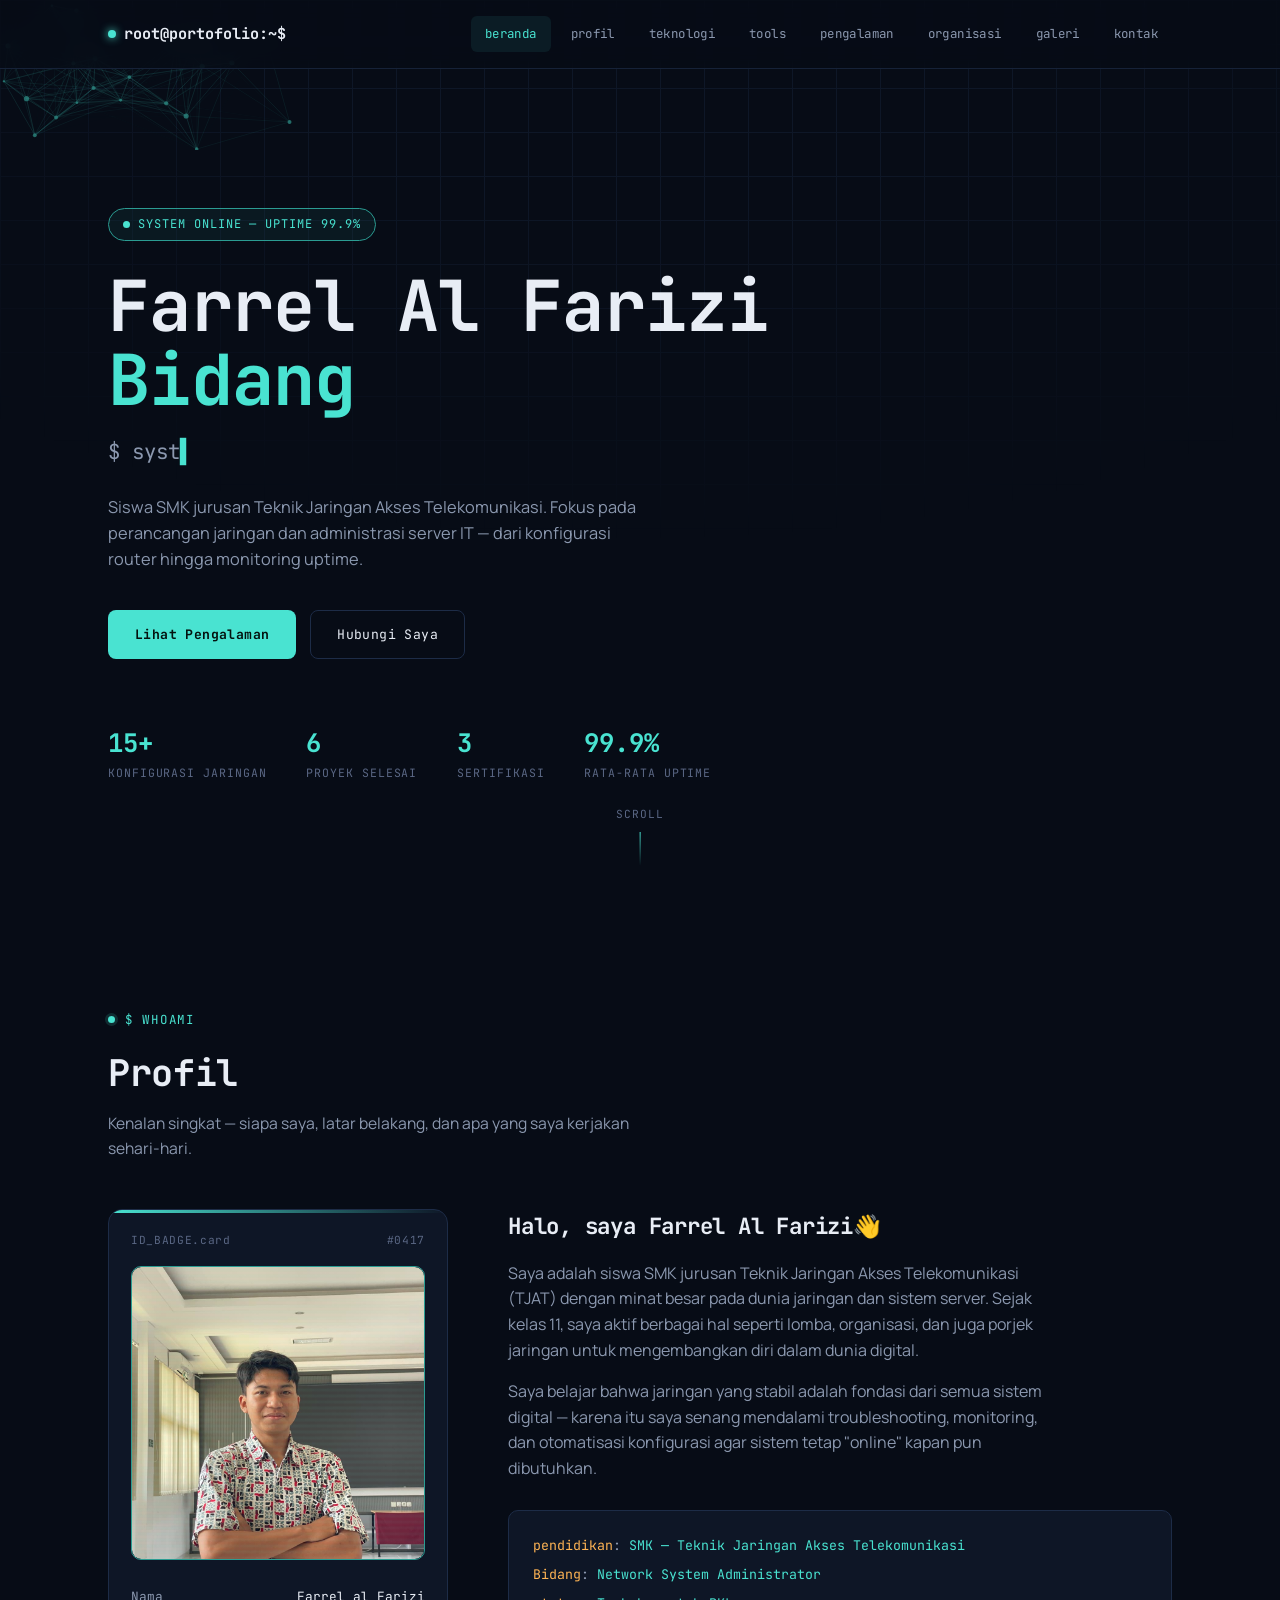
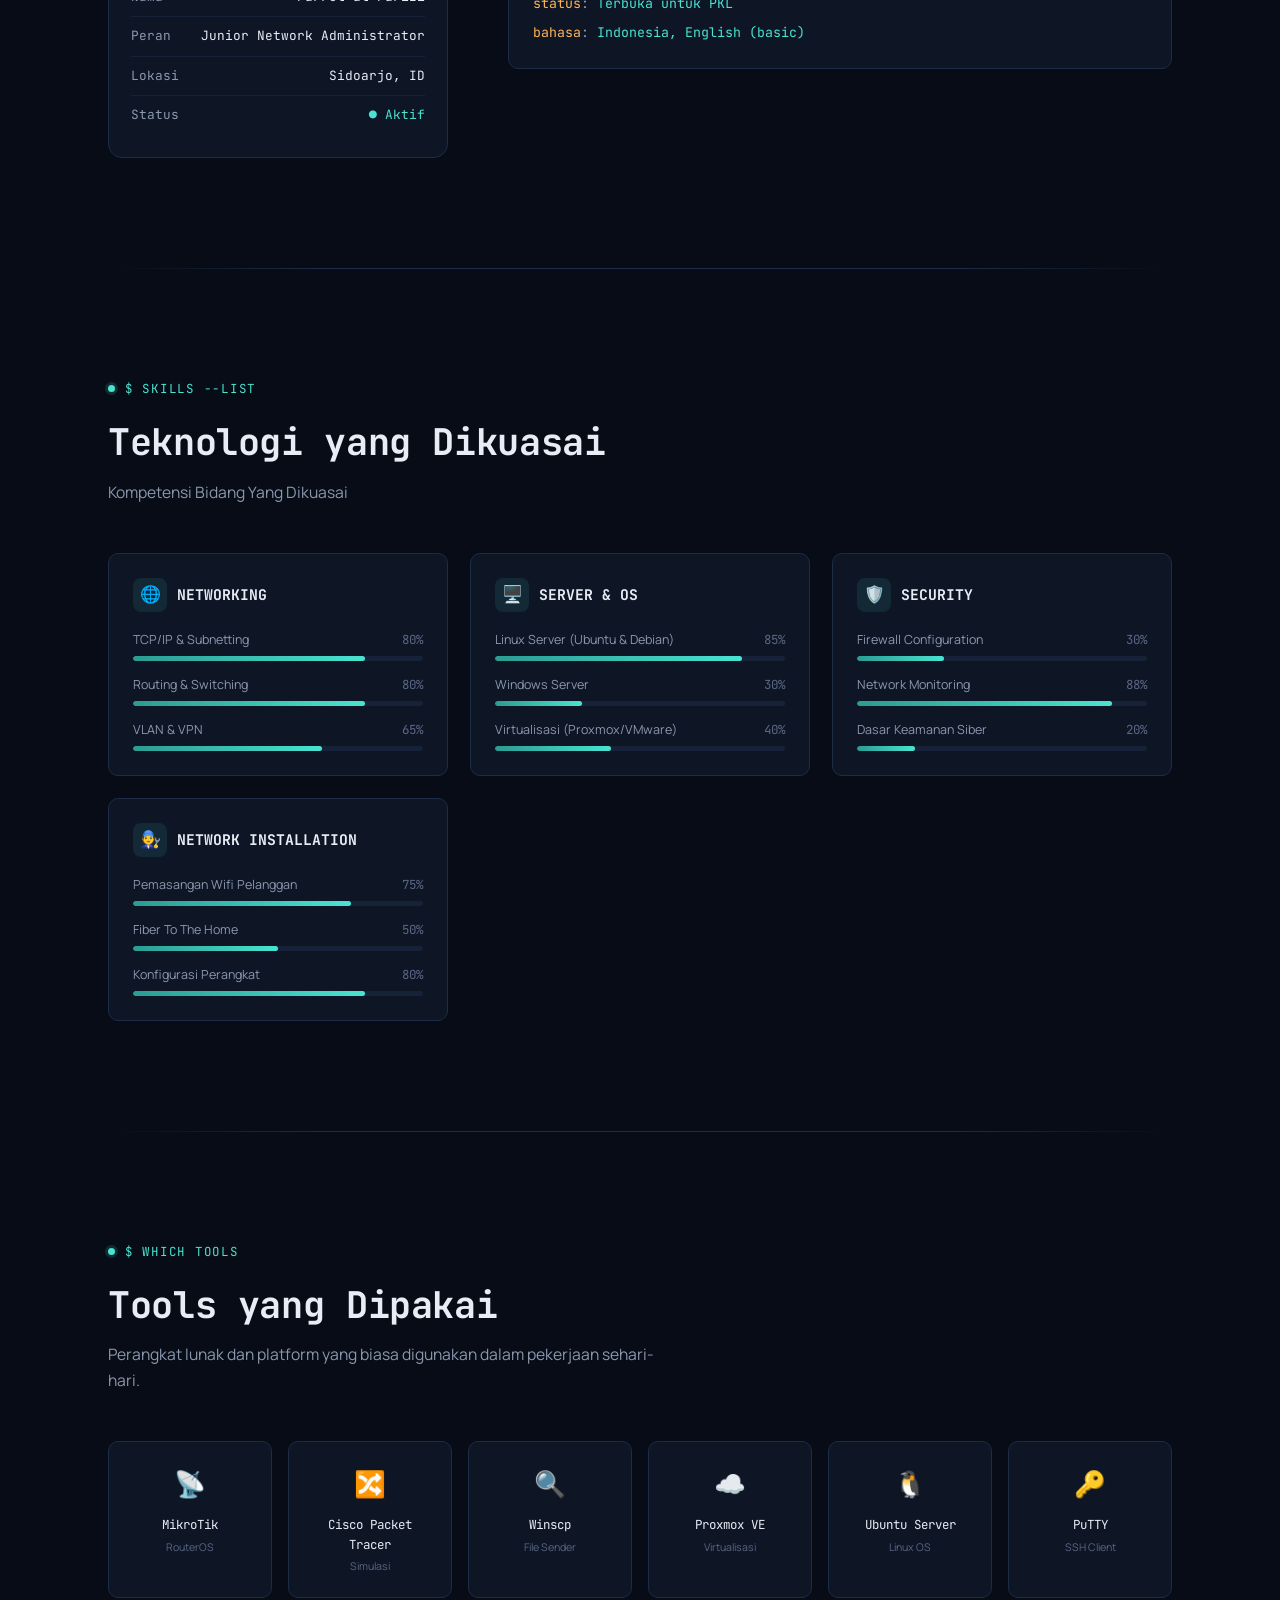
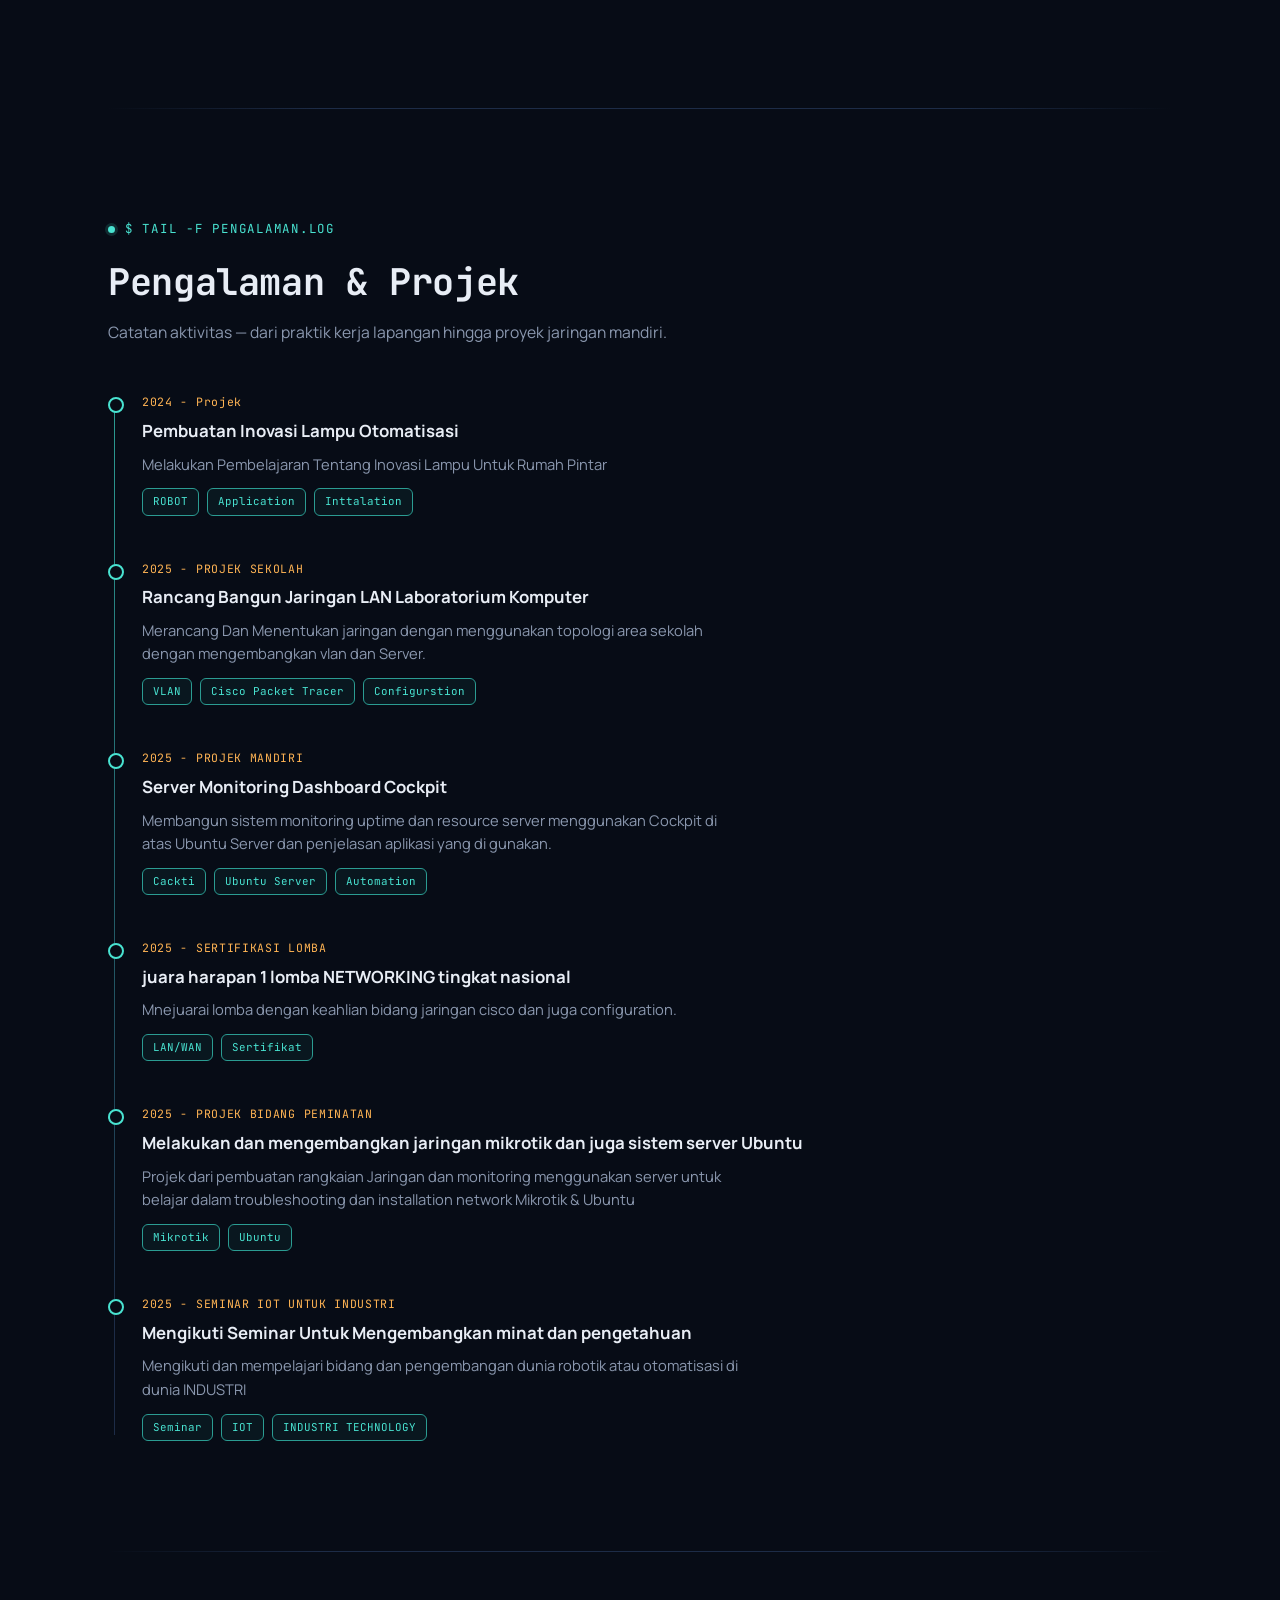
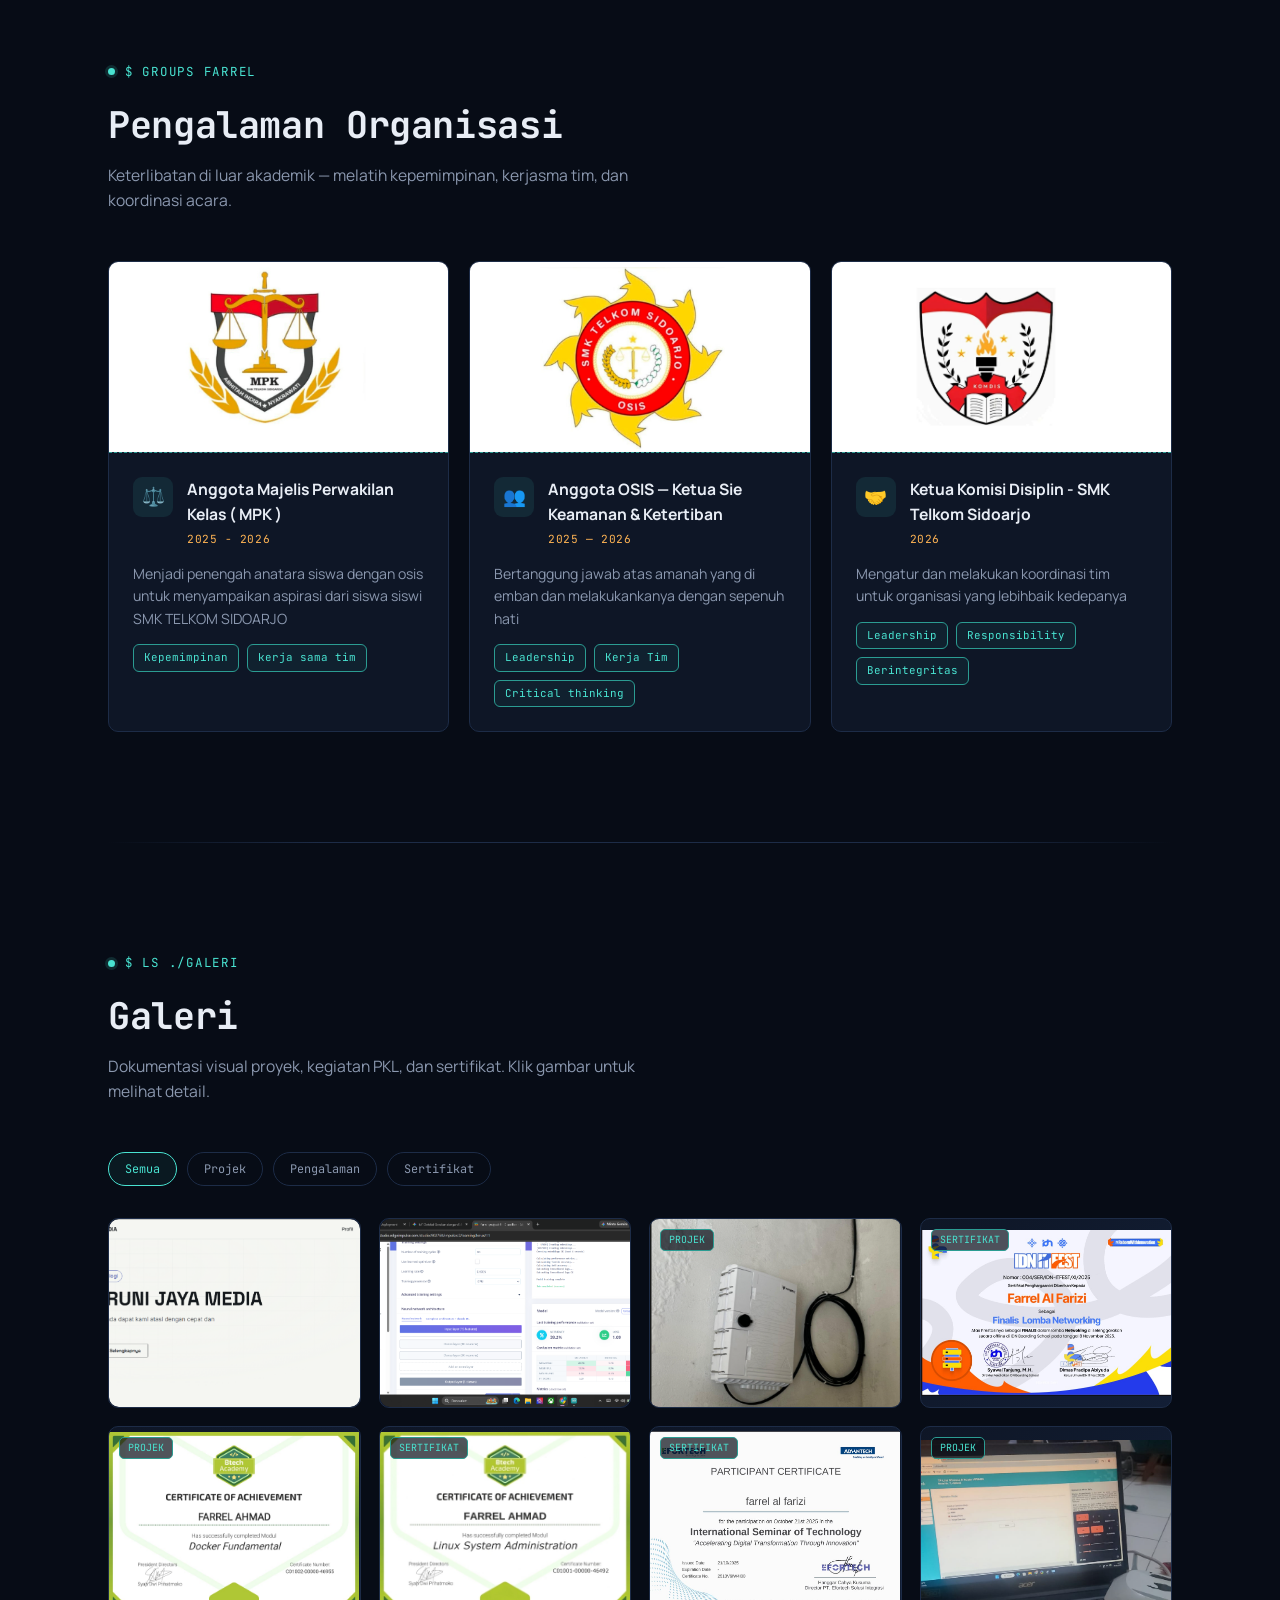
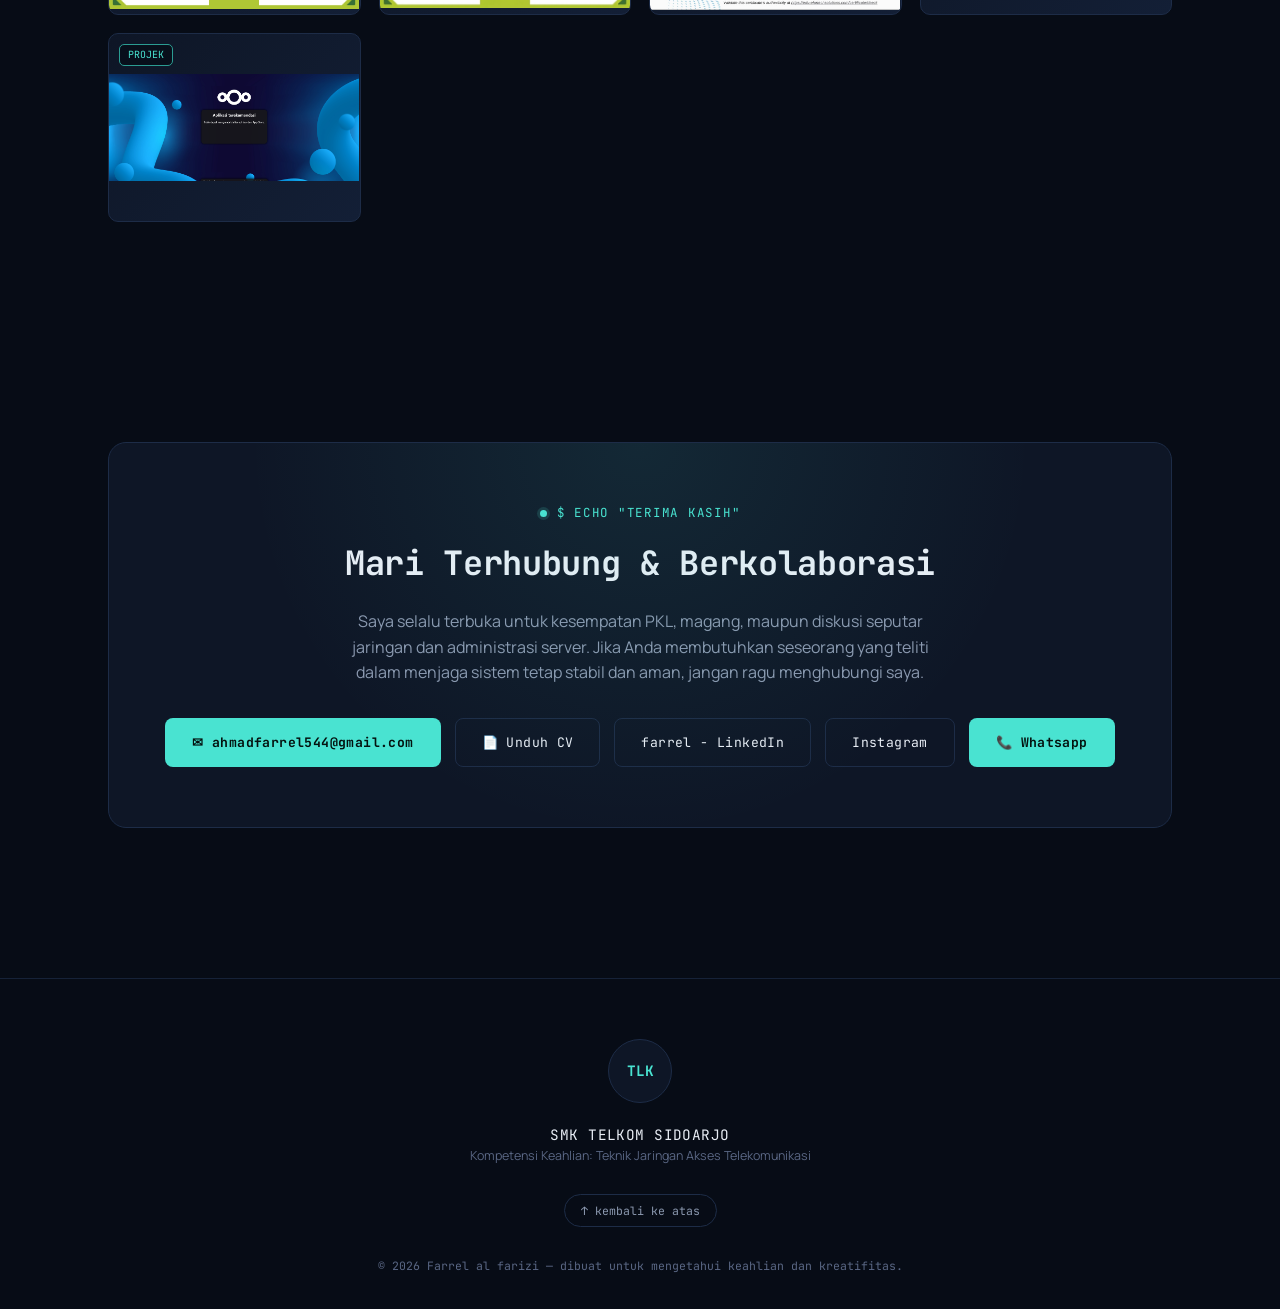
==== index.html @ bda6ec24 "rename to index.html" ====
<!DOCTYPE html>
<html lang="id">
<head>
<meta charset="UTF-8">
<meta name="viewport" content="width=device-width, initial-scale=1.0">
<title>Farrel Al Farizi — Network & System Administrator</title>
<link rel="preconnect" href="https://fonts.googleapis.com">
<link rel="preconnect" href="https://fonts.gstatic.com" crossorigin>
<link href="https://fonts.googleapis.com/css2?family=JetBrains+Mono:wght@400;500;600;700;800&family=Manrope:wght@400;500;600;700;800&display=swap" rel="stylesheet">
<style>
  :root{
    --bg:#070c16;
    --bg-panel:#0e1626;
    --bg-panel-2:#131f36;
    --border:#1d2c47;
    --border-soft:#162238;
    --text:#e8edf5;
    --text-dim:#8b98af;
    --text-faint:#5a6784;
    --cyan:#49e3d1;
    --cyan-dim:#2b9c92;
    --amber:#ffb454;
    --red:#ff6b6b;
    --mono:'JetBrains Mono', monospace;
    --sans:'Manrope', sans-serif;
    --radius:10px;
  }
  *{margin:0;padding:0;box-sizing:border-box;}
  html{scroll-behavior:smooth;}
  body{
    background:var(--bg);
    color:var(--text);
    font-family:var(--sans);
    line-height:1.6;
    overflow-x:hidden;
  }
  ::selection{background:var(--cyan);color:#04120f;}

  /* ---------- background grid texture ---------- */
  .grid-bg{
    position:fixed; inset:0; z-index:0; pointer-events:none;
    background-image:
      linear-gradient(var(--border-soft) 1px, transparent 1px),
      linear-gradient(90deg, var(--border-soft) 1px, transparent 1px);
    background-size:44px 44px;
    -webkit-mask-image: radial-gradient(ellipse 80% 60% at 50% 0%, #000 40%, transparent 100%);
    mask-image: radial-gradient(ellipse 80% 60% at 50% 0%, #000 40%, transparent 100%);
    opacity:.5;
  }

  a{color:inherit; text-decoration:none;}
  ul{list-style:none;}
  img{max-width:100%; display:block;}
  section{position:relative; z-index:1;}

  .container{max-width:1120px; margin:0 auto; padding:0 28px;}
  .eyebrow{
    font-family:var(--mono);
    font-size:.78rem;
    letter-spacing:.14em;
    color:var(--cyan);
    text-transform:uppercase;
    display:flex; align-items:center; gap:10px;
    margin-bottom:14px;
  }
  .eyebrow::before{
    content:'';
    width:7px;height:7px;border-radius:50%;
    background:var(--cyan);
    box-shadow:0 0 0 3px rgba(73,227,209,.15);
  }
  h1,h2,h3{font-family:var(--mono); font-weight:700; letter-spacing:-.01em;}
  .section-title{
    font-size:clamp(1.6rem, 3vw, 2.3rem);
    color:var(--text);
    margin-bottom:8px;
  }
  .section-sub{
    color:var(--text-dim);
    font-size:.98rem;
    max-width:560px;
    margin-bottom:48px;
  }
  .section-pad{padding:110px 0;}
  .divider{
    height:1px;
    background:linear-gradient(90deg, transparent, var(--border) 20%, var(--border) 80%, transparent);
  }

  /* ---------- reveal on scroll ---------- */
  .reveal{opacity:0; transform:translateY(24px); transition:opacity .7s ease, transform .7s ease;}
  .reveal.in{opacity:1; transform:translateY(0);}

  /* ---------- NAV ---------- */
  header.nav{
    position:fixed; top:0; left:0; right:0; z-index:100;
    background:rgba(7,12,22,.78);
    backdrop-filter:blur(10px);
    border-bottom:1px solid var(--border-soft);
  }
  .nav-inner{
    max-width:1120px; margin:0 auto; padding:16px 28px;
    display:flex; align-items:center; justify-content:space-between;
  }
  .nav-logo{
    font-family:var(--mono); font-weight:700; font-size:.95rem;
    display:flex; align-items:center; gap:8px; color:var(--text);
  }
  .nav-logo .dot{width:8px;height:8px;border-radius:50%;background:var(--cyan); box-shadow:0 0 8px var(--cyan);}
  .nav-links{display:flex; gap:6px;}
  .nav-links a{
    font-family:var(--mono); font-size:.78rem; letter-spacing:.03em;
    color:var(--text-dim); padding:8px 14px; border-radius:6px;
    transition:color .2s, background .2s;
  }
  .nav-links a:hover{color:var(--text); background:var(--bg-panel-2);}
  .nav-links a.active{color:var(--cyan); background:rgba(73,227,209,.08);}
  .nav-toggle{display:none; flex-direction:column; gap:5px; background:none; border:none; cursor:pointer; padding:6px;}
  .nav-toggle span{width:22px; height:2px; background:var(--text);}
  .nav-mobile{
    display:none; flex-direction:column; gap:2px; padding:10px 28px 18px;
    border-top:1px solid var(--border-soft);
  }
  .nav-mobile.open{display:flex;}
  .nav-mobile a{font-family:var(--mono); font-size:.85rem; color:var(--text-dim); padding:10px 0;}

  /* ---------- HERO ---------- */
  .hero{
    min-height:100vh; display:flex; align-items:center;
    padding-top:90px;
    position:relative;
  }
  #netCanvas{position:absolute; inset:0; z-index:0; opacity:.55;}
  .hero-inner{position:relative; z-index:2; width:100%;}
  .status-pill{
    display:inline-flex; align-items:center; gap:8px;
    font-family:var(--mono); font-size:.75rem; letter-spacing:.08em;
    color:var(--cyan); border:1px solid var(--cyan-dim);
    background:rgba(73,227,209,.06);
    padding:6px 14px; border-radius:999px; margin-bottom:28px;
  }
  .status-pill .blink{
    width:7px;height:7px;border-radius:50%; background:var(--cyan);
    animation:pulse 1.6s infinite;
  }
  @keyframes pulse{
    0%,100%{box-shadow:0 0 0 0 rgba(73,227,209,.5);}
    50%{box-shadow:0 0 0 6px rgba(73,227,209,0);}
  }
  .hero h1{
    font-size:clamp(2.3rem, 6vw, 4.4rem);
    line-height:1.05;
    color:var(--text);
    margin-bottom:18px;
  }
  .hero h1 .accent{color:var(--cyan);}
  .hero .role-line{
    font-family:var(--mono); font-size:clamp(1rem,2vw,1.3rem);
    color:var(--text-dim); margin-bottom:26px; min-height:1.6em;
  }
  .role-line .cursor{color:var(--cyan); animation:blink 1s step-end infinite;}
  @keyframes blink{50%{opacity:0;}}
  .hero p.desc{
    max-width:540px; color:var(--text-dim); font-size:1.02rem; margin-bottom:38px;
  }
  .btn-row{display:flex; gap:14px; flex-wrap:wrap;}
  .btn{
    font-family:var(--mono); font-size:.82rem; letter-spacing:.03em;
    padding:13px 26px; border-radius:8px; cursor:pointer; border:1px solid transparent;
    transition:transform .18s ease, background .2s, border-color .2s;
    display:inline-flex; align-items:center; gap:8px;
  }
  .btn:hover{transform:translateY(-2px);}
  .btn-primary{background:var(--cyan); color:#04120f; font-weight:700;}
  .btn-primary:hover{background:#5cf0dd;}
  .btn-ghost{border-color:var(--border); color:var(--text);}
  .btn-ghost:hover{border-color:var(--cyan-dim); color:var(--cyan);}

  .hero-stats{
    display:flex; gap:40px; margin-top:64px; flex-wrap:wrap;
  }
  .hero-stats div{font-family:var(--mono);}
  .hero-stats .num{font-size:1.6rem; color:var(--cyan); font-weight:700;}
  .hero-stats .lbl{font-size:.72rem; color:var(--text-faint); letter-spacing:.08em; text-transform:uppercase;}

  .scroll-hint{
    position:absolute; bottom:34px; left:50%; transform:translateX(-50%);
    font-family:var(--mono); font-size:.7rem; color:var(--text-faint);
    display:flex; flex-direction:column; align-items:center; gap:8px;
    letter-spacing:.1em;
  }
  .scroll-hint .line{width:1px; height:34px; background:linear-gradient(var(--cyan), transparent); animation:scrolldown 1.8s infinite;}
  @keyframes scrolldown{0%{opacity:0; transform:scaleY(0); transform-origin:top;} 40%{opacity:1; transform:scaleY(1); transform-origin:top;} 60%{opacity:1; transform:scaleY(1); transform-origin:bottom;} 100%{opacity:0; transform:scaleY(0); transform-origin:bottom;}}

  /* ---------- PROFIL ---------- */
  .profil-grid{
    display:grid; grid-template-columns:340px 1fr; gap:60px; align-items:start;
  }
  .id-card{
    background:var(--bg-panel); border:1px solid var(--border); border-radius:14px;
    padding:22px; position:relative; overflow:hidden;
  }
  .id-card::before{
    content:''; position:absolute; top:0; left:0; right:0; height:3px;
    background:linear-gradient(90deg, var(--cyan), transparent);
  }
  .id-card-head{
    display:flex; justify-content:space-between; align-items:center;
    font-family:var(--mono); font-size:.7rem; color:var(--text-faint);
    margin-bottom:16px; letter-spacing:.06em;
  }
  .photo-frame{
    width:100%; aspect-ratio:1/1; border-radius:10px;
    background:
      repeating-linear-gradient(135deg, var(--bg-panel-2) 0 2px, var(--border-soft) 2px 4px);
    border:1px dashed var(--border);
    display:flex; align-items:center; justify-content:center; flex-direction:column; gap:10px;
    color:var(--text-faint); font-family:var(--mono); font-size:.72rem; text-align:center; padding:20px;
    overflow:hidden; position:relative;
  }
  .photo-frame svg{width:38px; height:38px; opacity:.6;}
  .photo-frame img{
    width:100%; height:100%; object-fit:cover; border-radius:9px;
    display:block;
  }
  .photo-frame.has-photo{
    border-style:solid; border-color:var(--cyan-dim); padding:0; background:none;
  }
  .photo-placeholder-text{display:flex; flex-direction:column; align-items:center; gap:10px;}
  .photo-frame.has-photo .photo-placeholder-text{display:none;}
  .photo-scanline{
    position:absolute; inset:0; pointer-events:none;
    background:linear-gradient(180deg, transparent 0%, rgba(73,227,209,.06) 50%, transparent 100%);
    background-size:100% 6px;
  }
  .id-card-body{margin-top:18px; font-family:var(--mono); font-size:.8rem;}
  .id-row{display:flex; justify-content:space-between; padding:9px 0; border-bottom:1px solid var(--border-soft); color:var(--text-dim);}
  .id-row span:last-child{color:var(--text);}
  .id-row:last-child{border-bottom:none;}

  .profil-text h3{font-size:1.4rem; color:var(--text); margin-bottom:16px;}
  .profil-text p{color:var(--text-dim); margin-bottom:16px; max-width:560px;}
  .config-box{
    background:var(--bg-panel); border:1px solid var(--border); border-radius:var(--radius);
    padding:20px 24px; margin-top:28px; font-family:var(--mono); font-size:.83rem;
  }
  .config-box .line{color:var(--text-dim); padding:4px 0;}
  .config-box .key{color:var(--amber);}
  .config-box .val{color:var(--cyan);}

  /* ---------- SKILLS ---------- */
  .skill-cats{display:grid; grid-template-columns:repeat(auto-fit,minmax(250px,1fr)); gap:22px;}
  .skill-card{
    background:var(--bg-panel); border:1px solid var(--border); border-radius:var(--radius);
    padding:24px; transition:border-color .25s, transform .25s;
  }
  .skill-card:hover{border-color:var(--cyan-dim); transform:translateY(-4px);}
  .skill-card .cat-head{display:flex; align-items:center; gap:10px; margin-bottom:18px;}
  .skill-card .cat-head .icon{
    width:34px;height:34px;border-radius:8px; background:rgba(73,227,209,.09);
    display:flex; align-items:center; justify-content:center; color:var(--cyan); font-size:1.05rem;
  }
  .skill-card .cat-head h4{font-size:.92rem; color:var(--text); font-family:var(--mono);}
  .skill-item{margin-bottom:14px;}
  .skill-item:last-child{margin-bottom:0;}
  .skill-item .top-row{display:flex; justify-content:space-between; font-size:.78rem; margin-bottom:6px;}
  .skill-item .top-row span:first-child{color:var(--text-dim);}
  .skill-item .top-row span:last-child{color:var(--text-faint); font-family:var(--mono);}
  .bar-track{height:5px; background:var(--border-soft); border-radius:4px; overflow:hidden;}
  .bar-fill{height:100%; width:0%; border-radius:4px; background:linear-gradient(90deg, var(--cyan-dim), var(--cyan)); transition:width 1.1s cubic-bezier(.2,.8,.2,1);}

  /* ---------- TOOLS ---------- */
  .tools-grid{display:grid; grid-template-columns:repeat(auto-fill,minmax(150px,1fr)); gap:16px;}
  .tool-badge{
    background:var(--bg-panel); border:1px solid var(--border); border-radius:var(--radius);
    padding:22px 16px; text-align:center; transition:transform .2s, border-color .2s, background .2s;
    cursor:default;
  }
  .tool-badge:hover{transform:translateY(-5px); border-color:var(--cyan-dim); background:var(--bg-panel-2);}
  .tool-badge .glyph{font-size:1.6rem; margin-bottom:10px;}
  .tool-badge .name{font-family:var(--mono); font-size:.78rem; color:var(--text);}
  .tool-badge .tag{font-size:.66rem; color:var(--text-faint); margin-top:4px;}

  /* ---------- EXPERIENCE TIMELINE ---------- */
  .timeline{position:relative; padding-left:34px;}
  .timeline::before{
    content:''; position:absolute; left:6px; top:6px; bottom:6px; width:1px;
    background:linear-gradient(var(--cyan-dim), var(--border) 90%);
  }
  .tl-item{position:relative; padding-bottom:44px;}
  .tl-item:last-child{padding-bottom:0;}
  .tl-item::before{
    content:''; position:absolute; left:-34px; top:4px; width:12px; height:12px;
    border-radius:50%; background:var(--bg); border:2px solid var(--cyan);
  }
  .tl-meta{
    font-family:var(--mono); font-size:.72rem; color:var(--amber); letter-spacing:.06em;
    margin-bottom:6px; display:flex; gap:10px; align-items:center;
  }
  .tl-item h4{font-size:1.05rem; color:var(--text); margin-bottom:8px; font-family:var(--sans); font-weight:700;}
  .tl-item p{color:var(--text-dim); font-size:.92rem; margin-bottom:12px; max-width:600px;}
  .tl-tags{display:flex; gap:8px; flex-wrap:wrap;}
  .tl-tags span{
    font-family:var(--mono); font-size:.68rem; color:var(--cyan);
    border:1px solid var(--cyan-dim); background:rgba(73,227,209,.05);
    padding:4px 10px; border-radius:6px;
  }

  /* ---------- ORGANISASI ---------- */
  .org-grid{display:grid; grid-template-columns:repeat(auto-fit,minmax(310px,1fr)); gap:20px;}
  .org-card{
    background:var(--bg-panel); border:1px solid var(--border); border-radius:var(--radius);
    padding:0; overflow:hidden; transition:border-color .25s, transform .25s;
  }
  .org-card:hover{border-color:var(--cyan-dim); transform:translateY(-4px);}
  .org-image{
    width:100%; aspect-ratio:16/9; position:relative; overflow:hidden;
    background:repeating-linear-gradient(135deg, var(--bg-panel-2) 0 2px, var(--border-soft) 2px 4px);
    border-bottom:1px dashed var(--border);
    display:flex; align-items:center; justify-content:center;
  }
  .org-image img{width:100%; height:100%; object-fit:cover; display:block;}
  .org-image .org-img-placeholder{
    display:flex; flex-direction:column; align-items:center; gap:8px; text-align:center;
    color:var(--text-faint); font-family:var(--mono); font-size:.68rem; padding:14px;
  }
  .org-image .org-img-placeholder svg{width:26px; height:26px; opacity:.55;}
  .org-image.has-photo{border-bottom-color:var(--cyan-dim);}
  .org-image.has-photo .org-img-placeholder{display:none;}
  .org-body{padding:24px;}
  .org-head{display:flex; gap:14px; align-items:flex-start; margin-bottom:14px;}
  .org-icon{
    width:40px; height:40px; border-radius:9px; background:rgba(73,227,209,.09);
    display:flex; align-items:center; justify-content:center; font-size:1.15rem; flex-shrink:0;
  }
  .org-head h4{font-family:var(--sans); font-weight:700; font-size:.98rem; color:var(--text); margin-bottom:4px;}
  .org-period{font-family:var(--mono); font-size:.7rem; color:var(--amber); letter-spacing:.05em;}
  .org-card p{color:var(--text-dim); font-size:.88rem; margin-bottom:14px;}

  /* ---------- GALLERY ---------- */
  .gallery-grid{display:grid; grid-template-columns:repeat(auto-fill,minmax(230px,1fr)); gap:18px;}
  .gal-item{
    aspect-ratio:4/3; border-radius:var(--radius); border:1px solid var(--border);
    background:linear-gradient(135deg, var(--bg-panel), var(--bg-panel-2));
    display:flex; flex-direction:column; align-items:center; justify-content:center; gap:10px;
    cursor:pointer; position:relative; overflow:hidden; transition:transform .25s, border-color .25s;
  }
  .gal-photo{
    position: absolute; inset: 0; width: 100%; height: 100%;
    object-fit: cover; display: block; border-radius: var(--radius);
  }
  .gal-item.has-photo svg,
  .gal-item.has-photo .gal-label{display: none;}
  .gal-item:hover{transform:translateY(-4px); border-color:var(--cyan-dim);}
  .gal-item svg{width:30px;height:30px; color:var(--text-faint);}
  .gal-item .gal-label{font-family:var(--mono); font-size:.72rem; color:var(--text-dim); text-align:center; padding:0 16px;}
  .gal-item .gal-type{
    position:absolute; top:10px; left:10px; font-family:var(--mono); font-size:.62rem;
    color:var(--cyan); border:1px solid var(--cyan-dim); padding:2px 8px; border-radius:5px;
    background:rgba(7,12,22,.7);
  }
  .filter-row{display:flex; gap:10px; margin-bottom:32px; flex-wrap:wrap;}
  .filter-btn{
    font-family:var(--mono); font-size:.74rem; padding:8px 16px; border-radius:999px;
    border:1px solid var(--border); color:var(--text-dim); cursor:pointer; background:transparent;
    transition:all .2s;
  }
  .filter-btn.active, .filter-btn:hover{border-color:var(--cyan); color:var(--cyan); background:rgba(73,227,209,.06);}

  /* lightbox */
  .lightbox{
    position:fixed; inset:0; background:rgba(4,7,13,.9); backdrop-filter:blur(6px);
    display:none; align-items:center; justify-content:center; z-index:1000; padding:30px;
  }
  .lightbox.open{display:flex;}
  .lightbox-box{
    background:var(--bg-panel); border:1px solid var(--border); border-radius:14px;
    max-width:520px; width:100%; padding:34px; text-align:center; position:relative;
  }
  .lightbox-box svg{width:44px;height:44px; color:var(--cyan); margin-bottom:16px;}
  .lightbox-box h4{font-family:var(--mono); color:var(--text); margin-bottom:10px;}
  .lightbox-box p{color:var(--text-dim); font-size:.85rem;}
  .lightbox-close{
    position:absolute; top:16px; right:16px; background:none; border:none; color:var(--text-faint);
    font-size:1.3rem; cursor:pointer;
  }

  /* ---------- CLOSING ---------- */
  .closing{
    background:var(--bg-panel); border:1px solid var(--border); border-radius:18px;
    padding:60px 44px; text-align:center; position:relative; overflow:hidden;
  }
  .closing::after{
    content:''; position:absolute; inset:0;
    background:radial-gradient(circle at 50% 0%, rgba(73,227,209,.09), transparent 60%);
    pointer-events:none;
  }
  .closing h2{font-size:clamp(1.5rem,3vw,2.1rem); margin-bottom:18px; position:relative;}
  .closing p{color:var(--text-dim); max-width:600px; margin:0 auto 32px; position:relative; font-size:1rem;}
  .contact-row{display:flex; gap:14px; justify-content:center; flex-wrap:wrap; position:relative;}

  /* ---------- FOOTER ---------- */
  footer{padding:60px 0 34px; border-top:1px solid var(--border-soft); margin-top:40px;}
  .footer-inner{display:flex; flex-direction:column; align-items:center; gap:20px; text-align:center;}
  .school-badge{
    width:64px; height:64px; border-radius:50%; border:1px solid var(--border);
    background:var(--bg-panel); display:flex; align-items:center; justify-content:center;
    font-family:var(--mono); font-weight:700; color:var(--cyan); font-size:.9rem;
  }
  footer .school-name{font-family:var(--mono); color:var(--text); font-size:.9rem; letter-spacing:.03em;}
  footer .school-sub{color:var(--text-faint); font-size:.78rem;}
  footer .copyright{color:var(--text-faint); font-size:.72rem; font-family:var(--mono); margin-top:10px;}
  .back-top{
    margin-top:8px; font-family:var(--mono); font-size:.72rem; color:var(--text-dim);
    border:1px solid var(--border); padding:8px 16px; border-radius:999px; cursor:pointer; background:none;
  }
  .back-top:hover{color:var(--cyan); border-color:var(--cyan-dim);}

  @media (max-width:820px){
    .profil-grid{grid-template-columns:1fr;}
    .nav-links{display:none;}
    .nav-toggle{display:flex;}
    .hero-stats{gap:26px;}
  }
</style>
</head>
<body>

<div class="grid-bg"></div>

<!-- ================= NAV ================= -->
<header class="nav">
  <div class="nav-inner">
    <div class="nav-logo"><span class="dot"></span>root@portofolio:~$</div>
    <nav class="nav-links" id="navLinks">
      <a href="#beranda">beranda</a>
      <a href="#profil">profil</a>
      <a href="#teknologi">teknologi</a>
      <a href="#tools">tools</a>
      <a href="#pengalaman">pengalaman</a>
      <a href="#organisasi">organisasi</a>
      <a href="#galeri">galeri</a>
      <a href="#kontak">kontak</a>
    </nav>
    <button class="nav-toggle" id="navToggle" aria-label="Buka menu"><span></span><span></span><span></span></button>
  </div>
  <div class="nav-mobile" id="navMobile">
    <a href="#beranda">beranda</a>
    <a href="#profil">profil</a>
    <a href="#teknologi">teknologi</a>
    <a href="#tools">tools</a>
    <a href="#pengalaman">pengalaman</a>
    <a href="#organisasi">organisasi</a>
    <a href="#galeri">galeri</a>
    <a href="#kontak">kontak</a>
  </div>
</header>

<!-- ================= 1. HERO / PENGENALAN ================= -->
<section class="hero" id="beranda">
  <canvas id="netCanvas"></canvas>
  <div class="container hero-inner">
    <div class="status-pill"><span class="blink"></span>SYSTEM ONLINE — UPTIME 99.9%</div>
    <h1>Farrel Al Farizi<br><span class="accent">Bidang</span></h1>
    <div class="role-line">$ <span id="typeTarget"></span><span class="cursor">▌</span></div>
    <p class="desc">Siswa SMK jurusan Teknik Jaringan Akses Telekomunikasi. Fokus pada perancangan jaringan dan administrasi server IT — dari konfigurasi router hingga monitoring uptime.</p>
    <div class="btn-row">
      <a href="#pengalaman" class="btn btn-primary">Lihat Pengalaman</a>
      <a href="#kontak" class="btn btn-ghost">Hubungi Saya</a>
    </div>
    <div class="hero-stats">
      <div><div class="num">15+</div><div class="lbl">Konfigurasi Jaringan</div></div>
      <div><div class="num">6</div><div class="lbl">Proyek Selesai</div></div>
      <div><div class="num">3</div><div class="lbl">Sertifikasi</div></div>
      <div><div class="num">99.9%</div><div class="lbl">Rata-rata Uptime</div></div>
    </div>
  </div>
  <div class="scroll-hint"><span>SCROLL</span><span class="line"></span></div>
</section>

<!-- ================= 2. PROFIL WAJAH ================= -->
<section class="section-pad" id="profil">
  <div class="container">
    <div class="eyebrow">$ whoami</div>
    <h2 class="section-title reveal">Profil</h2>
    <p class="section-sub reveal">Kenalan singkat — siapa saya, latar belakang, dan apa yang saya kerjakan sehari-hari.</p>

    <div class="profil-grid">
      <div class="id-card reveal">
        <div class="id-card-head"><span>ID_BADGE.card</span><span>#0417</span></div>
        <div class="photo-frame" id="photoFrame">
          <img id="profilePhoto" src="data diri.jpeg" alt="Foto profil Farrel al Farizi"
           onload="document.getElementById('photoFrame').classList.add('has-photo')"
           onerror="this.style.display='none'">
        <div class="photo-scanline"></div>
        <div class="photo-placeholder-text">
         <svg viewBox="0 0 24 24" fill="none" stroke="currentColor" stroke-width="1.5"><circle cx="12" cy="8" r="4"/><path d="M4 21c0-4.4 3.6-7 8-7s8 2.6 8 7"/></svg>
           Belum ada foto.<br>Simpan foto sebagai <b style="color:var(--text-dim)">foto-profil.jpg</b><br>di folder yang sama dengan file ini<br>(disarankan rasio 1:1, min. 500x500px)
        </div>
      </div>
        <div class="id-card-body">
          <div class="id-row"><span>Nama</span><span>Farrel al Farizi</span></div>
          <div class="id-row"><span>Peran</span><span>Junior Network Administrator</span></div>
          <div class="id-row"><span>Lokasi</span><span>Sidoarjo, ID</span></div>
          <div class="id-row"><span>Status</span><span style="color:var(--cyan)">● Aktif</span></div>
        </div>
      </div>

      <div class="profil-text reveal">
        <h3>Halo, saya Farrel Al Farizi👋</h3>
        <p>Saya adalah siswa SMK jurusan Teknik Jaringan Akses Telekomunikasi (TJAT) dengan minat besar pada dunia jaringan dan sistem server. Sejak kelas 11, saya aktif berbagai hal seperti lomba, organisasi, dan juga porjek jaringan untuk mengembangkan diri dalam dunia digital.</p>
        <p>Saya belajar bahwa jaringan yang stabil adalah fondasi dari semua sistem digital — karena itu saya senang mendalami troubleshooting, monitoring, dan otomatisasi konfigurasi agar sistem tetap "online" kapan pun dibutuhkan.</p>
        <div class="config-box">
          <div class="line"><span class="key">pendidikan</span>: <span class="val">SMK — Teknik Jaringan Akses Telekomunikasi</span></div>
          <div class="line"><span class="key">Bidang</span>: <span class="val">Network System Administrator</span></div>
          <div class="line"><span class="key">status</span>: <span class="val">Terbuka untuk PKL </span></div>
          <div class="line"><span class="key">bahasa</span>: <span class="val">Indonesia, English (basic)</span></div>
        </div>
      </div>
    </div>
  </div>
</section>

<div class="container"><div class="divider"></div></div>

<!-- ================= 3. TEKNOLOGI YANG DIKUASAI ================= -->
<section class="section-pad" id="teknologi">
  <div class="container">
    <div class="eyebrow">$ skills --list</div>
    <h2 class="section-title reveal">Teknologi yang Dikuasai</h2>
    <p class="section-sub reveal">Kompetensi Bidang Yang Dikuasai </p>

    <div class="skill-cats">
      <div class="skill-card reveal">
        <div class="cat-head"><div class="icon">🌐</div><h4>NETWORKING</h4></div>
        <div class="skill-item"><div class="top-row"><span>TCP/IP & Subnetting</span><span>80%</span></div><div class="bar-track"><div class="bar-fill" data-w="80"></div></div></div>
        <div class="skill-item"><div class="top-row"><span>Routing & Switching</span><span>80%</span></div><div class="bar-track"><div class="bar-fill" data-w="80"></div></div></div>
        <div class="skill-item"><div class="top-row"><span>VLAN & VPN</span><span>65%</span></div><div class="bar-track"><div class="bar-fill" data-w="65"></div></div></div>
      </div>

      <div class="skill-card reveal">
        <div class="cat-head"><div class="icon">🖥️</div><h4>SERVER & OS</h4></div>
        <div class="skill-item"><div class="top-row"><span>Linux Server (Ubuntu & Debian)</span><span>85%</span></div><div class="bar-track"><div class="bar-fill" data-w="85"></div></div></div>
        <div class="skill-item"><div class="top-row"><span>Windows Server</span><span>30%</span></div><div class="bar-track"><div class="bar-fill" data-w="30"></div></div></div>
        <div class="skill-item"><div class="top-row"><span>Virtualisasi (Proxmox/VMware)</span><span>40%</span></div><div class="bar-track"><div class="bar-fill" data-w="40"></div></div></div>
      </div>

      <div class="skill-card reveal">
        <div class="cat-head"><div class="icon">🛡️</div><h4>SECURITY</h4></div>
        <div class="skill-item"><div class="top-row"><span>Firewall Configuration</span><span>30%</span></div><div class="bar-track"><div class="bar-fill" data-w="30"></div></div></div>
        <div class="skill-item"><div class="top-row"><span>Network Monitoring</span><span>88%</span></div><div class="bar-track"><div class="bar-fill" data-w="88"></div></div></div>
        <div class="skill-item"><div class="top-row"><span>Dasar Keamanan Siber</span><span>20%</span></div><div class="bar-track"><div class="bar-fill" data-w="20"></div></div></div>
      </div>

      <div class="skill-card reveal">
        <div class="cat-head"><div class="icon">🧑‍🔧</div><h4>NETWORK INSTALLATION</h4></div>
        <div class="skill-item"><div class="top-row"><span>Pemasangan Wifi Pelanggan</span><span>75%</span></div><div class="bar-track"><div class="bar-fill" data-w="75"></div></div></div>
        <div class="skill-item"><div class="top-row"><span>Fiber To The Home</span><span>50%</span></div><div class="bar-track"><div class="bar-fill" data-w="50"></div></div></div>
        <div class="skill-item"><div class="top-row"><span>Konfigurasi Perangkat</span><span>80%</span></div><div class="bar-track"><div class="bar-fill" data-w="80"></div></div></div>
      </div>
    </div>
  </div>
</section>

<div class="container"><div class="divider"></div></div>

<!-- ================= 4. TOOLS YANG DIPAKAI ================= -->
<section class="section-pad" id="tools">
  <div class="container">
    <div class="eyebrow">$ which tools</div>
    <h2 class="section-title reveal">Tools yang Dipakai</h2>
    <p class="section-sub reveal">Perangkat lunak dan platform yang biasa digunakan dalam pekerjaan sehari-hari.</p>

    <div class="tools-grid">
      <div class="tool-badge reveal"><div class="glyph">📡</div><div class="name">MikroTik</div><div class="tag">RouterOS</div></div>
      <div class="tool-badge reveal"><div class="glyph">🔀</div><div class="name">Cisco Packet Tracer</div><div class="tag">Simulasi</div></div>
      <div class="tool-badge reveal"><div class="glyph">🔍</div><div class="name">Winscp</div><div class="tag">File Sender</div></div>
      <div class="tool-badge reveal"><div class="glyph">☁️</div><div class="name">Proxmox VE</div><div class="tag">Virtualisasi</div></div>
      <div class="tool-badge reveal"><div class="glyph">🐧</div><div class="name">Ubuntu Server</div><div class="tag">Linux OS</div></div>
      <div class="tool-badge reveal"><div class="glyph">🔑</div><div class="name">PuTTY</div><div class="tag">SSH Client</div></div>
    </div>
  </div>
</section>

<div class="container"><div class="divider"></div></div>

<!-- ================= 5. PENGALAMAN & PROJEK ================= -->
<section class="section-pad" id="pengalaman">
  <div class="container">
    <div class="eyebrow">$ tail -f pengalaman.log</div>
    <h2 class="section-title reveal">Pengalaman & Projek</h2>
    <p class="section-sub reveal">Catatan aktivitas — dari praktik kerja lapangan hingga proyek jaringan mandiri.</p>

    <div class="timeline">
      <div class="tl-item reveal">
        <div class="tl-meta">2024 - Projek</div>
        <h4>Pembuatan Inovasi Lampu Otomatisasi</h4>
        <p>Melakukan Pembelajaran Tentang Inovasi Lampu Untuk Rumah Pintar</p>
        <div class="tl-tags"><span>ROBOT</span><span>Application</span><span>Inttalation</span></div>
      </div>
      <div class="tl-item reveal">
        <div class="tl-meta">2025 - PROJEK SEKOLAH</div>
        <h4>Rancang Bangun Jaringan LAN Laboratorium Komputer</h4>
        <p>Merancang Dan Menentukan jaringan dengan menggunakan topologi area sekolah dengan mengembangkan vlan dan Server.</p>
        <div class="tl-tags"><span>VLAN</span><span>Cisco Packet Tracer</span><span>Configurstion</span></div>
      </div>
      <div class="tl-item reveal">
        <div class="tl-meta">2025 - PROJEK MANDIRI</div>
        <h4>Server Monitoring Dashboard Cockpit</h4>
        <p>Membangun sistem monitoring uptime dan resource server menggunakan Cockpit di atas Ubuntu Server dan penjelasan aplikasi yang di gunakan.</p>
        <div class="tl-tags"><span>Cackti</span><span>Ubuntu Server</span><span>Automation</span></div>
      </div>
      <div class="tl-item reveal">
        <div class="tl-meta">2025 - SERTIFIKASI LOMBA</div>
        <h4>juara harapan 1 lomba NETWORKING tingkat nasional </h4>
        <p>Mnejuarai lomba dengan keahlian bidang jaringan cisco dan juga configuration.</p>
        <div class="tl-tags"><span>LAN/WAN</span><span>Sertifikat</span></div>
      </div>
      <div class="tl-item reveal">
       <div class="tl-meta">2025 - PROJEK BIDANG PEMINATAN</div>
       <h4>Melakukan dan mengembangkan jaringan mikrotik dan juga sistem server Ubuntu</h4>
       <p>Projek dari pembuatan rangkaian Jaringan dan monitoring menggunakan server untuk belajar dalam troubleshooting dan installation network Mikrotik & Ubuntu</p>
       <div class="tl-tags"><span>Mikrotik</span><span>Ubuntu</span></div>
      </div>
      <div class="tl-item reveal">
       <div class="tl-meta">2025 - SEMINAR IOT UNTUK INDUSTRI</div>
       <h4>Mengikuti Seminar Untuk Mengembangkan minat dan pengetahuan</h4>
       <p>Mengikuti dan mempelajari bidang dan pengembangan dunia robotik atau otomatisasi di dunia INDUSTRI</p>
       <div class="tl-tags"><span>Seminar</span><span>IOT</span><span>INDUSTRI TECHNOLOGY</span></div>
      </div>
    </div>
  </div>
</section>

<div class="container"><div class="divider"></div></div>

<!-- ================= 5b. PENGALAMAN ORGANISASI ================= -->
<section class="section-pad" id="organisasi">
  <div class="container">
    <div class="eyebrow">$ groups farrel</div>
    <h2 class="section-title reveal">Pengalaman Organisasi</h2>
    <p class="section-sub reveal">Keterlibatan di luar akademik — melatih kepemimpinan, kerjasma tim, dan koordinasi acara.</p>

    <div class="org-grid">
      <div class="org-card reveal">
        <div class="org-image" id="orgImg1">
          <img src="logo mpk.png" alt="Dokumentasi Ekstrakurikuler Jaringan & IT Club"
               onload="document.getElementById('orgImg1').classList.add('has-photo')"
               onerror="this.style.display='none'">
          <div class="org-img-placeholder">
            <svg viewBox="0 0 24 24" fill="none" stroke="currentColor" stroke-width="1.5"><rect x="3" y="5" width="18" height="14" rx="2"/><circle cx="8.5" cy="10.5" r="1.5"/><path d="M21 15l-5-5-9 9"/></svg>
            <br><b style="color:var(--text-dim)">mpk</b> 
          </div>
        </div>
        <div class="org-body">
        <div class="org-head">
          <div class="org-icon">⚖️</div>
          <div>
            <h4>Anggota Majelis Perwakilan Kelas ( MPK )</h4>
            <div class="org-period">2025 - 2026</div>
          </div>
        </div>
        <p>Menjadi penengah anatara siswa dengan osis untuk menyampaikan aspirasi dari siswa siswi SMK TELKOM SIDOARJO</p>
        <div class="tl-tags"><span>Kepemimpinan</span><span>kerja sama tim</span></div>
        </div>
      </div>

      <div class="org-card reveal">
        <div class="org-image" id="orgImg2">
          <img src="logo osis.png" alt="Dokumentasi OSIS Sie. Teknologi Informasi"
               onload="document.getElementById('orgImg2').classList.add('has-photo')"
               onerror="this.style.display='none'">
          <div class="org-img-placeholder">
            <svg viewBox="0 0 24 24" fill="none" stroke="currentColor" stroke-width="1.5"><rect x="3" y="5" width="18" height="14" rx="2"/><circle cx="8.5" cy="10.5" r="1.5"/><path d="M21 15l-5-5-9 9"/></svg>
            Ganti dengan gambar<br><b style="color:var(--text-dim)">organisasi-2.jpg</b> (rasio 16:9)
          </div>
        </div>
        <div class="org-body">
        <div class="org-head">
          <div class="org-icon">👥</div>
          <div>
            <h4>Anggota OSIS — Ketua Sie Keamanan & Ketertiban</h4>
            <div class="org-period">2025 — 2026</div>
          </div>
        </div>
        <p>Bertanggung jawab atas amanah yang di emban dan melakukankanya dengan sepenuh hati</p>
        <div class="tl-tags"><span>Leadership</span><span>Kerja Tim</span><span>Critical thinking</span></div>
        </div>
      </div>

      <div class="org-card reveal">
        <div class="org-image" id="orgImg3">
          <img src="logo komdis.png" alt="Dokumentasi Panitia Gelar Karya Sekolah"
               onload="document.getElementById('orgImg3').classList.add('has-photo')"
               onerror="this.style.display='none'">
          <div class="org-img-placeholder">
            <svg viewBox="0 0 24 24" fill="none" stroke="currentColor" stroke-width="1.5"><rect x="3" y="5" width="18" height="14" rx="2"/><circle cx="8.5" cy="10.5" r="1.5"/><path d="M21 15l-5-5-9 9"/></svg>
            Ganti dengan gambar<br><b style="color:var(--text-dim)">organisasi-3.jpg</b> (rasio 16:9)
          </div>
        </div>
        <div class="org-body">
        <div class="org-head">
          <div class="org-icon">🤝</div>
          <div>
            <h4>Ketua Komisi Disiplin - SMK Telkom Sidoarjo</h4>
            <div class="org-period">2026</div>
          </div>
        </div>
        <p>Mengatur dan melakukan koordinasi tim untuk organisasi yang lebihbaik kedepanya</p>
        <div class="tl-tags"><span>Leadership</span><span>Responsibility</span><span>Berintegritas</span></div>
        </div>
      </div>
      </div>
    </div>
  </div>
</section>

<div class="container"><div class="divider"></div></div>

<!-- ================= 6. GALERI (PROJEK, PENGALAMAN, SERTIFIKAT) ================= -->
<section class="section-pad" id="galeri">
  <div class="container">
    <div class="eyebrow">$ ls ./galeri</div>
    <h2 class="section-title reveal">Galeri</h2>
    <p class="section-sub reveal">Dokumentasi visual proyek, kegiatan PKL, dan sertifikat. Klik gambar untuk melihat detail.</p>

    <div class="filter-row reveal">
      <button class="filter-btn active" data-filter="all">Semua</button>
      <button class="filter-btn" data-filter="projek">Projek</button>
      <button class="filter-btn" data-filter="pengalaman">Pengalaman</button>
      <button class="filter-btn" data-filter="sertifikat">Sertifikat</button>
    </div>

    <div class="gallery-grid" id="galleryGrid">
      <div class="gal-item reveal" data-cat="projek" data-title="Web perusahaan" data-desc="web perushaan Jaringan." data-img="pembuatan web server perushaan.png">
       <span class="gal-type">PROJEK</span>
       <img class="gal-photo" src="web perusahaan.png" alt="Web Perusahaan jaringan"
         onload="this.closest('.gal-item').classList.add('has-photo')"
         onerror="this.style.display='none'">
       <svg viewBox="0 0 24 24" fill="none" stroke="currentColor" stroke-width="1.5">...</svg>
       <div class="gal-label">Web Perushaan jaringan</div>
      </div>
      <div class="gal-item reveal" data-cat="projek" data-title="Dashboard Monitoring IOT & AI" data-desc="Tampilan dashboard klasifikasi data.">
        <span class="gal-type">PROJEK</span>
        <img class="gal-photo" src="projek iot.png" alt="projek iot & AI"
         onload="this.closest('.gal-item').classList.add('has-photo')"
         onerror="this.style.display='none'">
        <svg viewBox="0 0 24 24" fill="none" stroke="currentColor" stroke-width="1.5"><path d="M3 12h4l3 8 4-16 3 8h4"/></svg>
        <div class="gal-label">Dashboard Monitoring IOT & AI</div>
      </div>
      <div class="gal-item reveal" data-cat="projek" data-title="Kegiatan PKL di CV seruni jaya media" data-desc="Dokumentasi hasil kerja pemasangan kabel">
        <span class="gal-type">PROJEK</span>
        <img cllass="gal-photo" src="projek pemasangan.png" alt="projek pemasangan"
         onload="this.closest('.gal-item').classList.add('has-photo')"
         onerror="this.style.display='none'">
        <svg viewBox="0 0 24 24" fill="none" stroke="currentColor" stroke-width="1.5"><circle cx="12" cy="8" r="4"/><path d="M4 21c0-4.4 3.6-7 8-7s8 2.6 8 7"/></svg>
        <div class="gal-label">Dokumentasi Pemasangan Kabel FTTH</div>
      </div>
      <div class="gal-item reveal" data-cat="sertifikat" data-title="Sertifikat lomba NETWORKING" data-desc="Sertifikat kejuaraan bidang jaringan.">
        <span class="gal-type">SERTIFIKAT</span>
        <img cllass="gal-photo" src="sertifikat lomba jaringan IDN.jpeg" alt="sertifikat lomba"
          onload="this.closest('.gal-item').classList.add('has-photo')"
          onerror="this.style.display='none'">
        <svg viewBox="0 0 24 24" fill="none" stroke="currentColor" stroke-width="1.5"><circle cx="12" cy="9" r="6"/><path d="M8.5 14.5 7 22l5-3 5 3-1.5-7.5"/></svg>
        <div class="gal-label">Sertifikat Lomba Jaringan</div>
      </div>
      <div class="gal-item reveal" data-cat="sertifikat" data-title="sertifikat pelatihan" data-desc="sertifikat pelatihan">
        <span class="gal-type">PROJEK</span>
        <img cllass="gal-photo" src="sertifikat docker.jpeg" alt="sertifikat pelatihan"
          onload="this.closest('.gal-item').classList.add('has-photo')"
          onerror="this.style.display='none'">
        <svg viewBox="0 0 24 24" fill="none" stroke="currentColor" stroke-width="1.5"><path d="M4 6h16M4 12h16M4 18h16"/></svg>
        <div class="gal-label">sertifikat Pelatihan</div>
      </div>
      <div class="gal-item reveal" data-cat="sertifikat" data-title="Sertifikat Pelatihan linux" data-desc="Sertifikat pelatihan linux adinusa">
        <span class="gal-type">SERTIFIKAT</span>
        <img cllas="gal-photo" src="sertifikat linux.jpeg" alt="sertifikat linux"
         onload="this.closest('.gal-item').classList.add('has-photo')"
         onerror="this.style.display='none'">
        <svg viewBox="0 0 24 24" fill="none" stroke="currentColor" stroke-width="1.5"><circle cx="12" cy="9" r="6"/><path d="M8.5 14.5 7 22l5-3 5 3-1.5-7.5"/></svg>
        <div class="gal-label">Sertifikat Pelatihan</div>
      </div>
      <div class="gal-item reveal" data-cat="sertifikat" data-title="sertifikat seminar" data-desc="sertifikat pelatihan iot untuk industri digital">
        <span class="gal-type">SERTIFIKAT</span>
        <img cllass="gal-photo" src="seminar iot.jpeg" alt="sertifikat seminat" 
         onload="this.closest('.gal-item').classList.add('has-photo')"
         onerror="this.style.display='none'">
        <svg viewbox="0 0 24 24" fill="none" stroke="currentColor" stroke-widht="1.5"><circle cx="12" cy="9" r="6"/><path d="M8.5 14.5 7 2215-3 5 3-1.5-7.5"/></svg>
        <div class="gal-label">sertifikat Seminar</div>
      </div>
      <div class="gal-item reveal" data-cat="projek" data-title="projek digital talent program" data-desc="projek instalasi jaringan">
        <span class="gal-type">PROJEK</span>
        <img cllas="gal-photo" src="projek instalasi.png" alt="projek instalasi Jaringan"
          onload="this.closest('.gal-item').classList.add('has-photo')"
          onerror="this.style.display='none'">
        <svg viewbox="0 0 24 24" fill="none" stroke="currentColor" stroke-widht="1.5"><circle cx="12" cy="9" r="6"/><path d="M8.5 14.5 7 2251-3 5 3-1.5-7.5"/></svg>
        <div class="gal-label">projek instalasi</div>
      </div>
      <div class="gal-item reveal" data-cat="projek" data-title="projek pembuatan nextcloud" data-desc="projek nexcloud dengan ubuntu">
        <span class="gal-type">PROJEK</span>
        <img cllas="gal-photo" src="pembuatan nextcloud.png" alt="projek nextcloud dengan ubuntu"
          onload="this.closest('.gal-item').classList.add('has-photo')"
          onerror="this.style.display='none'">
        <svg viewbox="0 0 24 24" fill="none" stroke="currentColor" stroke-widht="1.5"><circle cx="12" cy="9" r="6"/><path d="M8.5 14.5 7 2251-3 5 3-1.5-7.5"/></svg>
        <div class="gal-label">projek nexcloud</div>
      </div>
    </div>
  </div>
</section>

<!-- ================= 7. AKHIR PENJELASAN (CLOSING) ================= -->
<section class="section-pad" id="kontak">
  <div class="container">
    <div class="closing reveal">
      <div class="eyebrow" style="justify-content:center;">$ echo "terima kasih"</div>
      <h2>Mari Terhubung & Berkolaborasi</h2>
      <p>Saya selalu terbuka untuk kesempatan PKL, magang, maupun diskusi seputar jaringan dan administrasi server. Jika Anda membutuhkan seseorang yang teliti dalam menjaga sistem tetap stabil dan aman, jangan ragu menghubungi saya.</p>
      <div class="contact-row">
        <a href="mailto:ahmadfarrel544@gmail.com" class="btn btn-primary">✉ ahmadfarrel544@gmail.com</a>
        <a href="https://canva.link/yfz1afcbm7g6ur5" target="_blank" class="btn btn-ghost">📄 Unduh CV</a>
        <a href="https://www.linkedin.com/in/farrel-al-farizi-3a0b05365" target="_blank" class="btn btn-ghost">farrel - LinkedIn</a>
        <a href="https://www.instagram.com/frrlal1?igsh=MTd1ZzZhemx5d2dseA==" target="_blank" class="btn btn-ghost"> Instagram </a>
        <a href="https://wa.me/6281911008788" target="_blank" class="btn btn-primary">📞 Whatsapp</a>
      </div>
    </div>
  </div>
</section>

<!-- ================= 8. PENUTUP DENGAN LOGO SEKOLAH ================= -->
<footer>
  <div class="container footer-inner">
    <div class="school-badge">TLK</div>
    <div>
      <div class="school-name">SMK TELKOM SIDOARJO</div>
      <div class="school-sub">Kompetensi Keahlian: Teknik Jaringan Akses Telekomunikasi</div>
    </div>
    <button class="back-top" id="backTop">↑ kembali ke atas</button>
    <div class="copyright">© 2026 Farrel al farizi — dibuat untuk mengetahui keahlian dan kreatifitas.</div>
  </div>
</footer>

<!-- ================= LIGHTBOX ================= -->
<div class="lightbox" id="lightbox">
  <div class="lightbox-box">
    <button class="lightbox-close" id="lightboxClose">✕</button>
    <img id="lbImage" src="" alt="" style="width: 100%; border-radius:8px; margin-bottom:16; display:none;">
    <h4 id="lbTitle">Judul</h4>
    <p id="lbDesc">Deskripsi</p>
  </div>
</div>

<script>
/* ---------- mobile nav ---------- */
const navToggle = document.getElementById('navToggle');
const navMobile = document.getElementById('navMobile');
navToggle.addEventListener('click', () => navMobile.classList.toggle('open'));
navMobile.querySelectorAll('a').forEach(a => a.addEventListener('click', () => navMobile.classList.remove('open')));

/* ---------- scrollspy ---------- */
const sections = document.querySelectorAll('section[id]');
const navAnchors = document.querySelectorAll('.nav-links a');
const spyObserver = new IntersectionObserver((entries) => {
  entries.forEach(entry => {
    if (entry.isIntersecting) {
      navAnchors.forEach(a => a.classList.remove('active'));
      const match = document.querySelector(`.nav-links a[href="#${entry.target.id}"]`);
      if (match) match.classList.add('active');
    }
  });
}, { rootMargin: '-45% 0px -45% 0px' });
sections.forEach(s => spyObserver.observe(s));

/* ---------- reveal on scroll ---------- */
const revealObserver = new IntersectionObserver((entries) => {
  entries.forEach(entry => {
    if (entry.isIntersecting) {
      entry.target.classList.add('in');
      revealObserver.unobserve(entry.target);
    }
  });
}, { threshold: 0.15 });
document.querySelectorAll('.reveal').forEach(el => revealObserver.observe(el));

/* ---------- skill bars fill on scroll ---------- */
const barObserver = new IntersectionObserver((entries) => {
  entries.forEach(entry => {
    if (entry.isIntersecting) {
      entry.target.style.width = entry.target.dataset.w + '%';
      barObserver.unobserve(entry.target);
    }
  });
}, { threshold: 0.4 });
document.querySelectorAll('.bar-fill').forEach(el => barObserver.observe(el));

/* ---------- typing effect hero ---------- */
const typeTarget = document.getElementById('typeTarget');
const phrases = ['ping google.com', 'systemctl status network', 'menjaga uptime tetap 99.9%', 'mengamankan jaringan sekolah'];
let pIndex = 0, cIndex = 0, deleting = false;
function typeLoop(){
  const current = phrases[pIndex];
  if(!deleting){
    cIndex++;
    typeTarget.textContent = current.slice(0, cIndex);
    if(cIndex === current.length){ deleting = true; setTimeout(typeLoop, 1400); return; }
  } else {
    cIndex--;
    typeTarget.textContent = current.slice(0, cIndex);
    if(cIndex === 0){ deleting = false; pIndex = (pIndex+1) % phrases.length; }
  }
  setTimeout(typeLoop, deleting ? 35 : 65);
}
typeLoop();

/* ---------- gallery filter ---------- */
const filterBtns = document.querySelectorAll('.filter-btn');
const galItems = document.querySelectorAll('.gal-item');
filterBtns.forEach(btn => {
  btn.addEventListener('click', () => {
    filterBtns.forEach(b => b.classList.remove('active'));
    btn.classList.add('active');
    const f = btn.dataset.filter;
    galItems.forEach(item => {
      item.style.display = (f === 'all' || item.dataset.cat === f) ? 'flex' : 'none';
    });
  });
});

/* ---------- lightbox ---------- */
const lightbox = document.getElementById('lightbox');
const lbTitle = document.getElementById('lbTitle');
const lbDesc = document.getElementById('lbDesc');
const lbImage = document.getElementById('lbImage');
galItems.forEach(item => {
  item.addEventListener('click', () => {
    lbTitle.textContent = item.dataset.title;
    lbDesc.textContent = item.dataset.desc;
    const imgSrc = item.dataset.img;
    if (imgSrc) {
      lbImage.src = imgSrc;
      lbImage.style.display = 'block';
    } else {
      lbImage.style.display = 'none';
    }
    lightbox.classList.add('open');
  });
});
document.getElementById('lightboxClose').addEventListener('click', () => lightbox.classList.remove('open'));
lightbox.addEventListener('click', (e) => { if(e.target === lightbox) lightbox.classList.remove('open'); });

/* ---------- back to top ---------- */
document.getElementById('backTop').addEventListener('click', () => window.scrollTo({top:0, behavior:'smooth'}));

/* ---------- network canvas animation (signature element) ---------- */
const canvas = document.getElementById('netCanvas');
const ctx = canvas.getContext('2d');
let w, h, nodes = [];
function resizeCanvas(){
  w = canvas.width = canvas.offsetWidth;
  h = canvas.height = canvas.offsetHeight;
}
function initNodes(){
  const count = Math.max(22, Math.floor(w/70));
  nodes = Array.from({length: count}, () => ({
    x: Math.random()*w, y: Math.random()*h,
    vx: (Math.random()-0.5)*0.35, vy: (Math.random()-0.5)*0.35,
    r: Math.random()*1.6+1
  }));
}
function animateNet(){
  ctx.clearRect(0,0,w,h);
  nodes.forEach(n => {
    n.x += n.vx; n.y += n.vy;
    if(n.x < 0 || n.x > w) n.vx *= -1;
    if(n.y < 0 || n.y > h) n.vy *= -1;
  });
  for(let i=0;i<nodes.length;i++){
    for(let j=i+1;j<nodes.length;j++){
      const dx = nodes[i].x - nodes[j].x, dy = nodes[i].y - nodes[j].y;
      const dist = Math.sqrt(dx*dx + dy*dy);
      if(dist < 140){
        ctx.strokeStyle = `rgba(73,227,209,${(1 - dist/140)*0.35})`;
        ctx.lineWidth = 1;
        ctx.beginPath();
        ctx.moveTo(nodes[i].x, nodes[i].y);
        ctx.lineTo(nodes[j].x, nodes[j].y);
        ctx.stroke();
      }
    }
  }
  nodes.forEach(n => {
    ctx.beginPath();
    ctx.arc(n.x, n.y, n.r, 0, Math.PI*2);
    ctx.fillStyle = 'rgba(73,227,209,0.8)';
    ctx.fill();
  });
  requestAnimationFrame(animateNet);
}
function setupCanvas(){
  resizeCanvas(); initNodes();
}
window.addEventListener('resize', setupCanvas);
setupCanvas();
animateNet();
</script>
</body>
</html>
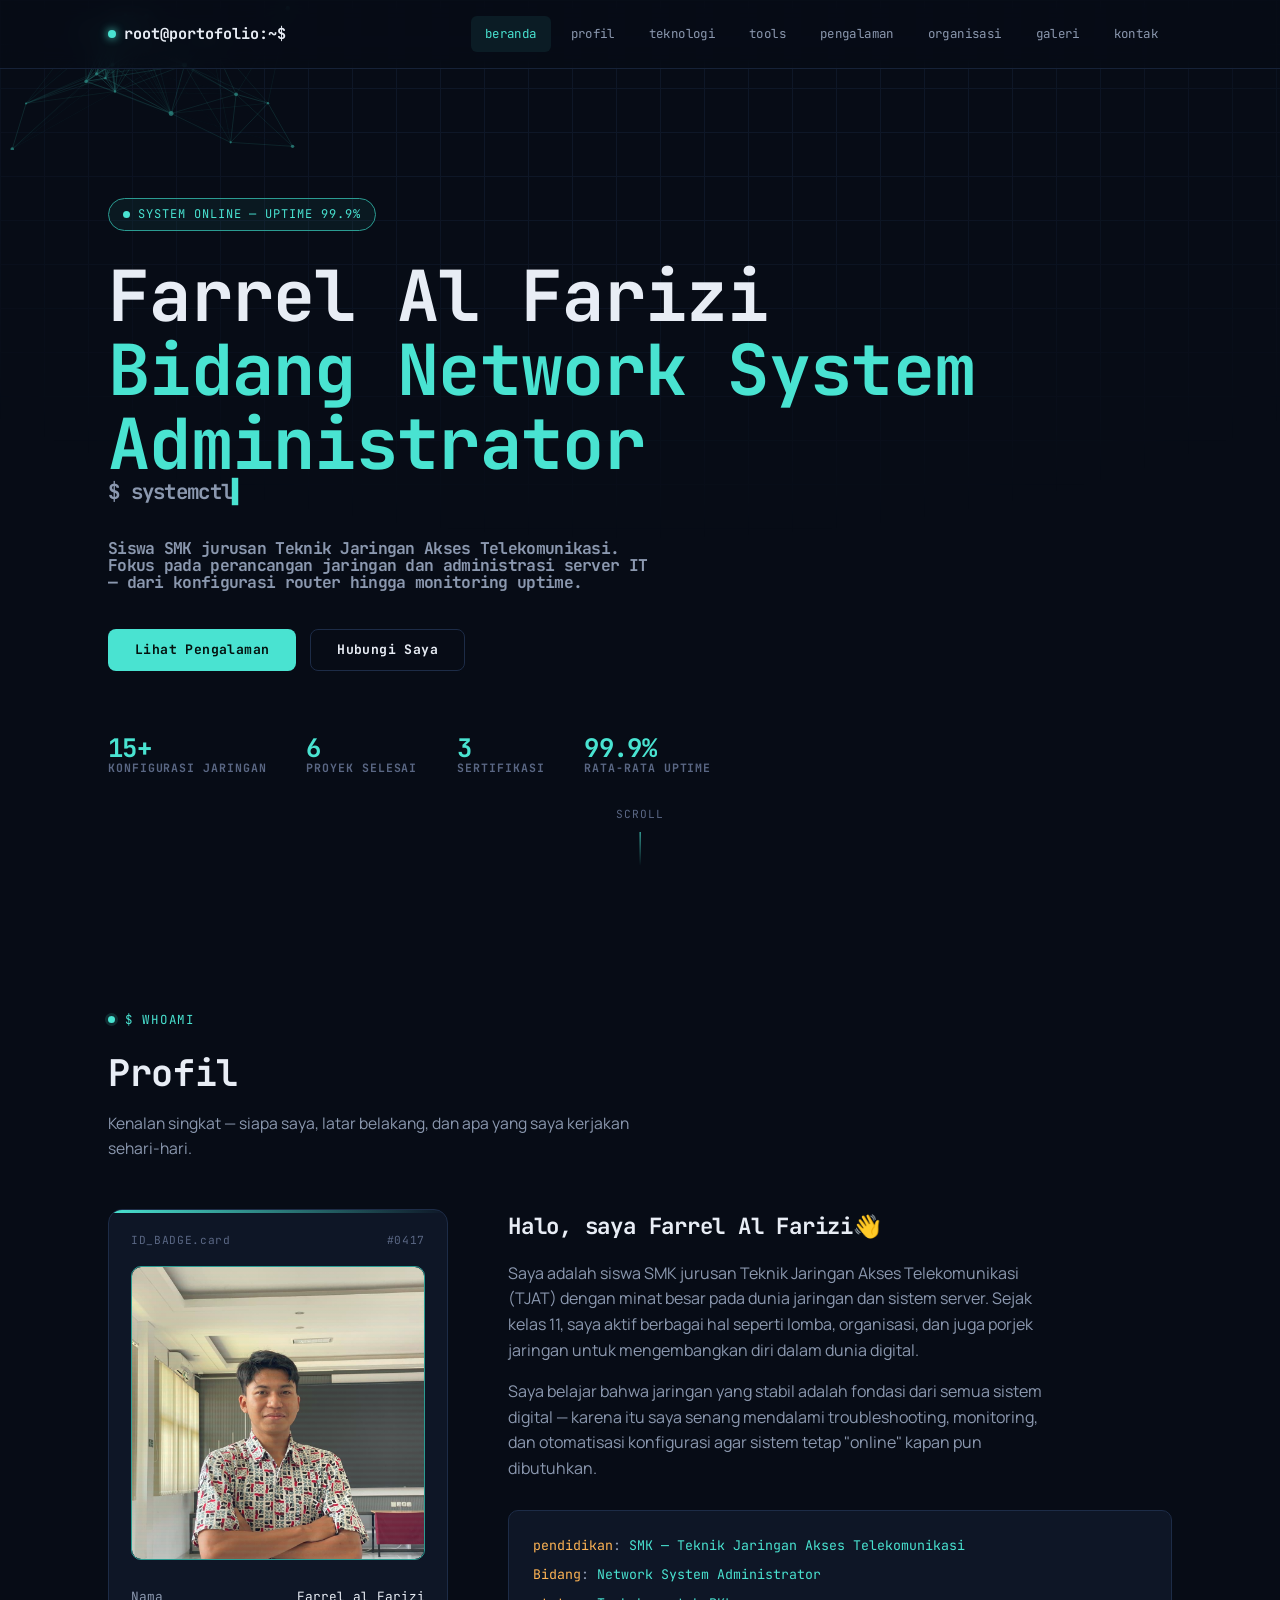
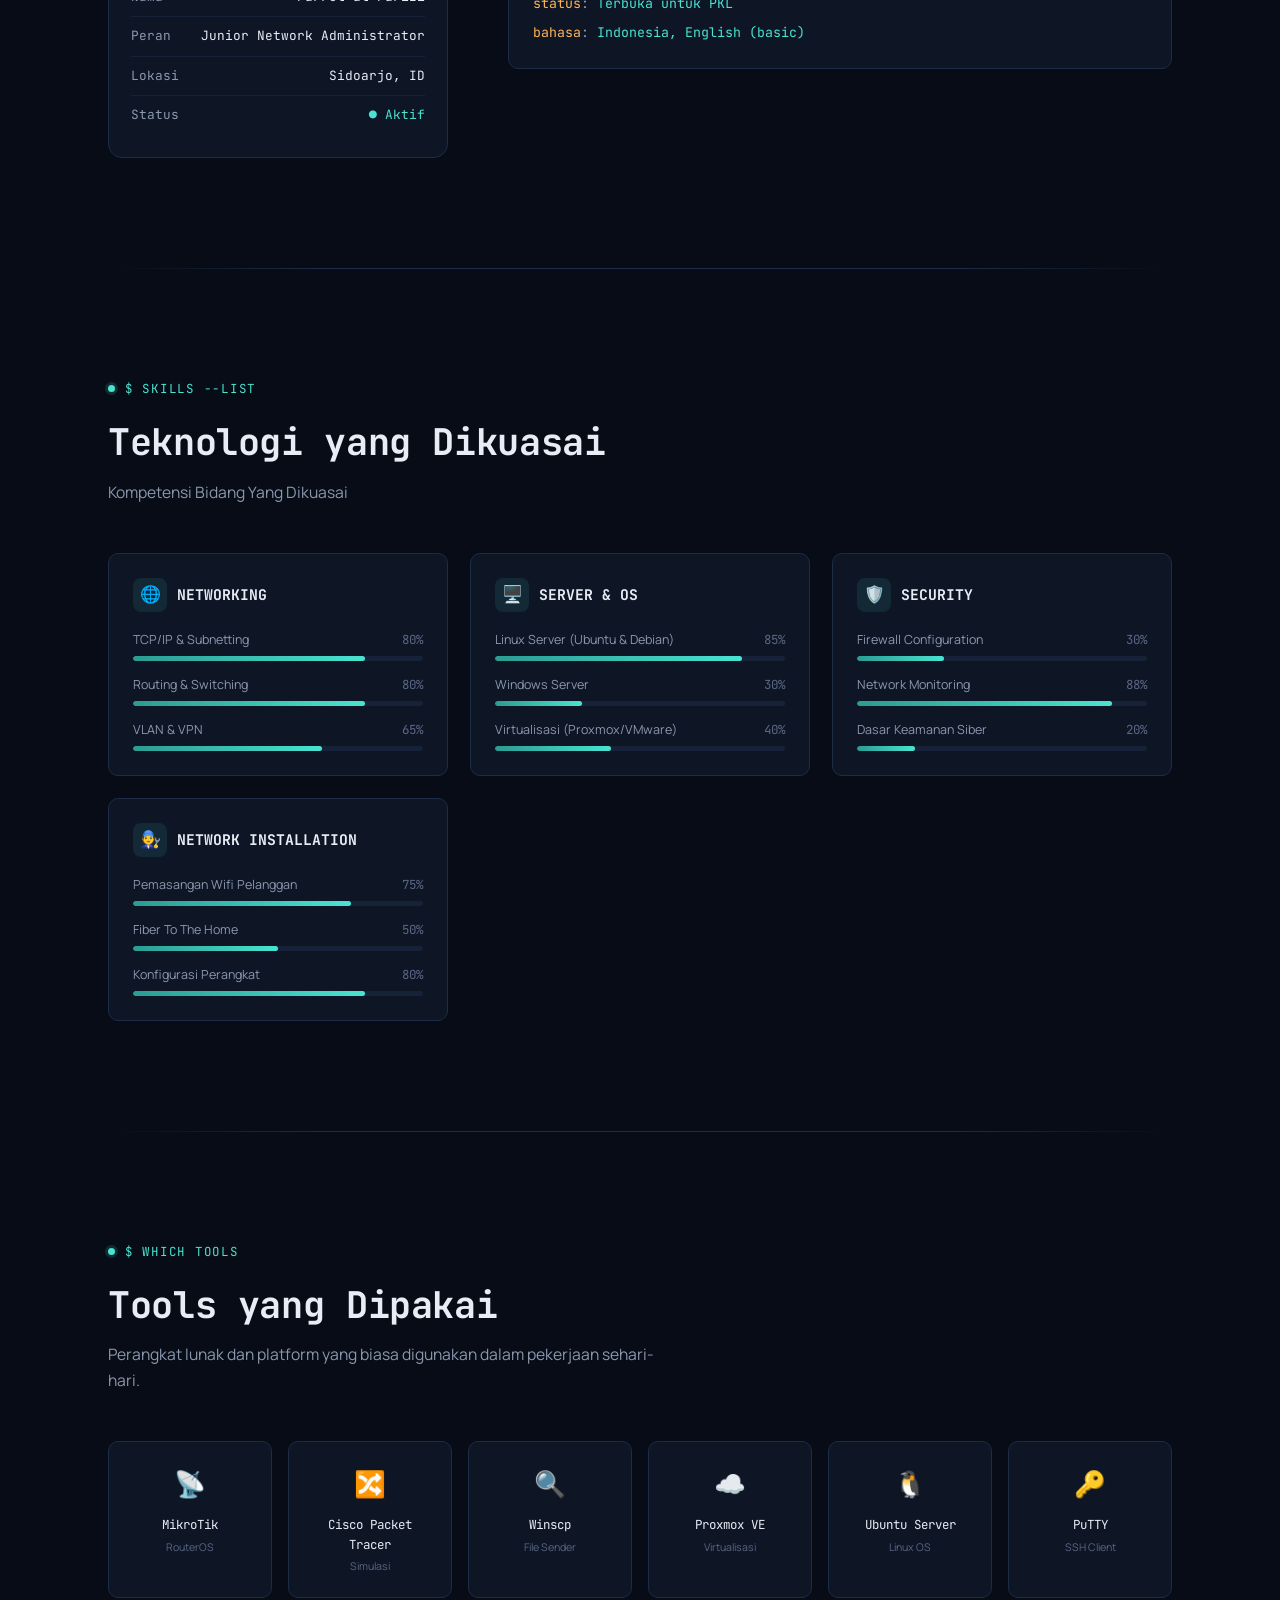
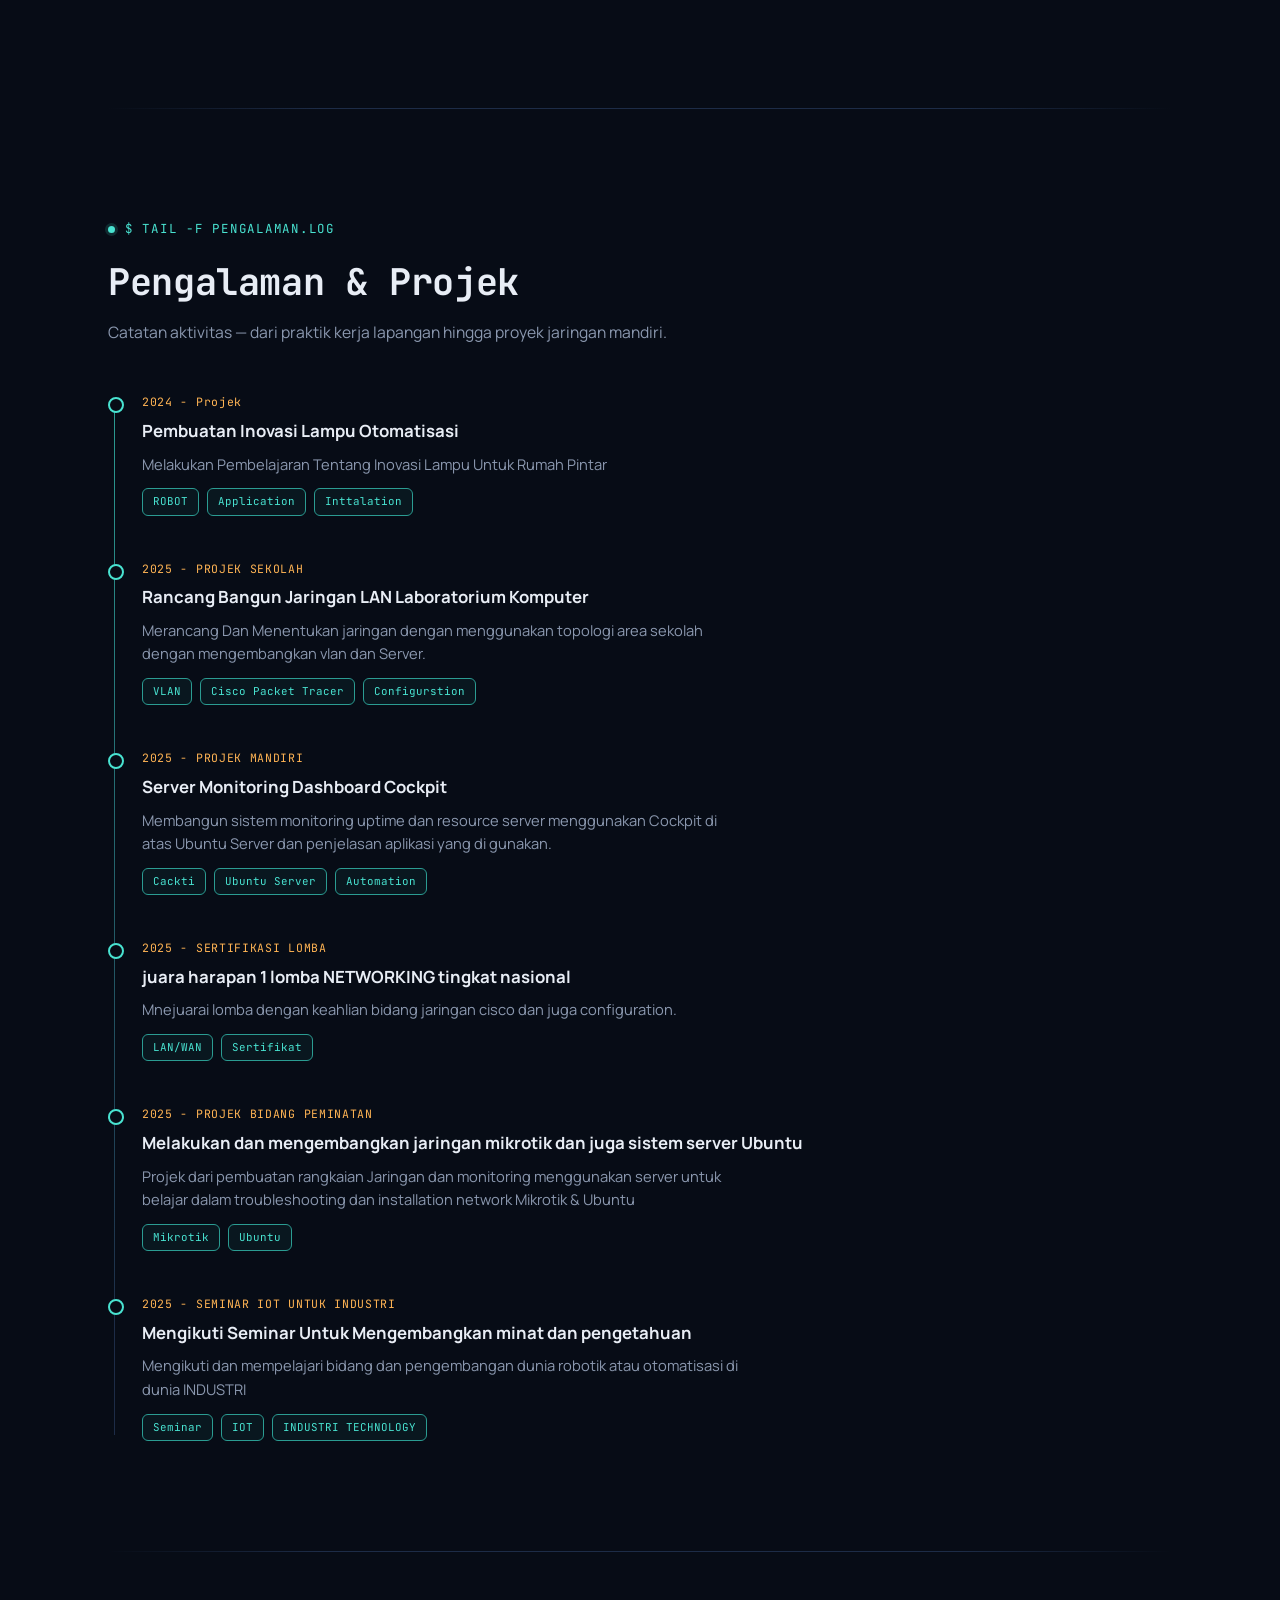
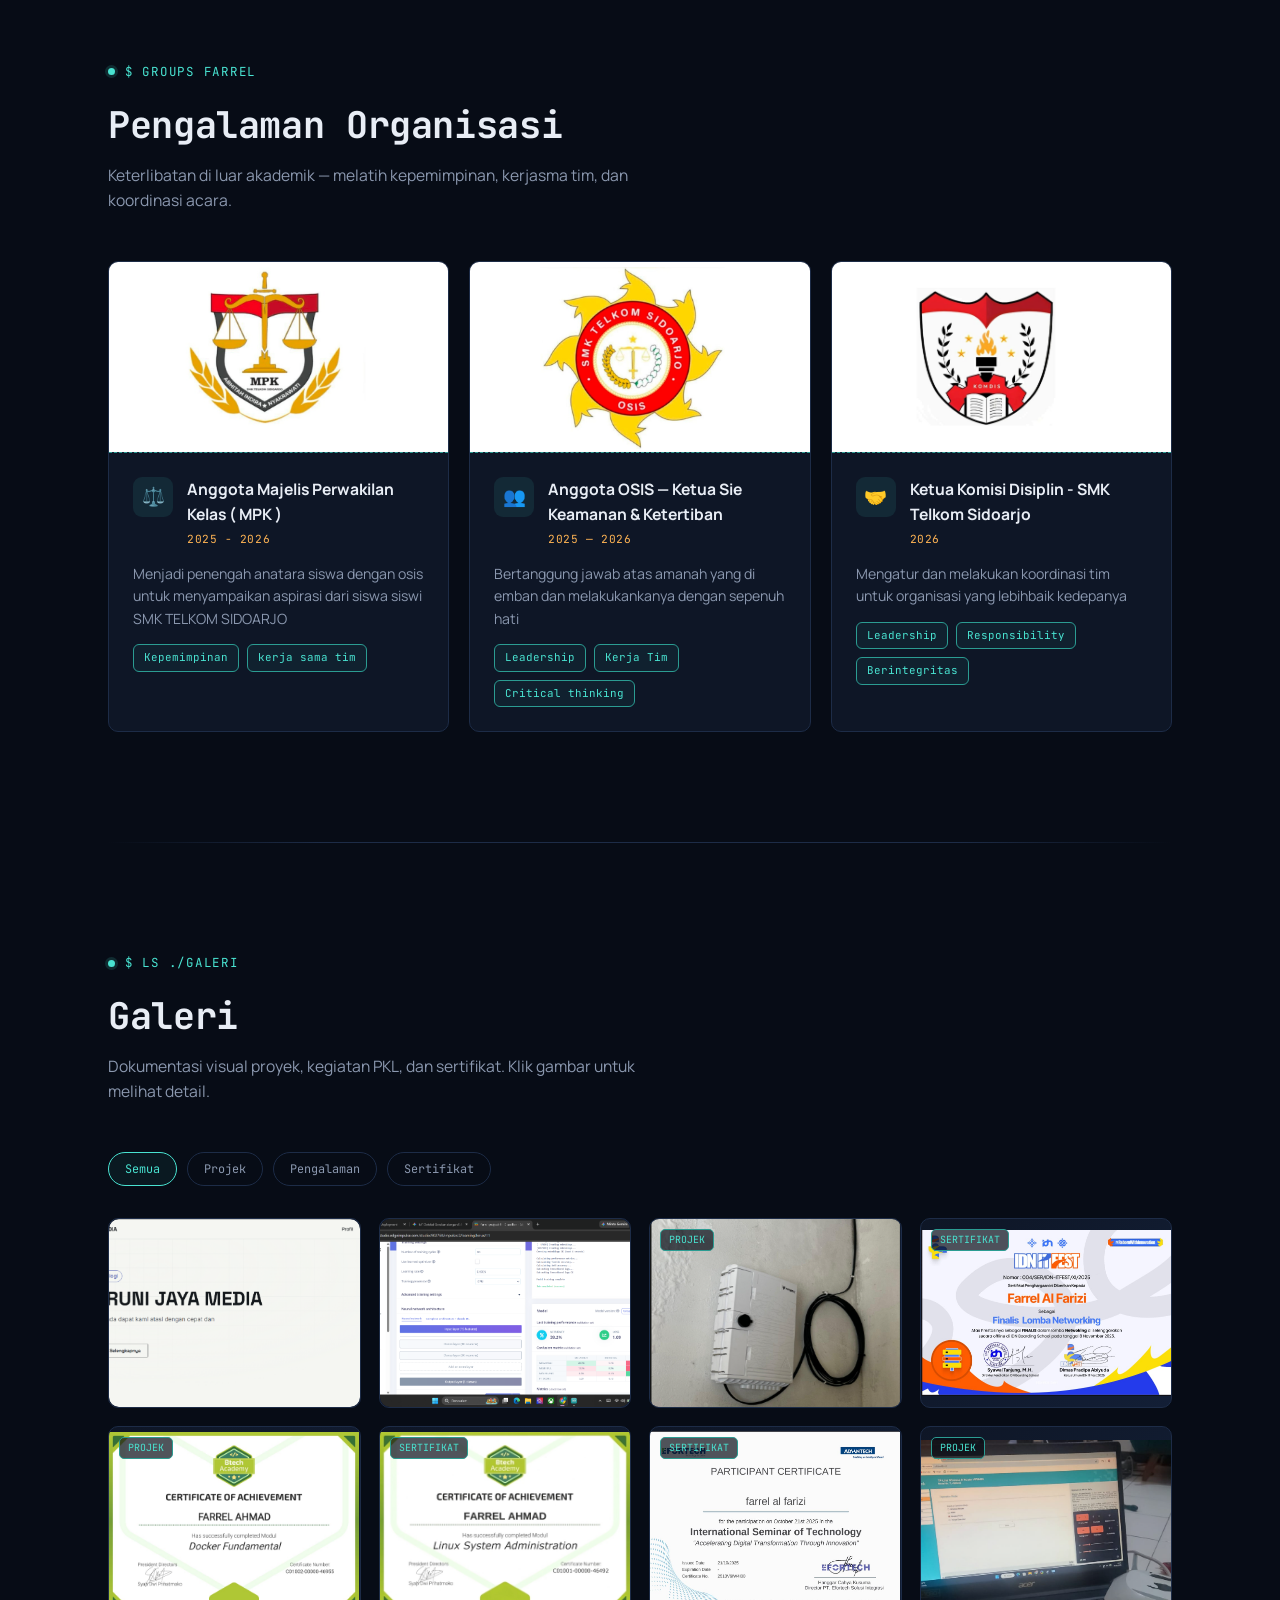
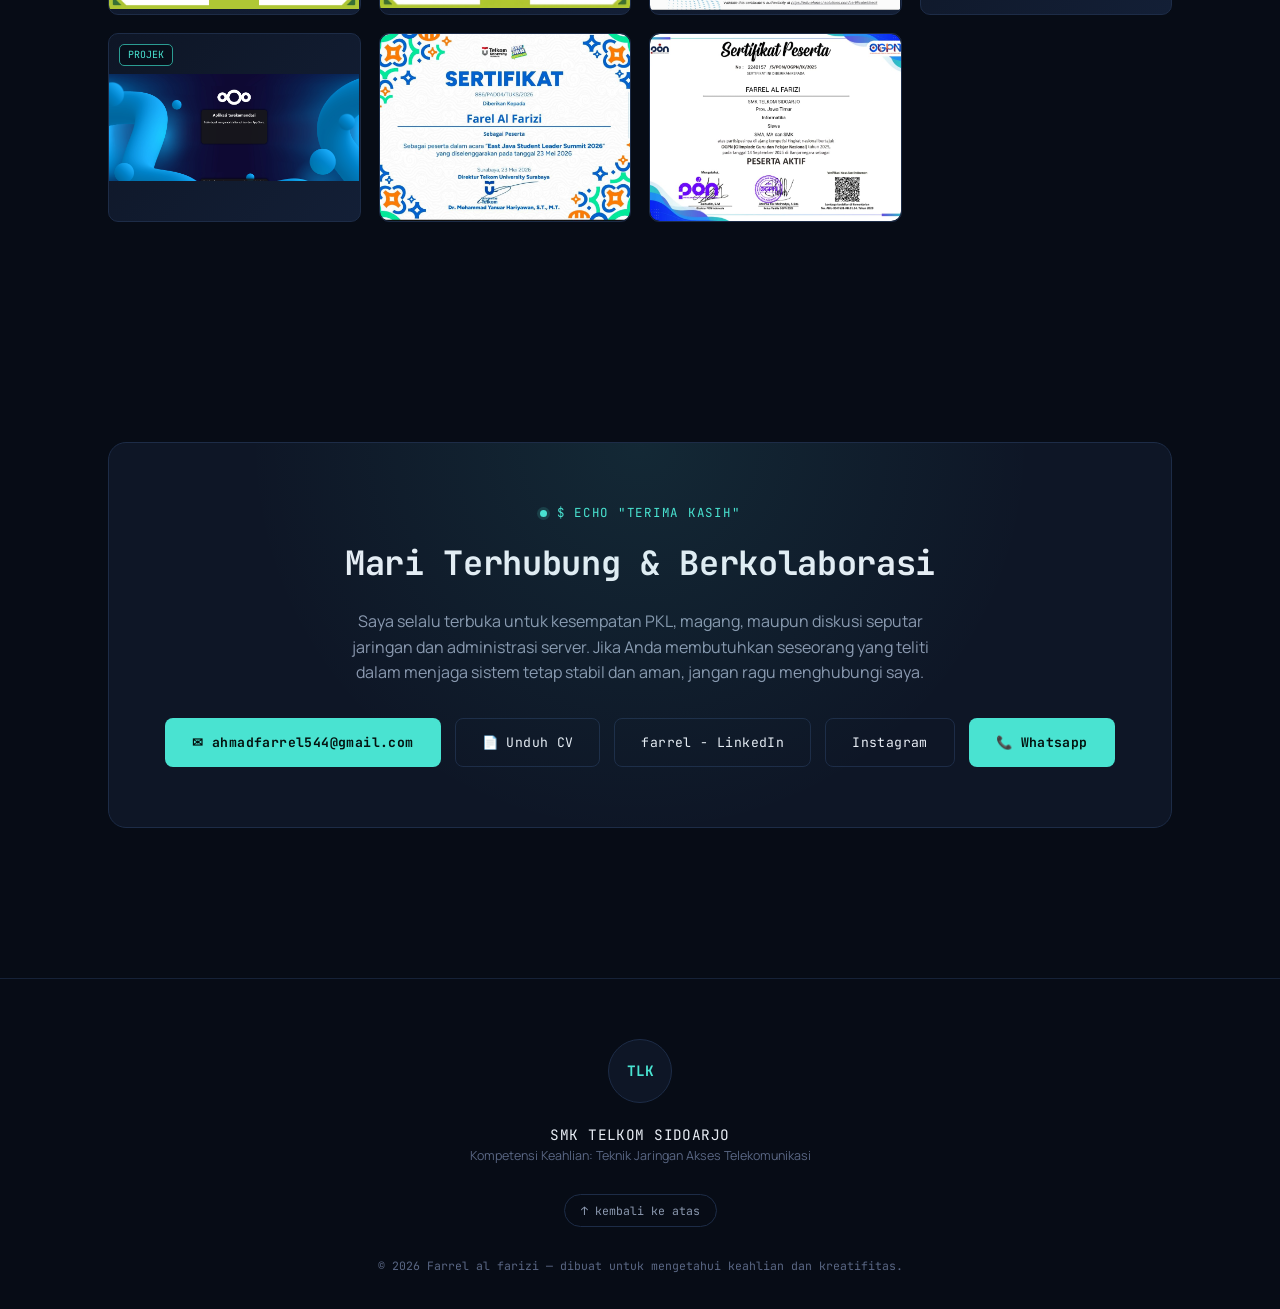
==== commit eee0df56: "rename to index.html" ====
--- a/index.html
+++ b/index.html
@@ -461,7 +461,8 @@
   <canvas id="netCanvas"></canvas>
   <div class="container hero-inner">
     <div class="status-pill"><span class="blink"></span>SYSTEM ONLINE — UPTIME 99.9%</div>
-    <h1>Farrel Al Farizi<br><span class="accent">Bidang</span></h1>
+    <h1>Farrel Al Farizi<br><span class="accent">Bidang</span>
+     <span class="accent">Network System Administrator</span></h>
     <div class="role-line">$ <span id="typeTarget"></span><span class="cursor">▌</span></div>
     <p class="desc">Siswa SMK jurusan Teknik Jaringan Akses Telekomunikasi. Fokus pada perancangan jaringan dan administrasi server IT — dari konfigurasi router hingga monitoring uptime.</p>
     <div class="btn-row">
@@ -803,6 +804,22 @@
           onerror="this.style.display='none'">
         <svg viewbox="0 0 24 24" fill="none" stroke="currentColor" stroke-widht="1.5"><circle cx="12" cy="9" r="6"/><path d="M8.5 14.5 7 2251-3 5 3-1.5-7.5"/></svg>
         <div class="gal-label">projek nexcloud</div>
+      </div>
+      <div class="gal-item reveal" data-cat="sertifikat" data-title="sertifikat seminar" data-desc="sertifikat EJLS 2026">
+        <span class="gal-type">SERTIFIKAT</span>
+        <img class="gal-photo" src="sertifikat ejls.jpeg" alt="sertifikat ejls 2026"
+         onload="this.closest('.gal-item').classList.add('has-photo')"
+         onerror="this.style.display='none'">
+        <svg viewbox="0 0 24 24" fill="none" stroke="currentColor" stroke-widht="1.5"><circle cx="12" cy="9" r="6"/><path d="M8.5 14.5 7 2251-3 5 3-1.5-7.5"/></svg>
+        <div class="gal-label">sertifikat ejls</div> 
+      </div>
+      <div class="gal-item reveal" data-cat="sertifikat" data-title="sertifikat olimpiade" data-desc="sertifikat olimpiade">
+        <span class="gal-type">SERTIFIKAT</span>
+        <img class="gal-photo" src="sertifikat olimpiade.jpeg" alt="sertifikat olimpiade" 
+         onload="this.closest('gal-item').classList.add('has-photo')"
+         onerror="this.style.display='none'">
+        <svg viewbox="0 0 24 24" fill="none" stroke="currentColor" stroke-widht="1.5"><circle cx="12" cy="9" r="6"/><path d="M8.5 14.5 7 2251-3 5 3-1.5-7.5"/></svg> 
+        <div class="gal-label">sertifikat olimpiade</div>
       </div>
     </div>
   </div>
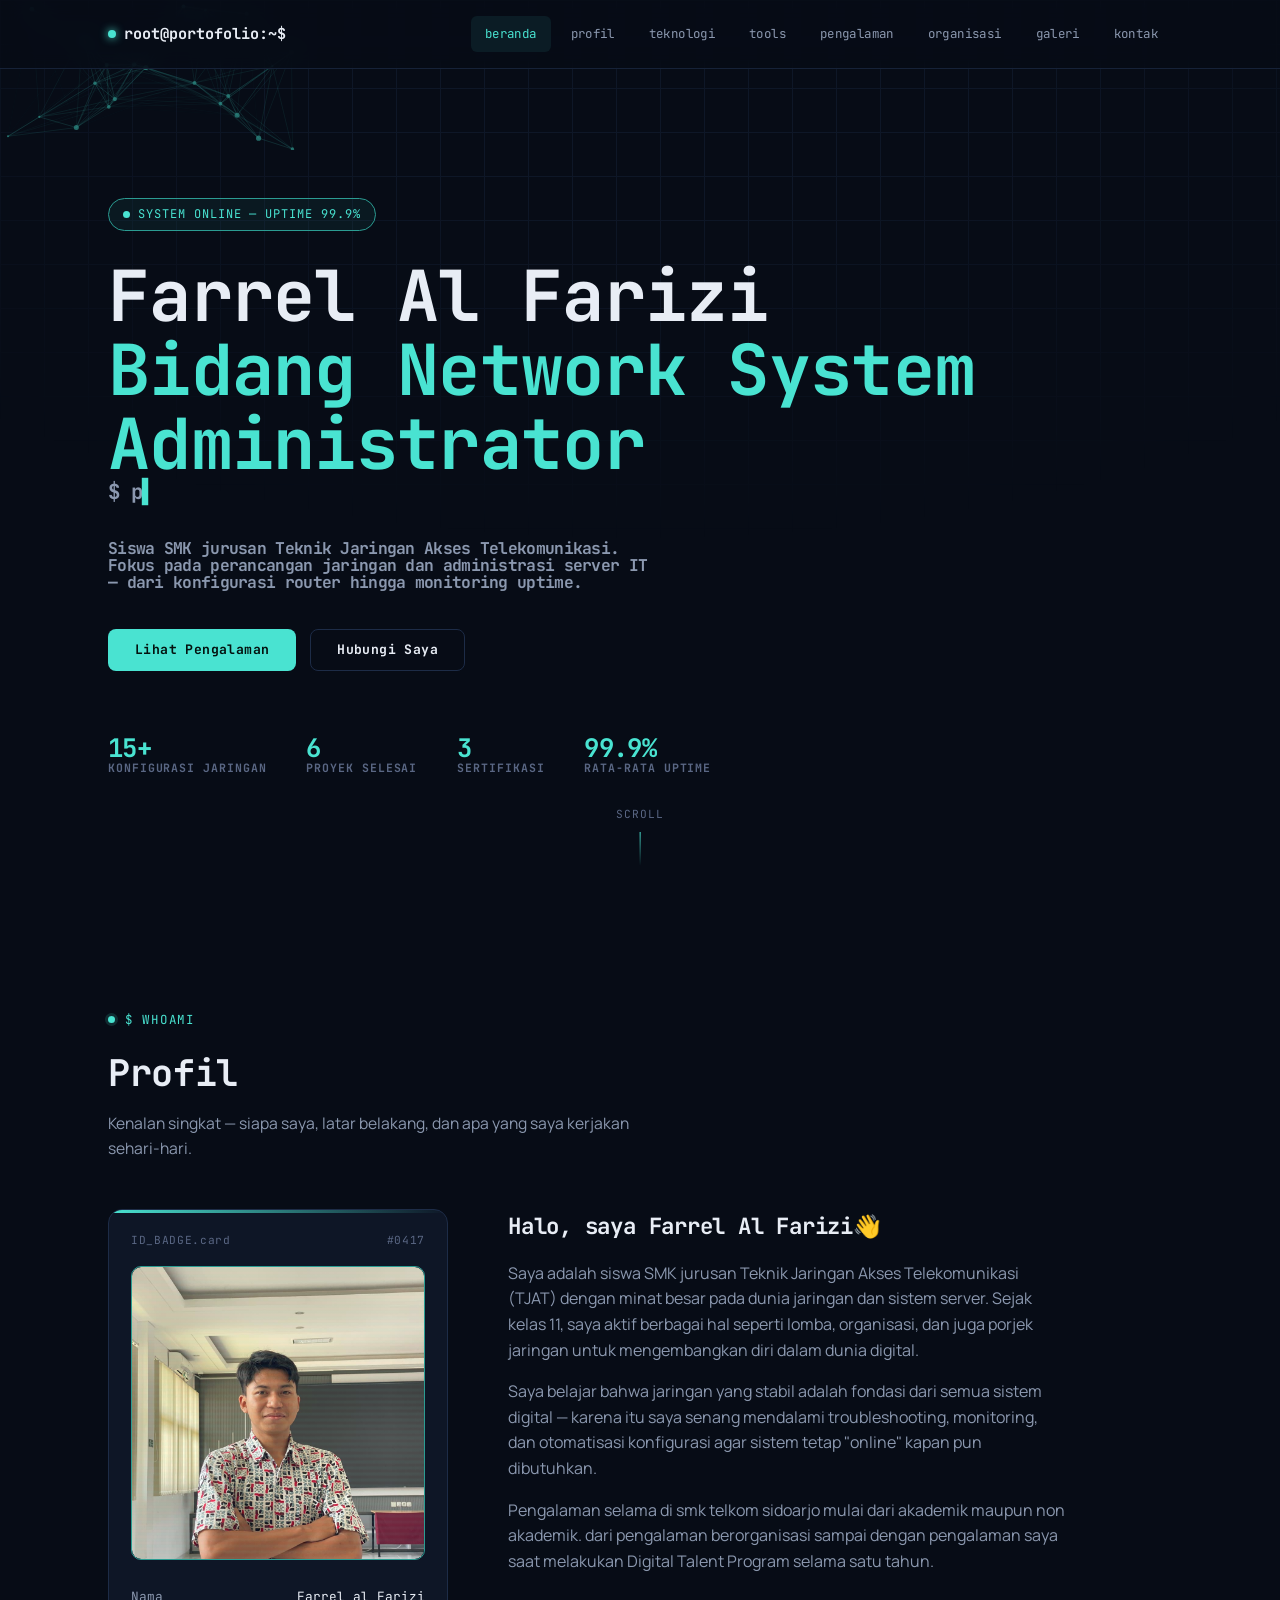
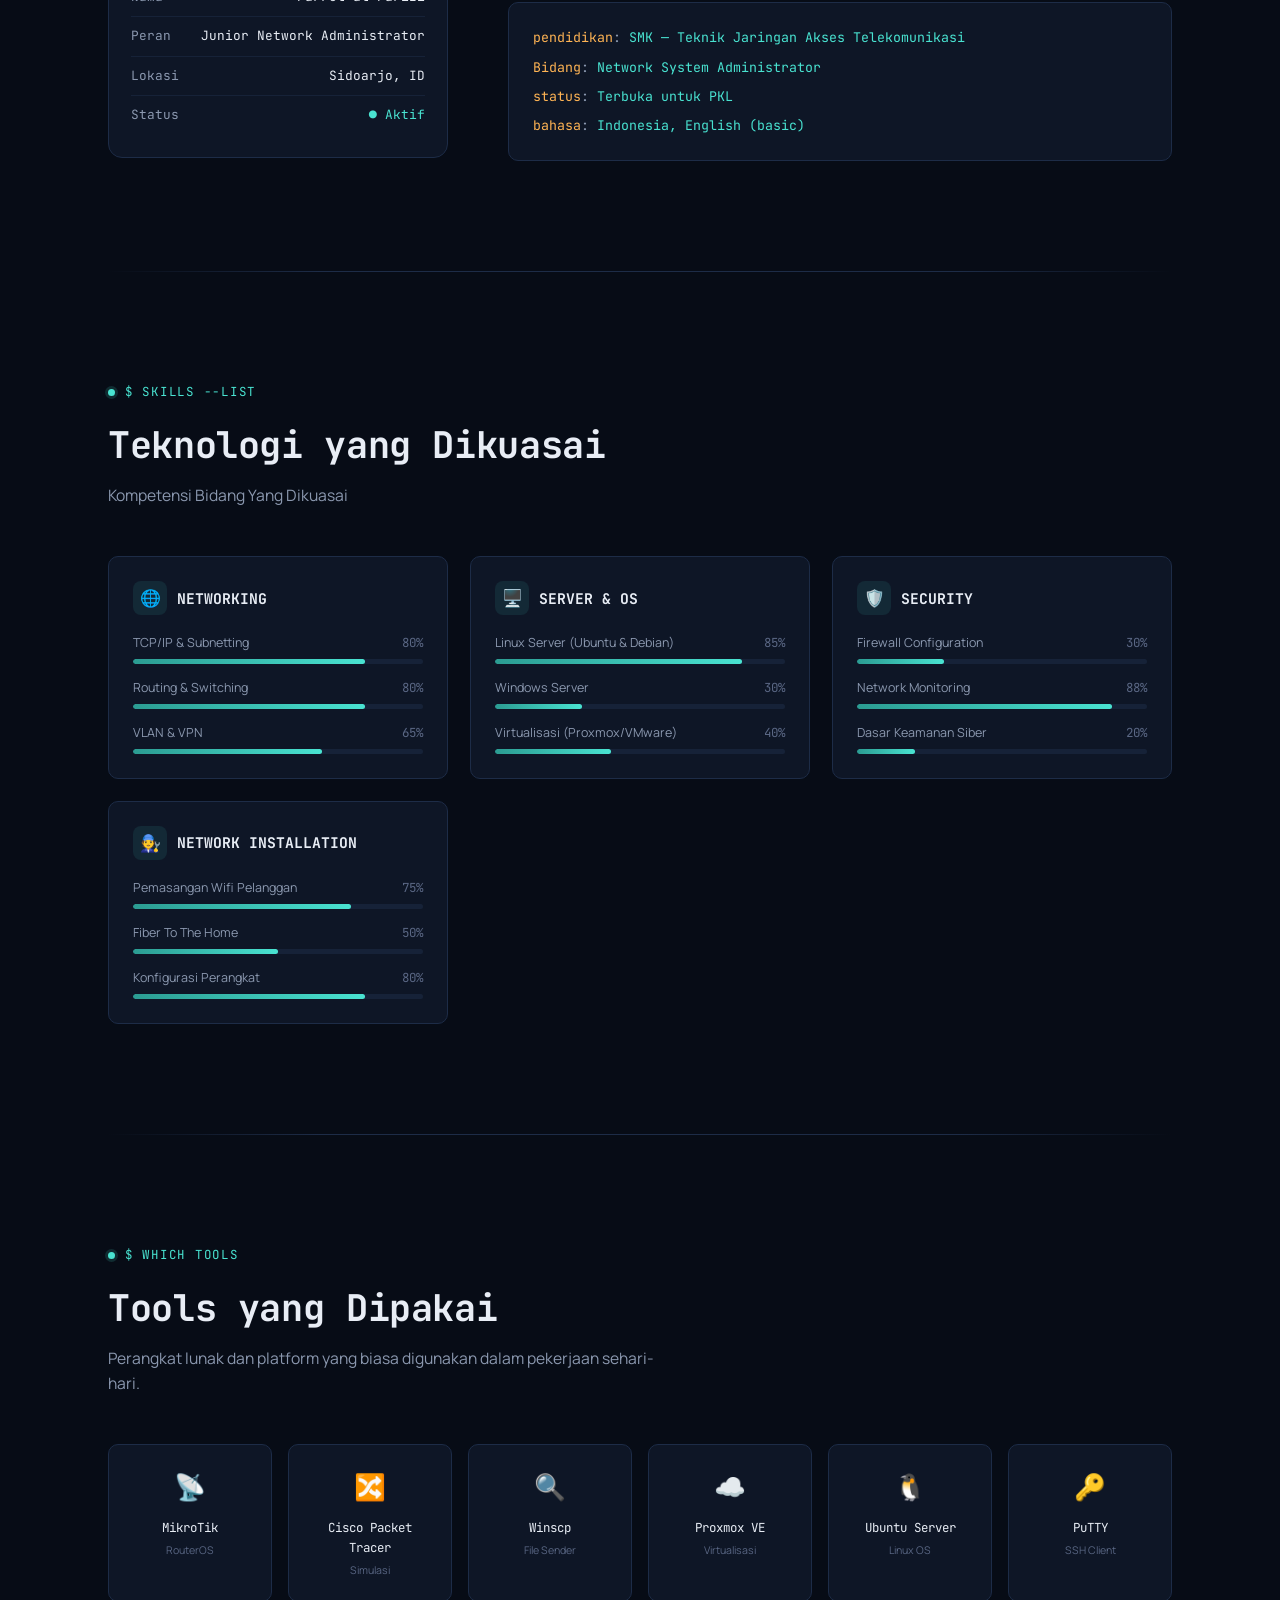
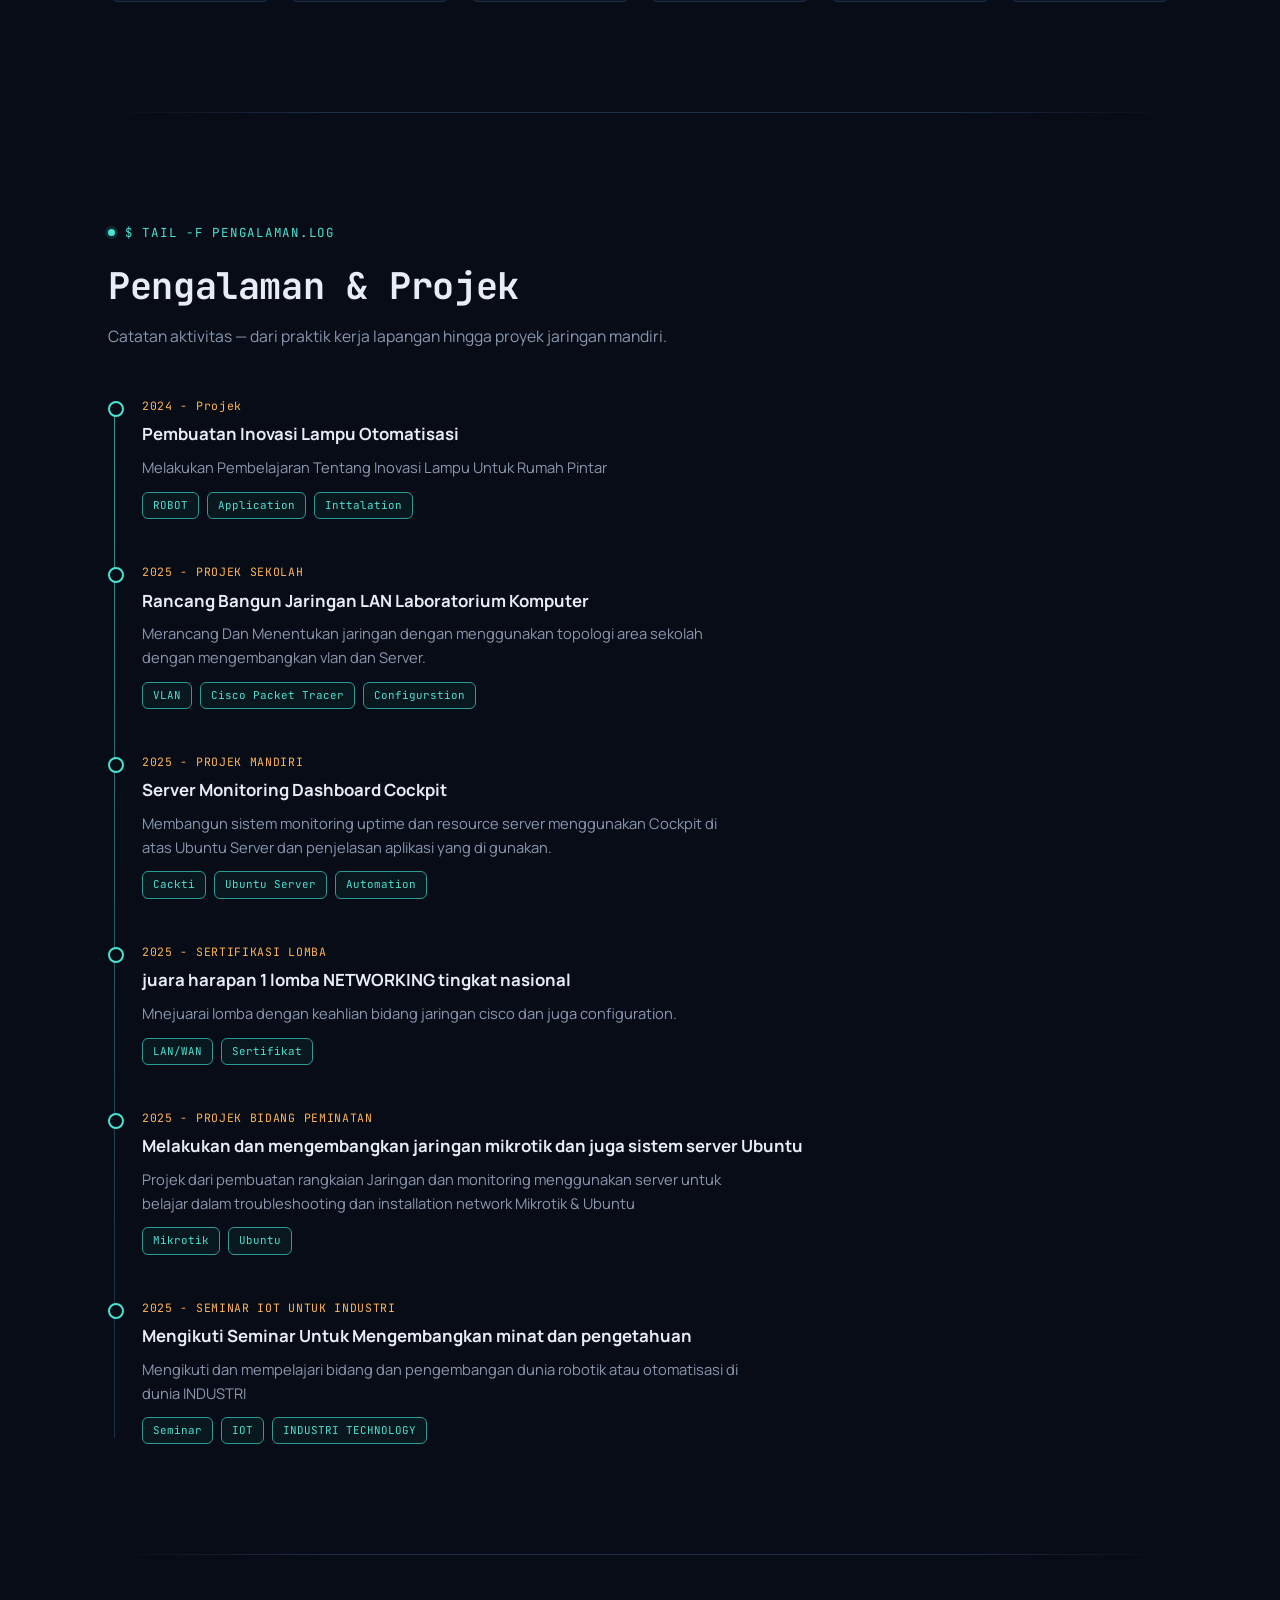
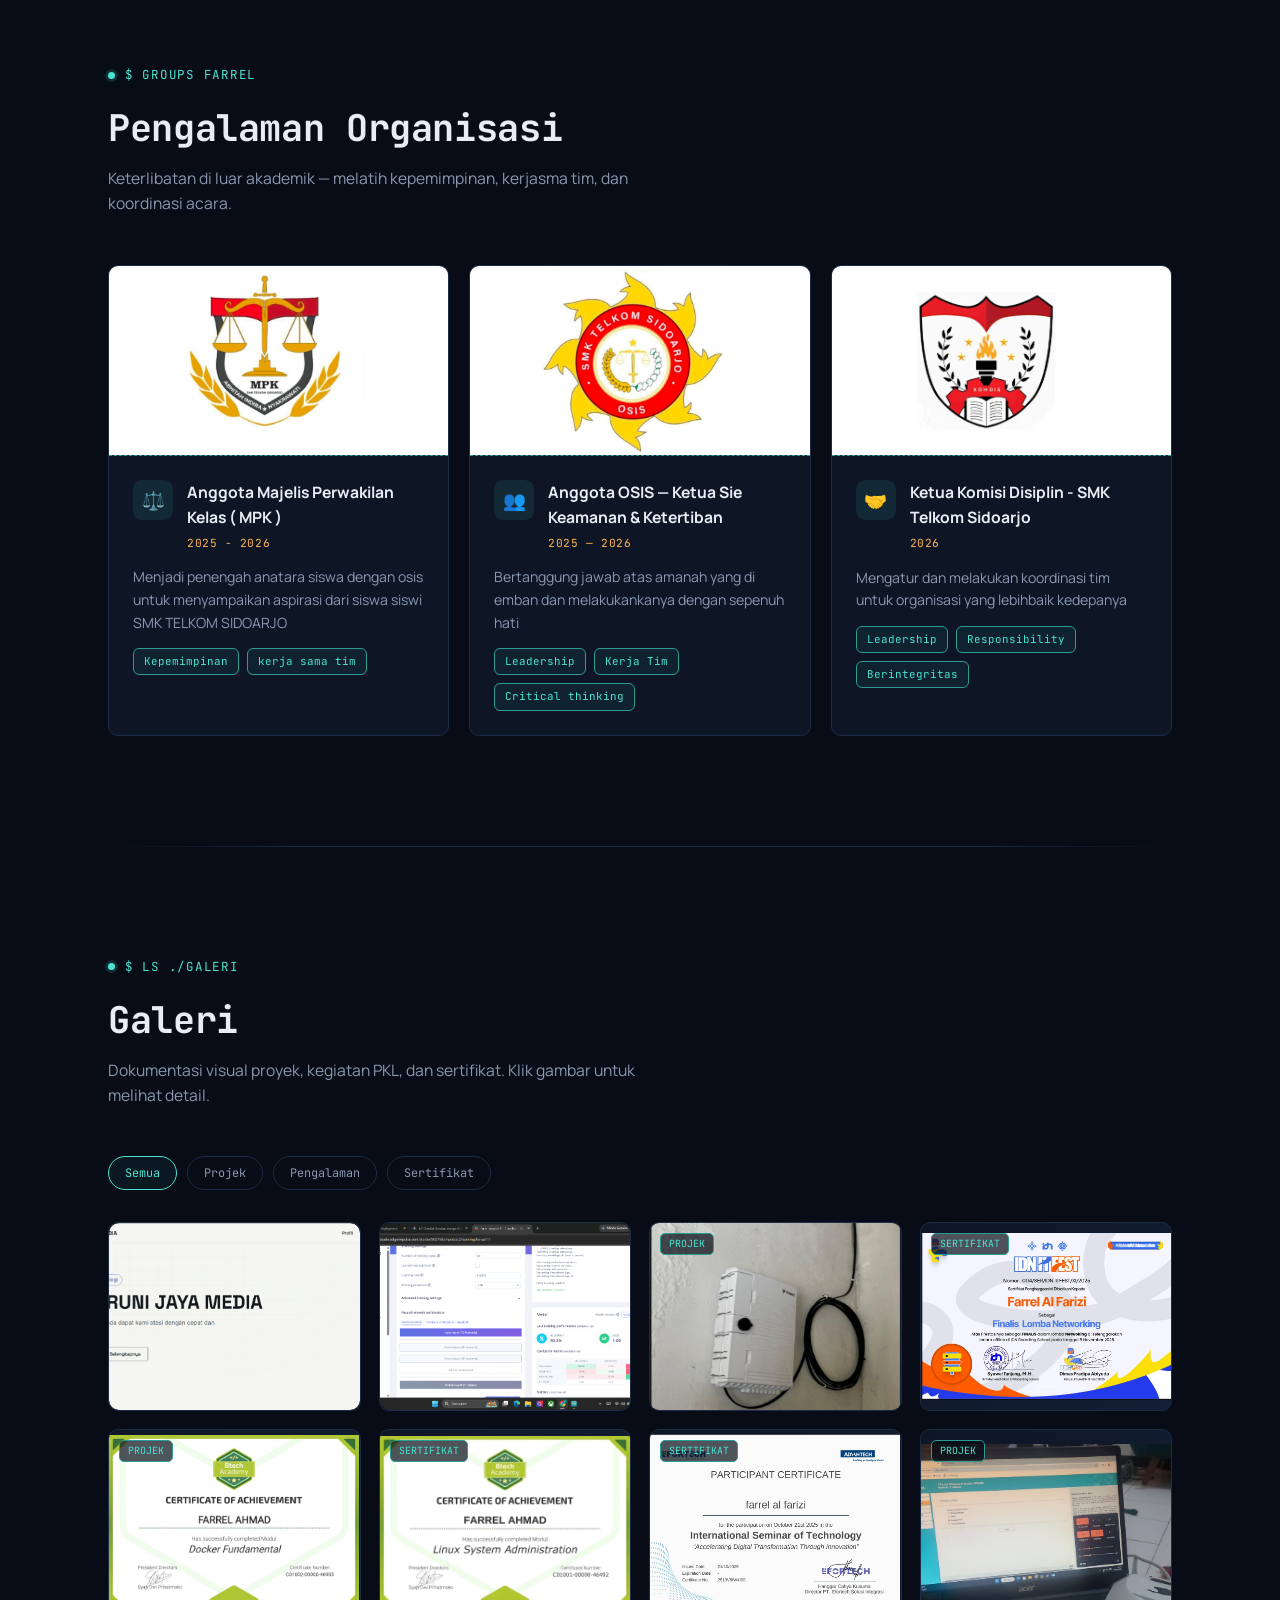
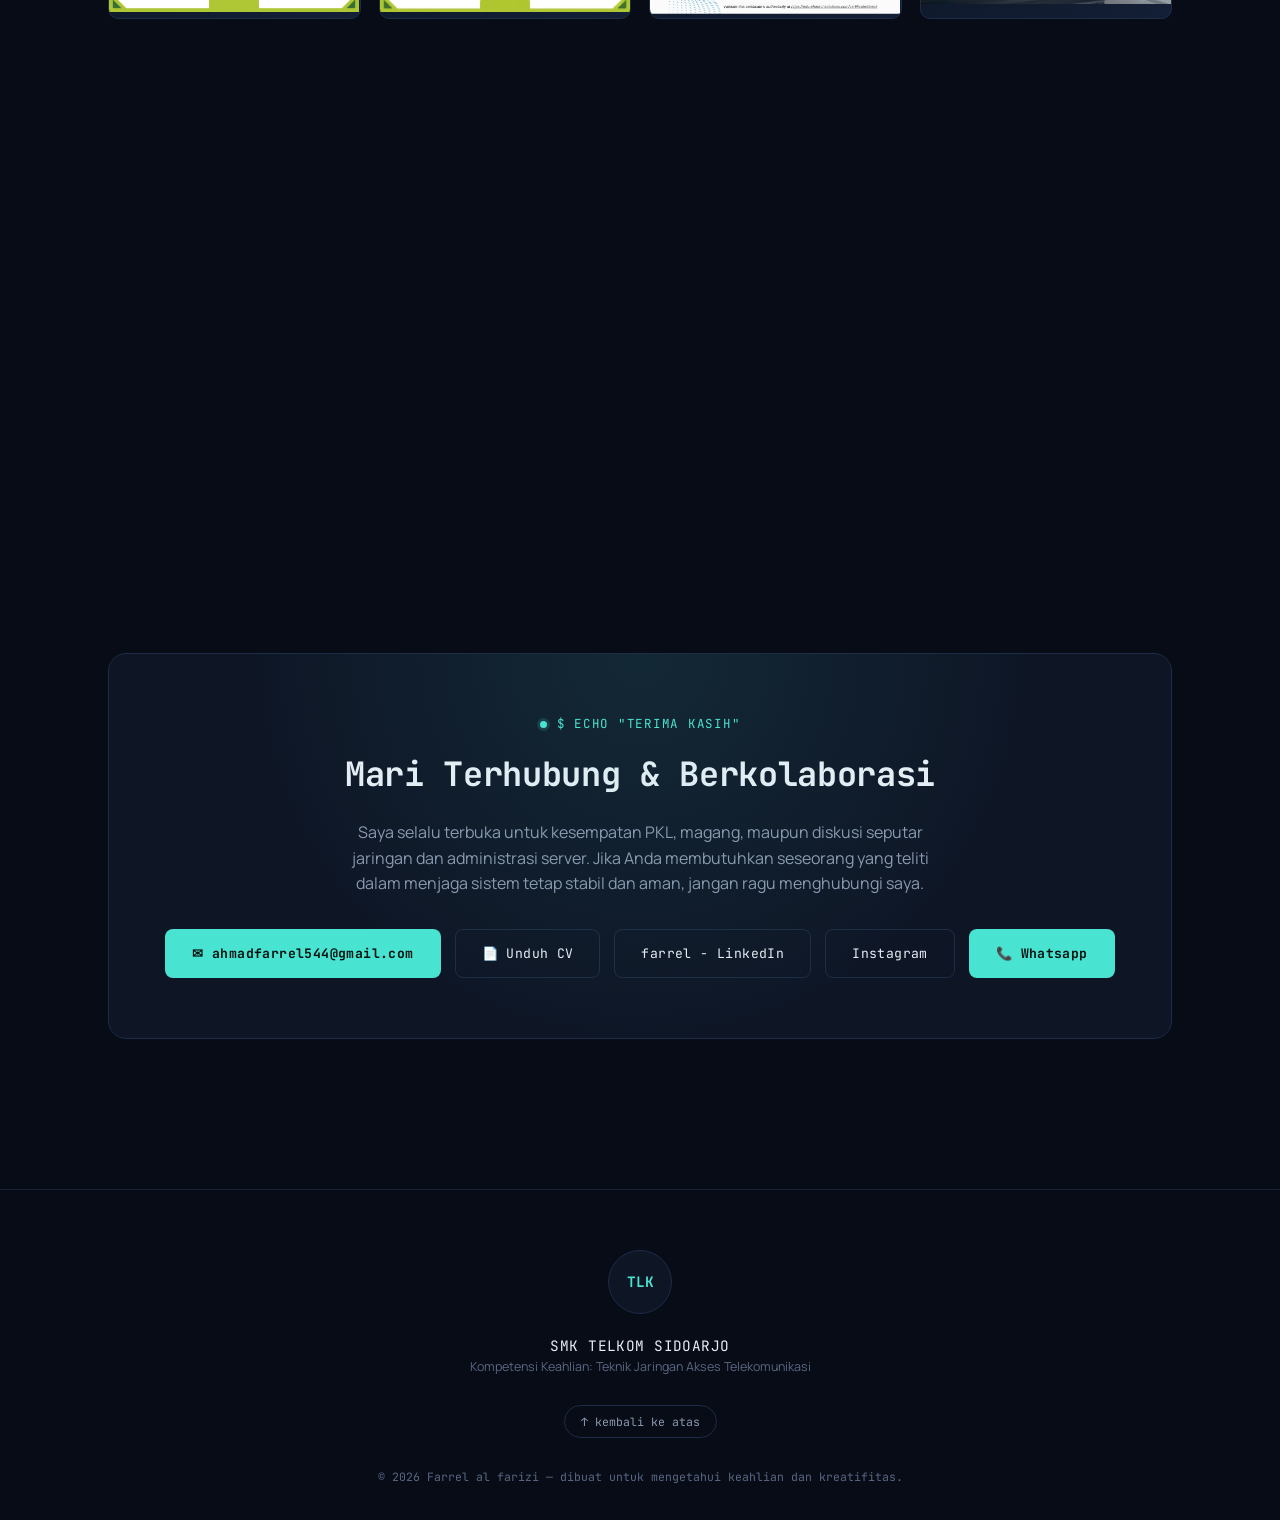
==== commit 23b66a4b: "rename to index.html" ====
--- a/index.html
+++ b/index.html
@@ -511,6 +511,7 @@
         <h3>Halo, saya Farrel Al Farizi👋</h3>
         <p>Saya adalah siswa SMK jurusan Teknik Jaringan Akses Telekomunikasi (TJAT) dengan minat besar pada dunia jaringan dan sistem server. Sejak kelas 11, saya aktif berbagai hal seperti lomba, organisasi, dan juga porjek jaringan untuk mengembangkan diri dalam dunia digital.</p>
         <p>Saya belajar bahwa jaringan yang stabil adalah fondasi dari semua sistem digital — karena itu saya senang mendalami troubleshooting, monitoring, dan otomatisasi konfigurasi agar sistem tetap "online" kapan pun dibutuhkan.</p>
+        <p>Pengalaman selama di smk telkom sidoarjo mulai dari akademik maupun non akademik. dari pengalaman berorganisasi sampai dengan pengalaman saya saat melakukan Digital Talent Program selama satu tahun. </p>
         <div class="config-box">
           <div class="line"><span class="key">pendidikan</span>: <span class="val">SMK — Teknik Jaringan Akses Telekomunikasi</span></div>
           <div class="line"><span class="key">Bidang</span>: <span class="val">Network System Administrator</span></div>
@@ -733,7 +734,7 @@
     </div>
 
     <div class="gallery-grid" id="galleryGrid">
-      <div class="gal-item reveal" data-cat="projek" data-title="Web perusahaan" data-desc="web perushaan Jaringan." data-img="pembuatan web server perushaan.png">
+      <div class="gal-item reveal" data-cat="projek" data-title="Web perusahaan" data-desc="web perushaan Jaringan." data-img="web perusahaan.png">
        <span class="gal-type">PROJEK</span>
        <img class="gal-photo" src="web perusahaan.png" alt="Web Perusahaan jaringan"
          onload="this.closest('.gal-item').classList.add('has-photo')"
@@ -741,7 +742,7 @@
        <svg viewBox="0 0 24 24" fill="none" stroke="currentColor" stroke-width="1.5">...</svg>
        <div class="gal-label">Web Perushaan jaringan</div>
       </div>
-      <div class="gal-item reveal" data-cat="projek" data-title="Dashboard Monitoring IOT & AI" data-desc="Tampilan dashboard klasifikasi data.">
+      <div class="gal-item reveal" data-cat="projek" data-title="Dashboard Monitoring IOT & AI" data-desc="Tampilan dashboard klasifikasi data." data-img="projek iot.png">
         <span class="gal-type">PROJEK</span>
         <img class="gal-photo" src="projek iot.png" alt="projek iot & AI"
          onload="this.closest('.gal-item').classList.add('has-photo')"
@@ -749,7 +750,7 @@
         <svg viewBox="0 0 24 24" fill="none" stroke="currentColor" stroke-width="1.5"><path d="M3 12h4l3 8 4-16 3 8h4"/></svg>
         <div class="gal-label">Dashboard Monitoring IOT & AI</div>
       </div>
-      <div class="gal-item reveal" data-cat="projek" data-title="Kegiatan PKL di CV seruni jaya media" data-desc="Dokumentasi hasil kerja pemasangan kabel">
+      <div class="gal-item reveal" data-cat="projek" data-title="Kegiatan PKL di CV seruni jaya media" data-desc="Dokumentasi hasil kerja pemasangan kabel" data-img="projek pemasangan.png">
         <span class="gal-type">PROJEK</span>
         <img cllass="gal-photo" src="projek pemasangan.png" alt="projek pemasangan"
          onload="this.closest('.gal-item').classList.add('has-photo')"
@@ -757,7 +758,7 @@
         <svg viewBox="0 0 24 24" fill="none" stroke="currentColor" stroke-width="1.5"><circle cx="12" cy="8" r="4"/><path d="M4 21c0-4.4 3.6-7 8-7s8 2.6 8 7"/></svg>
         <div class="gal-label">Dokumentasi Pemasangan Kabel FTTH</div>
       </div>
-      <div class="gal-item reveal" data-cat="sertifikat" data-title="Sertifikat lomba NETWORKING" data-desc="Sertifikat kejuaraan bidang jaringan.">
+      <div class="gal-item reveal" data-cat="sertifikat" data-title="Sertifikat lomba NETWORKING" data-desc="Sertifikat kejuaraan bidang jaringan." data-img="sertifikat lomba jaringan IDN.jpeg">
         <span class="gal-type">SERTIFIKAT</span>
         <img cllass="gal-photo" src="sertifikat lomba jaringan IDN.jpeg" alt="sertifikat lomba"
           onload="this.closest('.gal-item').classList.add('has-photo')"
@@ -765,7 +766,7 @@
         <svg viewBox="0 0 24 24" fill="none" stroke="currentColor" stroke-width="1.5"><circle cx="12" cy="9" r="6"/><path d="M8.5 14.5 7 22l5-3 5 3-1.5-7.5"/></svg>
         <div class="gal-label">Sertifikat Lomba Jaringan</div>
       </div>
-      <div class="gal-item reveal" data-cat="sertifikat" data-title="sertifikat pelatihan" data-desc="sertifikat pelatihan">
+      <div class="gal-item reveal" data-cat="sertifikat" data-title="sertifikat pelatihan" data-desc="sertifikat pelatihan" data-img="sertifikat docker.jpeg">
         <span class="gal-type">PROJEK</span>
         <img cllass="gal-photo" src="sertifikat docker.jpeg" alt="sertifikat pelatihan"
           onload="this.closest('.gal-item').classList.add('has-photo')"
@@ -773,7 +774,7 @@
         <svg viewBox="0 0 24 24" fill="none" stroke="currentColor" stroke-width="1.5"><path d="M4 6h16M4 12h16M4 18h16"/></svg>
         <div class="gal-label">sertifikat Pelatihan</div>
       </div>
-      <div class="gal-item reveal" data-cat="sertifikat" data-title="Sertifikat Pelatihan linux" data-desc="Sertifikat pelatihan linux adinusa">
+      <div class="gal-item reveal" data-cat="sertifikat" data-title="Sertifikat Pelatihan linux" data-desc="Sertifikat pelatihan linux adinusa" data-img="sertifikat linux.jpeg">
         <span class="gal-type">SERTIFIKAT</span>
         <img cllas="gal-photo" src="sertifikat linux.jpeg" alt="sertifikat linux"
          onload="this.closest('.gal-item').classList.add('has-photo')"
@@ -781,45 +782,61 @@
         <svg viewBox="0 0 24 24" fill="none" stroke="currentColor" stroke-width="1.5"><circle cx="12" cy="9" r="6"/><path d="M8.5 14.5 7 22l5-3 5 3-1.5-7.5"/></svg>
         <div class="gal-label">Sertifikat Pelatihan</div>
       </div>
-      <div class="gal-item reveal" data-cat="sertifikat" data-title="sertifikat seminar" data-desc="sertifikat pelatihan iot untuk industri digital">
+      <div class="gal-item reveal" data-cat="sertifikat" data-title="sertifikat seminar" data-desc="sertifikat pelatihan iot untuk industri digital" data-img="seminar iot.jpeg">
         <span class="gal-type">SERTIFIKAT</span>
         <img cllass="gal-photo" src="seminar iot.jpeg" alt="sertifikat seminat" 
          onload="this.closest('.gal-item').classList.add('has-photo')"
          onerror="this.style.display='none'">
-        <svg viewbox="0 0 24 24" fill="none" stroke="currentColor" stroke-widht="1.5"><circle cx="12" cy="9" r="6"/><path d="M8.5 14.5 7 2215-3 5 3-1.5-7.5"/></svg>
+        <svg viewbox="0 0 24 24" fill="none" stroke="currentColor" stroke-width="1.5"><circle cx="12" cy="9" r="6"/><path d="M8.5 14.5 7 2215-3 5 3-1.5-7.5"/></svg>
         <div class="gal-label">sertifikat Seminar</div>
       </div>
-      <div class="gal-item reveal" data-cat="projek" data-title="projek digital talent program" data-desc="projek instalasi jaringan">
+      <div class="gal-item reveal" data-cat="projek" data-title="projek digital talent program" data-desc="projek instalasi jaringan" data-img="projek instalasi.png">
         <span class="gal-type">PROJEK</span>
         <img cllas="gal-photo" src="projek instalasi.png" alt="projek instalasi Jaringan"
           onload="this.closest('.gal-item').classList.add('has-photo')"
           onerror="this.style.display='none'">
-        <svg viewbox="0 0 24 24" fill="none" stroke="currentColor" stroke-widht="1.5"><circle cx="12" cy="9" r="6"/><path d="M8.5 14.5 7 2251-3 5 3-1.5-7.5"/></svg>
+        <svg viewbox="0 0 24 24" fill="none" stroke="currentColor" stroke-width="1.5"><circle cx="12" cy="9" r="6"/><path d="M8.5 14.5 7 2251-3 5 3-1.5-7.5"/></svg>
         <div class="gal-label">projek instalasi</div>
       </div>
-      <div class="gal-item reveal" data-cat="projek" data-title="projek pembuatan nextcloud" data-desc="projek nexcloud dengan ubuntu">
+      <div class="gal-item reveal" data-cat="projek" data-title="projek pembuatan nextcloud" data-desc="projek nexcloud dengan ubuntu" data-img="pembuatan nextcloud.png">
         <span class="gal-type">PROJEK</span>
         <img cllas="gal-photo" src="pembuatan nextcloud.png" alt="projek nextcloud dengan ubuntu"
           onload="this.closest('.gal-item').classList.add('has-photo')"
           onerror="this.style.display='none'">
-        <svg viewbox="0 0 24 24" fill="none" stroke="currentColor" stroke-widht="1.5"><circle cx="12" cy="9" r="6"/><path d="M8.5 14.5 7 2251-3 5 3-1.5-7.5"/></svg>
+        <svg viewbox="0 0 24 24" fill="none" stroke="currentColor" stroke-width="1.5"><circle cx="12" cy="9" r="6"/><path d="M8.5 14.5 7 2251-3 5 3-1.5-7.5"/></svg>
         <div class="gal-label">projek nexcloud</div>
       </div>
-      <div class="gal-item reveal" data-cat="sertifikat" data-title="sertifikat seminar" data-desc="sertifikat EJLS 2026">
+      <div class="gal-item reveal" data-cat="sertifikat" data-title="sertifikat seminar" data-desc="sertifikat EJLS 2026" data-img="sertifikat ejls.jpeg">
         <span class="gal-type">SERTIFIKAT</span>
         <img class="gal-photo" src="sertifikat ejls.jpeg" alt="sertifikat ejls 2026"
          onload="this.closest('.gal-item').classList.add('has-photo')"
          onerror="this.style.display='none'">
-        <svg viewbox="0 0 24 24" fill="none" stroke="currentColor" stroke-widht="1.5"><circle cx="12" cy="9" r="6"/><path d="M8.5 14.5 7 2251-3 5 3-1.5-7.5"/></svg>
+        <svg viewbox="0 0 24 24" fill="none" stroke="currentColor" stroke-width="1.5"><circle cx="12" cy="9" r="6"/><path d="M8.5 14.5 7 2251-3 5 3-1.5-7.5"/></svg>
         <div class="gal-label">sertifikat ejls</div> 
       </div>
-      <div class="gal-item reveal" data-cat="sertifikat" data-title="sertifikat olimpiade" data-desc="sertifikat olimpiade">
+      <div class="gal-item reveal" data-cat="sertifikat" data-title="sertifikat olimpiade" data-desc="sertifikat olimpiade"  data-img="sertifikat olimpiade.jpeg">
         <span class="gal-type">SERTIFIKAT</span>
         <img class="gal-photo" src="sertifikat olimpiade.jpeg" alt="sertifikat olimpiade" 
-         onload="this.closest('gal-item').classList.add('has-photo')"
+         onload="this.closest('.gal-item').classList.add('has-photo')"
          onerror="this.style.display='none'">
-        <svg viewbox="0 0 24 24" fill="none" stroke="currentColor" stroke-widht="1.5"><circle cx="12" cy="9" r="6"/><path d="M8.5 14.5 7 2251-3 5 3-1.5-7.5"/></svg> 
+        <svg viewbox="0 0 24 24" fill="none" stroke="currentColor" stroke-width="1.5"><circle cx="12" cy="9" r="6"/><path d="M8.5 14.5 7 2251-3 5 3-1.5-7.5"/></svg> 
         <div class="gal-label">sertifikat olimpiade</div>
+      </div>
+      <div class="gal-item reveal" data-cat="pengalaman" data-title="pengalaman pra pkl" data-desc="Pengalaman pkl di industri jaringan" data-img="pemasangan  jaringan.png">
+        <span class="gal-type">PENGALAMAN</span>
+        <img class="gal-photo" src="pemasangan  jaringan.png" alt="pengalaman pemasangan jaringan" 
+          onload="this.closest('.gal-item').classList.add('has-photo')"
+         onerror="this.style.display='none'">
+        <svg viewbox="0 0 24 24" fill="none" stroke="currentColor" stroke-width="1.5"><circle cx="12" cy="9" r="6"/><path d="M8.5 14.5 7 2251-3 5 3-1.5-7.5"/></svg>
+        <div class="gal-label">pengalaman dengan industri jaringan</div>
+      </div>
+      <div class="gal-item reveal" data-cat="pengalaman" data-title="pengalaman dunia jaringan" data-desc="pengalaman dunia jaringan" data-img="projek instalasi jaringan.jpeg">
+        <span class="gal-type">PENGALAMAN</span>
+        <img class="gal-photo" src="Projek instalasi jaringan.jpeg" alt="pengalaman jaringaN"
+         onload="this.closest('.gal-item').classList.add('has-photo')"
+         onerror="this.style.display='none'">
+        <svg viewbox="0 0 24 24" fill="none" stroke="currentColor" stroke-width="1.5"><circle cx="12" cy="9" r="6"/><circle d="M8.5 14.5 7 2251-3 5 3-1.5-7.5"/></svg>
+        <div class="gal-label">pengalaman selama industri jaringan</div>
       </div>
     </div>
   </div>
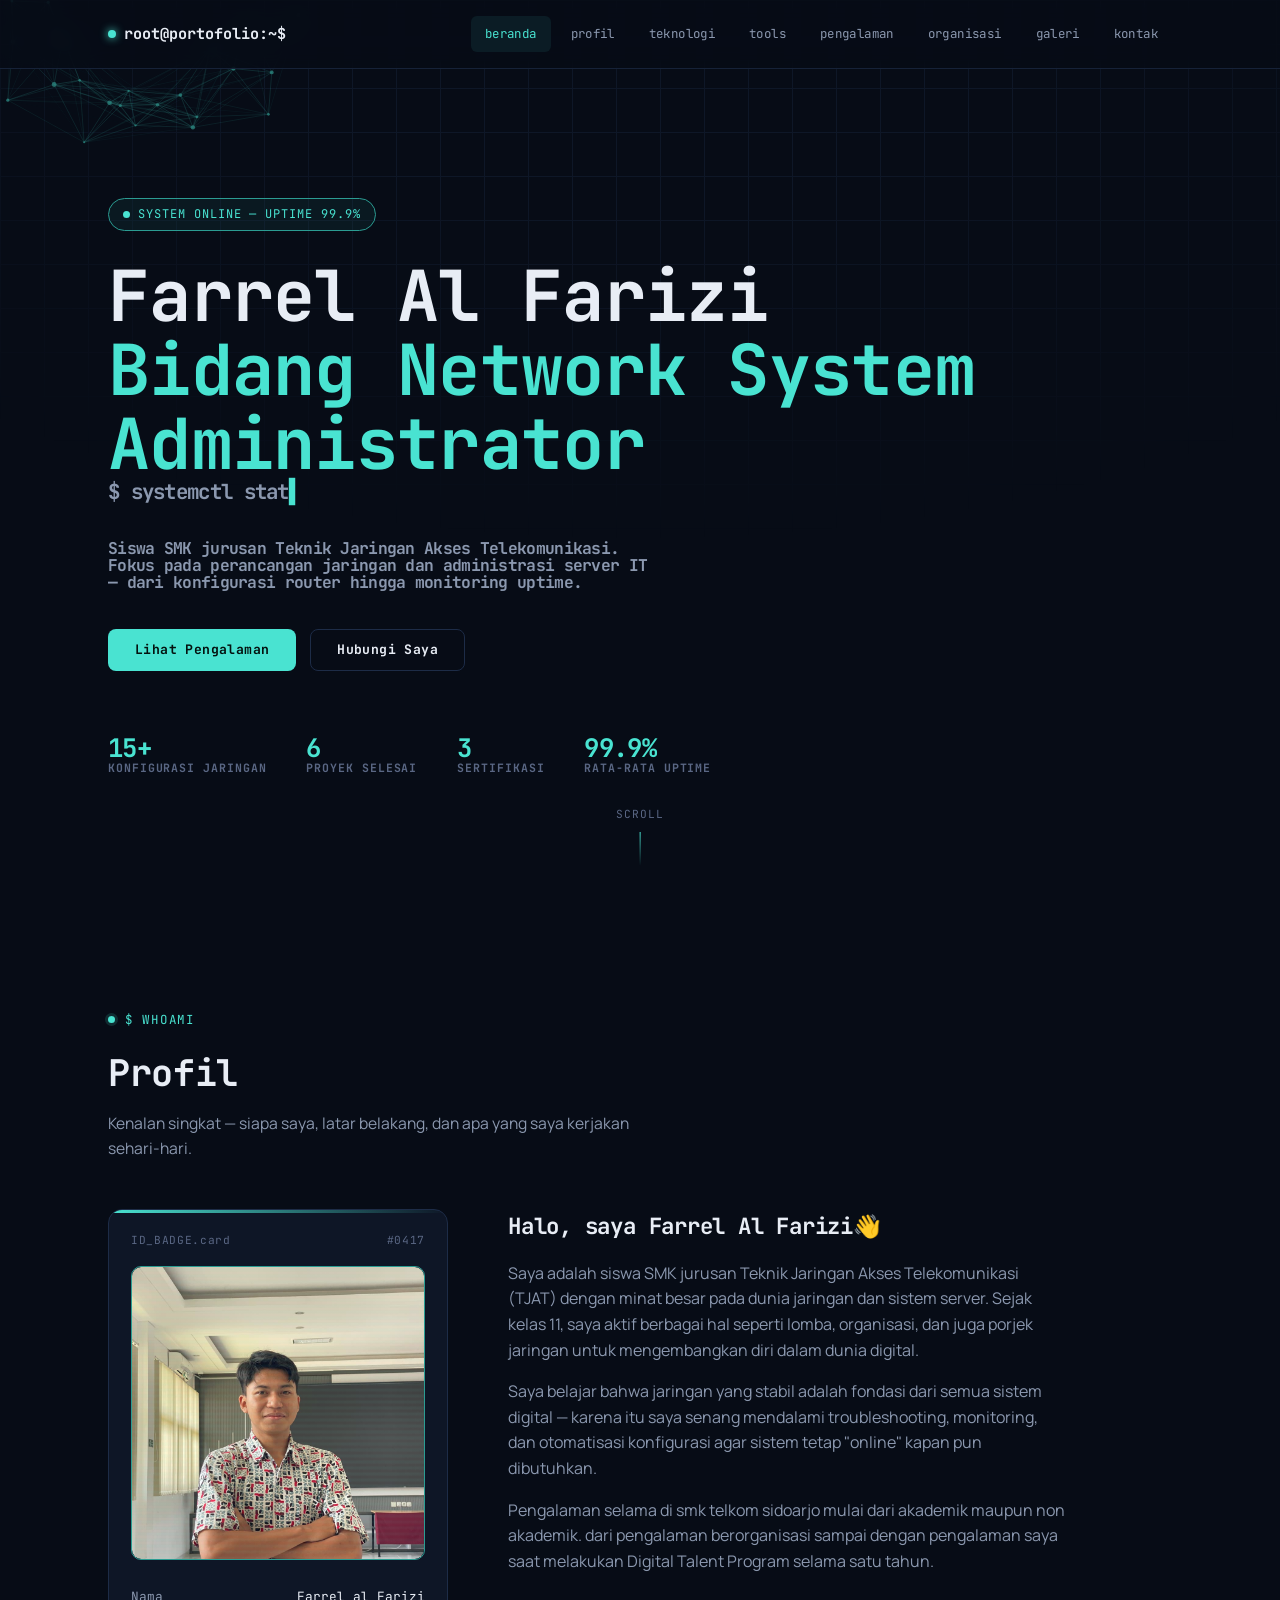
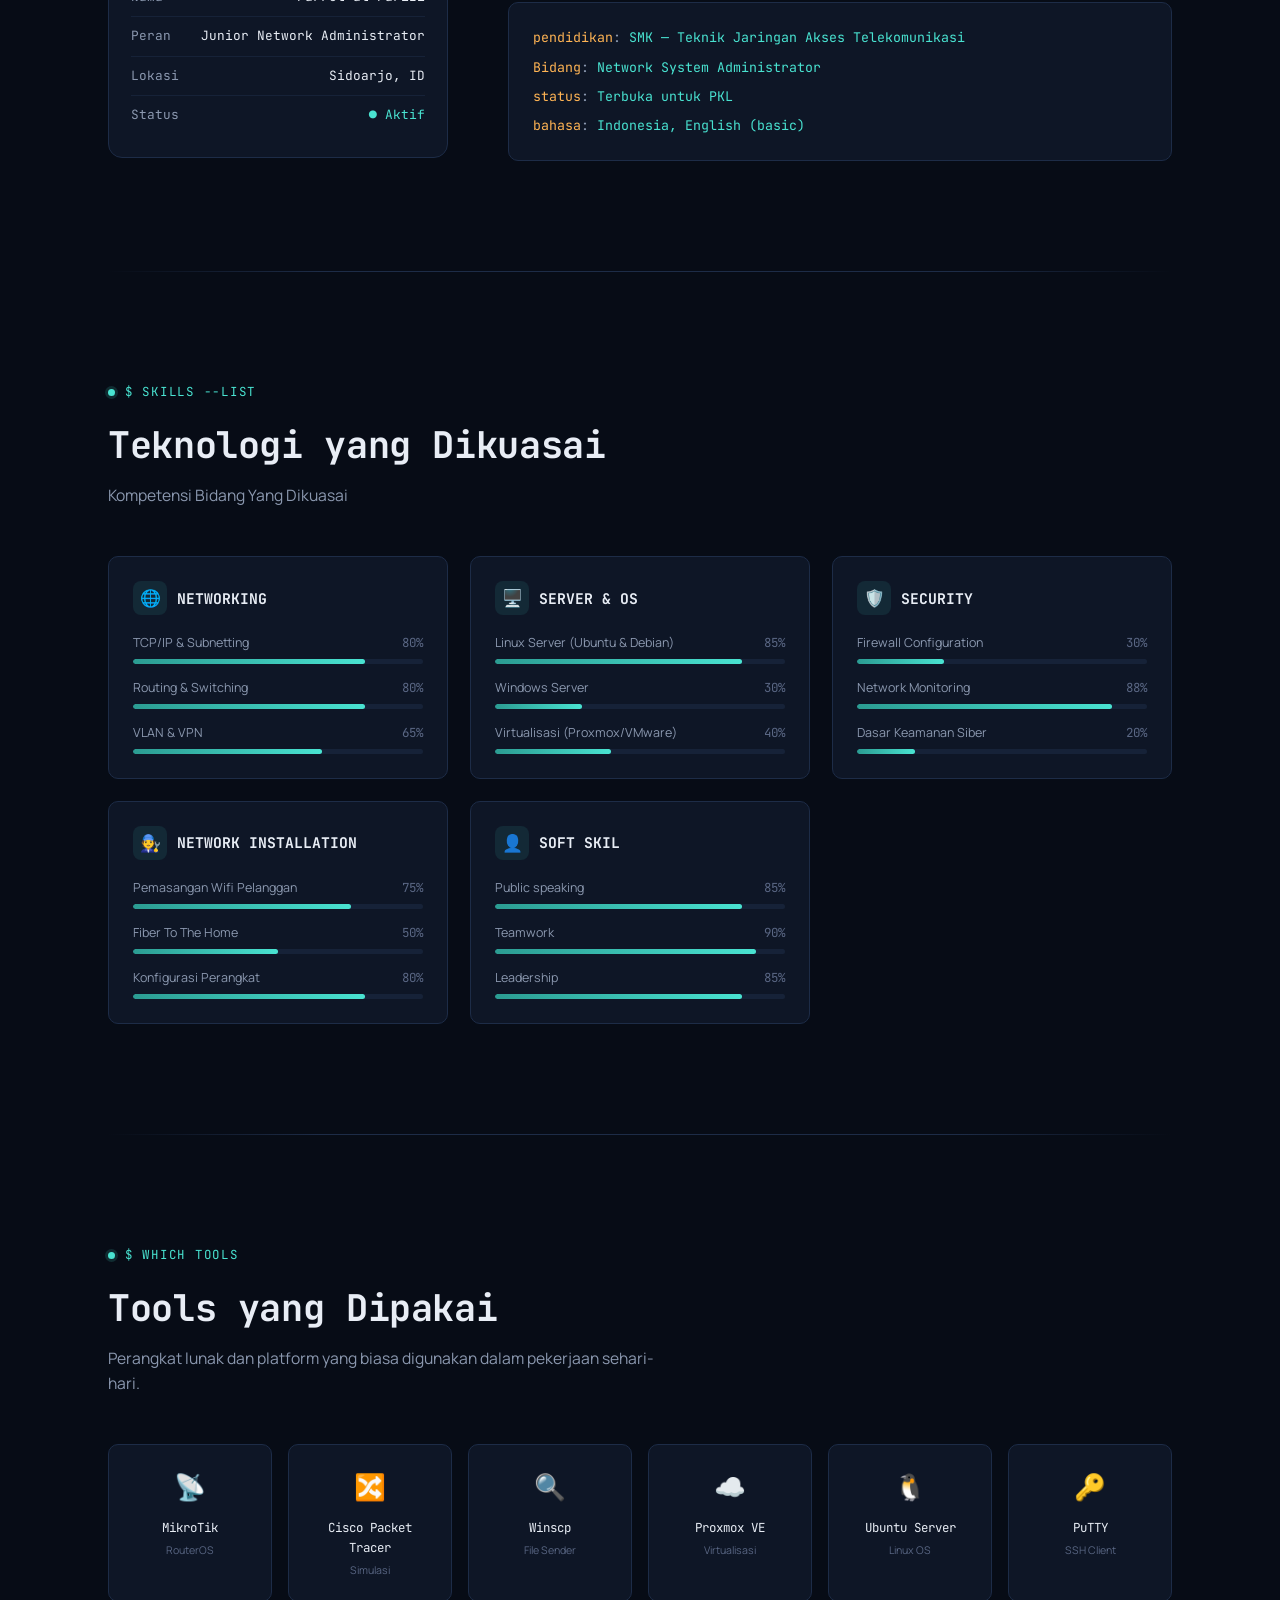
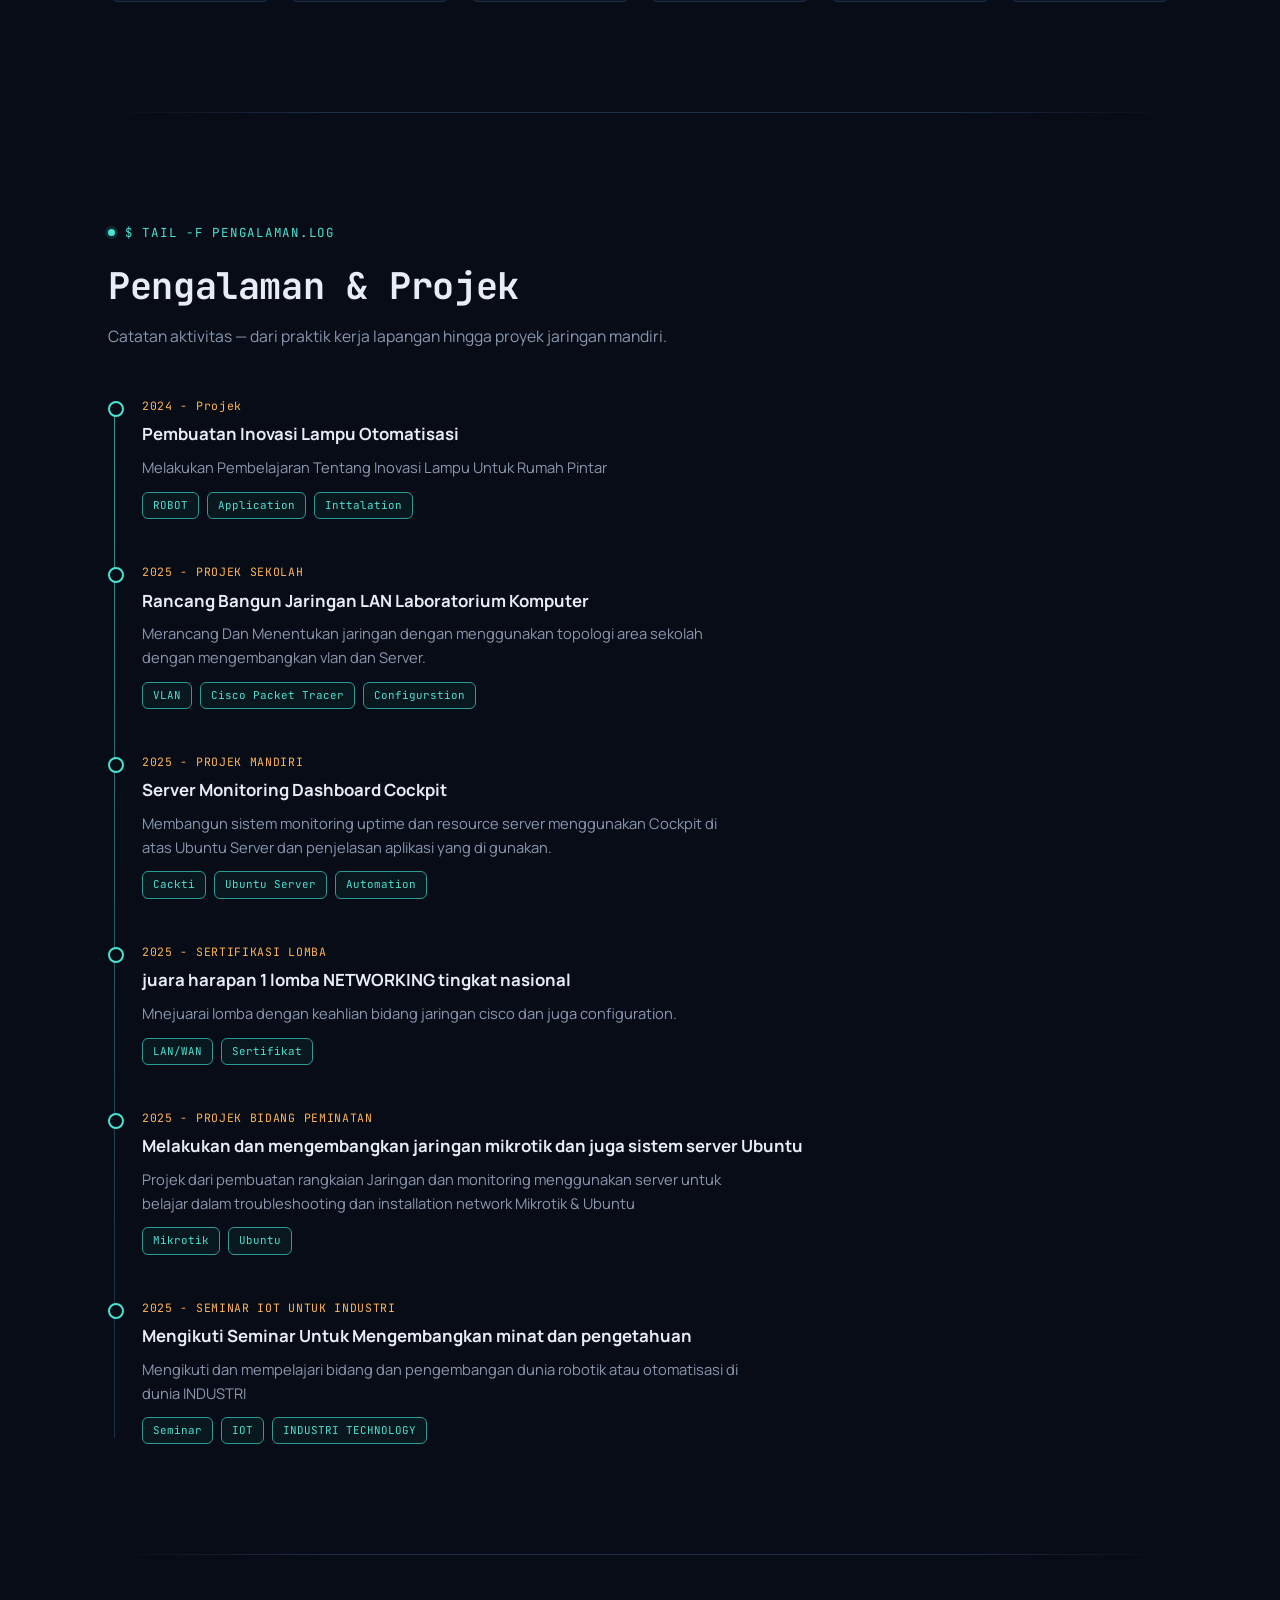
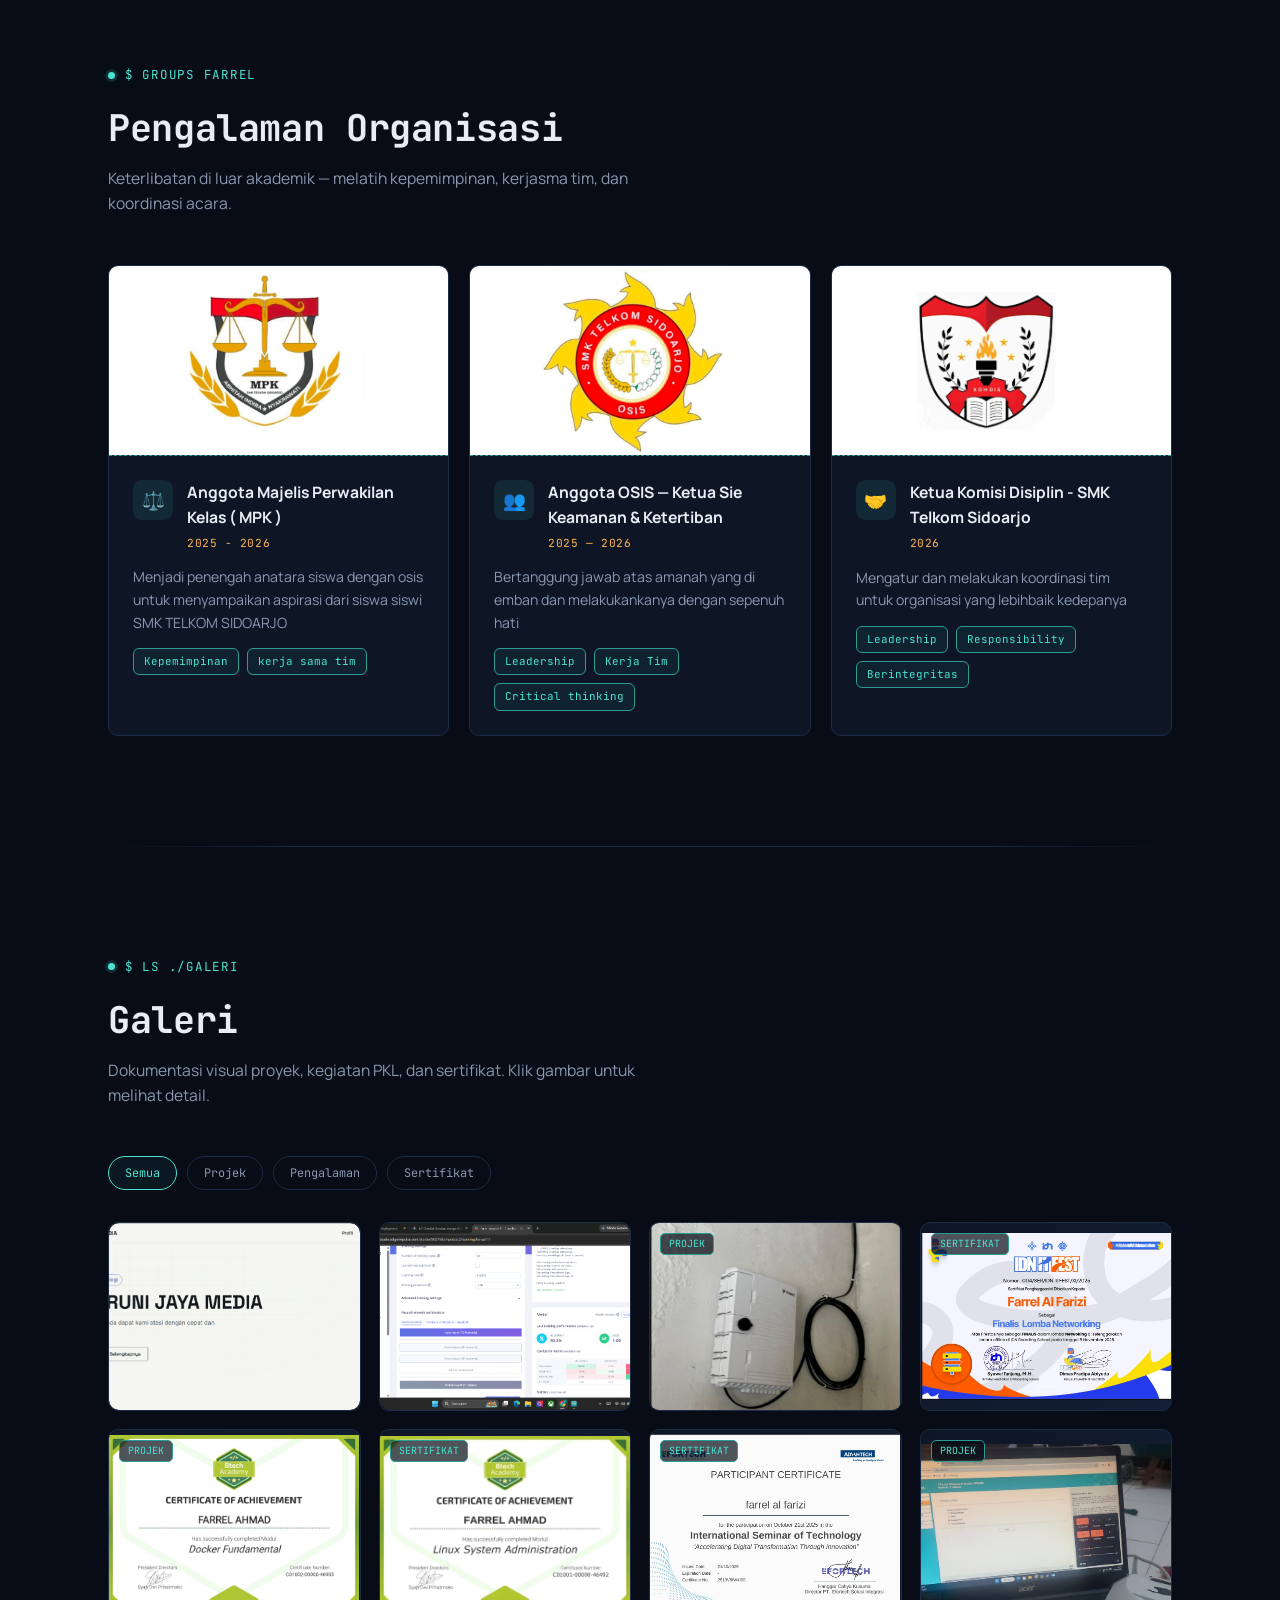
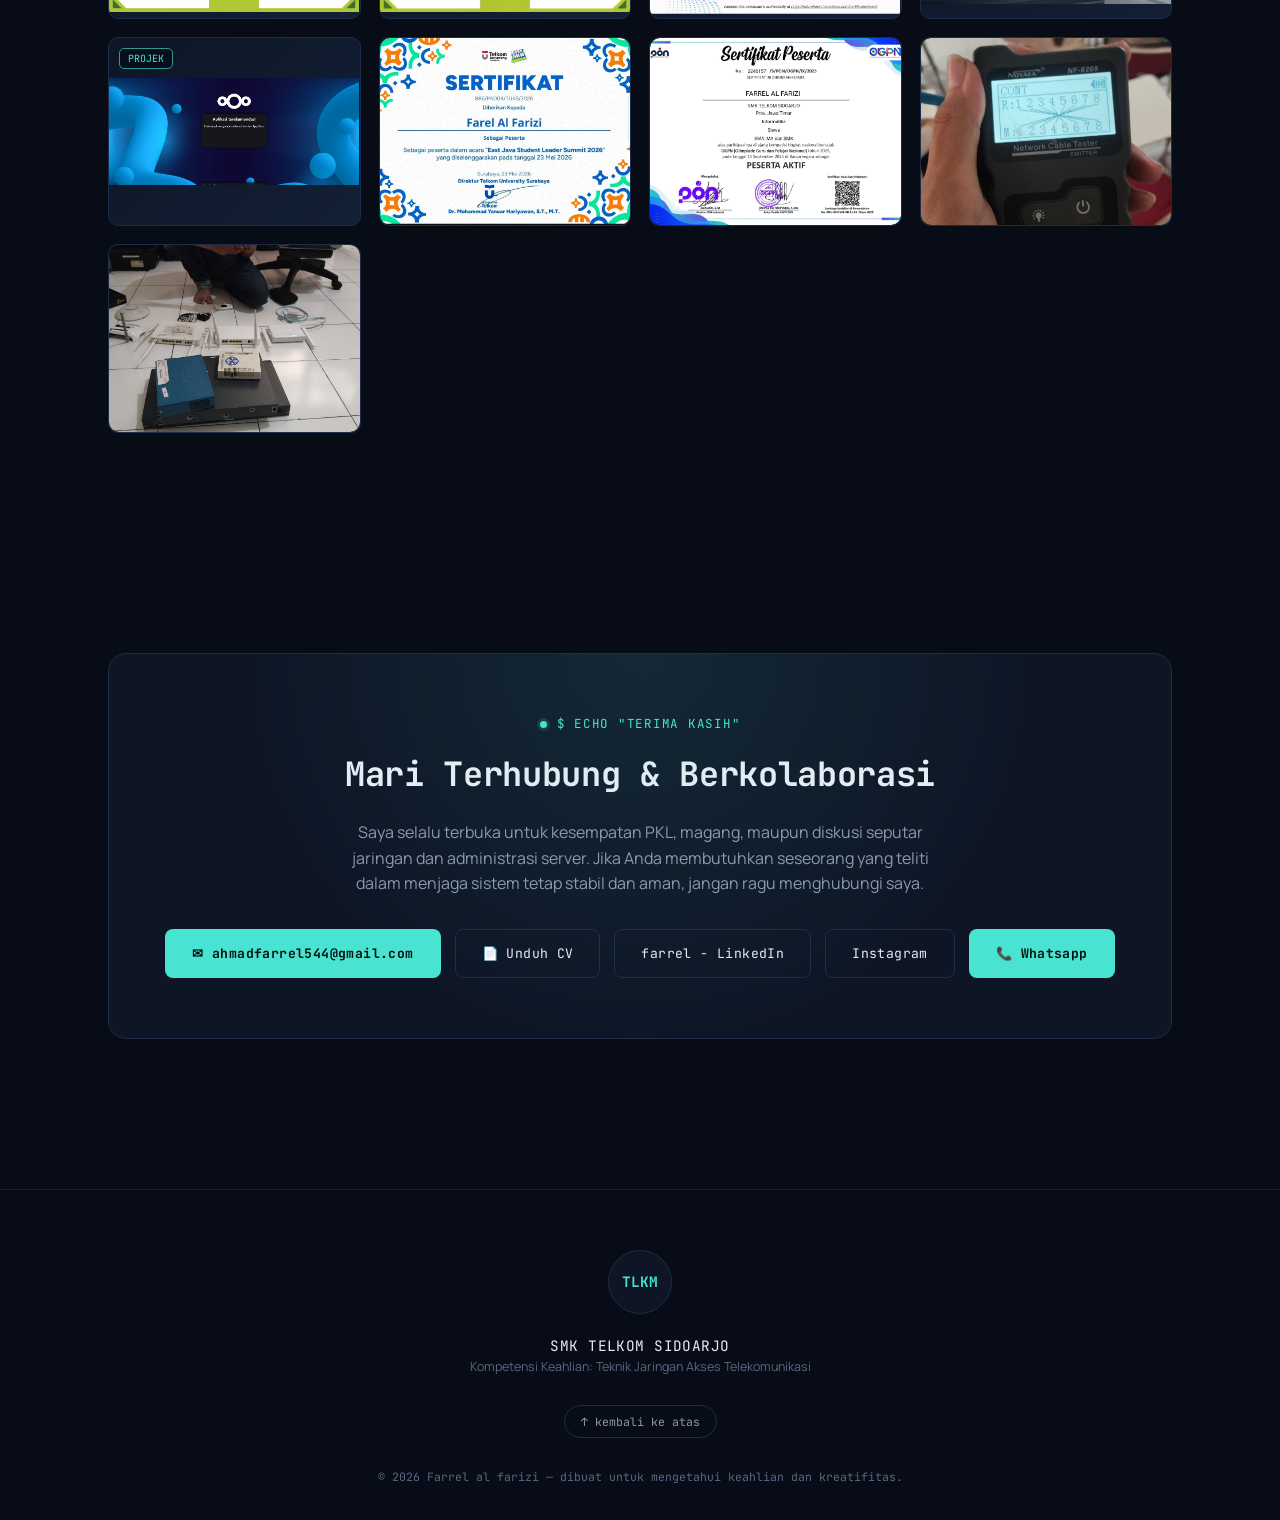
==== commit aa7339c9: "rename to index.html" ====
--- a/index.html
+++ b/index.html
@@ -560,6 +560,13 @@
         <div class="skill-item"><div class="top-row"><span>Fiber To The Home</span><span>50%</span></div><div class="bar-track"><div class="bar-fill" data-w="50"></div></div></div>
         <div class="skill-item"><div class="top-row"><span>Konfigurasi Perangkat</span><span>80%</span></div><div class="bar-track"><div class="bar-fill" data-w="80"></div></div></div>
       </div>
+
+      <div class="skill-card reveal">
+        <div class="cat-head"><div class="icon">👤</div><h4>SOFT SKIL</h4></div>
+        <div class="skill-item"><div class="top-row"><span>Public speaking</span><span>85%</span></div><div class="bar-track"><div class="bar-fill" data-w="85"></div></div></div>
+        <div class="skill-item"><div class="top-row"><span>Teamwork</span><span>90%</span></div><div class="bar-track"><div class="bar-fill" data-w="90"></div></div></div>
+        <div class="skill-item"><div class="top-row"><span>Leadership</span><span>85%</span></div><div class="bar-track"><div class="bar-fill" data-w="85"></div></div></div>
+      </div>
     </div>
   </div>
 </section>
@@ -863,7 +870,7 @@
 <!-- ================= 8. PENUTUP DENGAN LOGO SEKOLAH ================= -->
 <footer>
   <div class="container footer-inner">
-    <div class="school-badge">TLK</div>
+    <div class="school-badge">TLKM</div>
     <div>
       <div class="school-name">SMK TELKOM SIDOARJO</div>
       <div class="school-sub">Kompetensi Keahlian: Teknik Jaringan Akses Telekomunikasi</div>
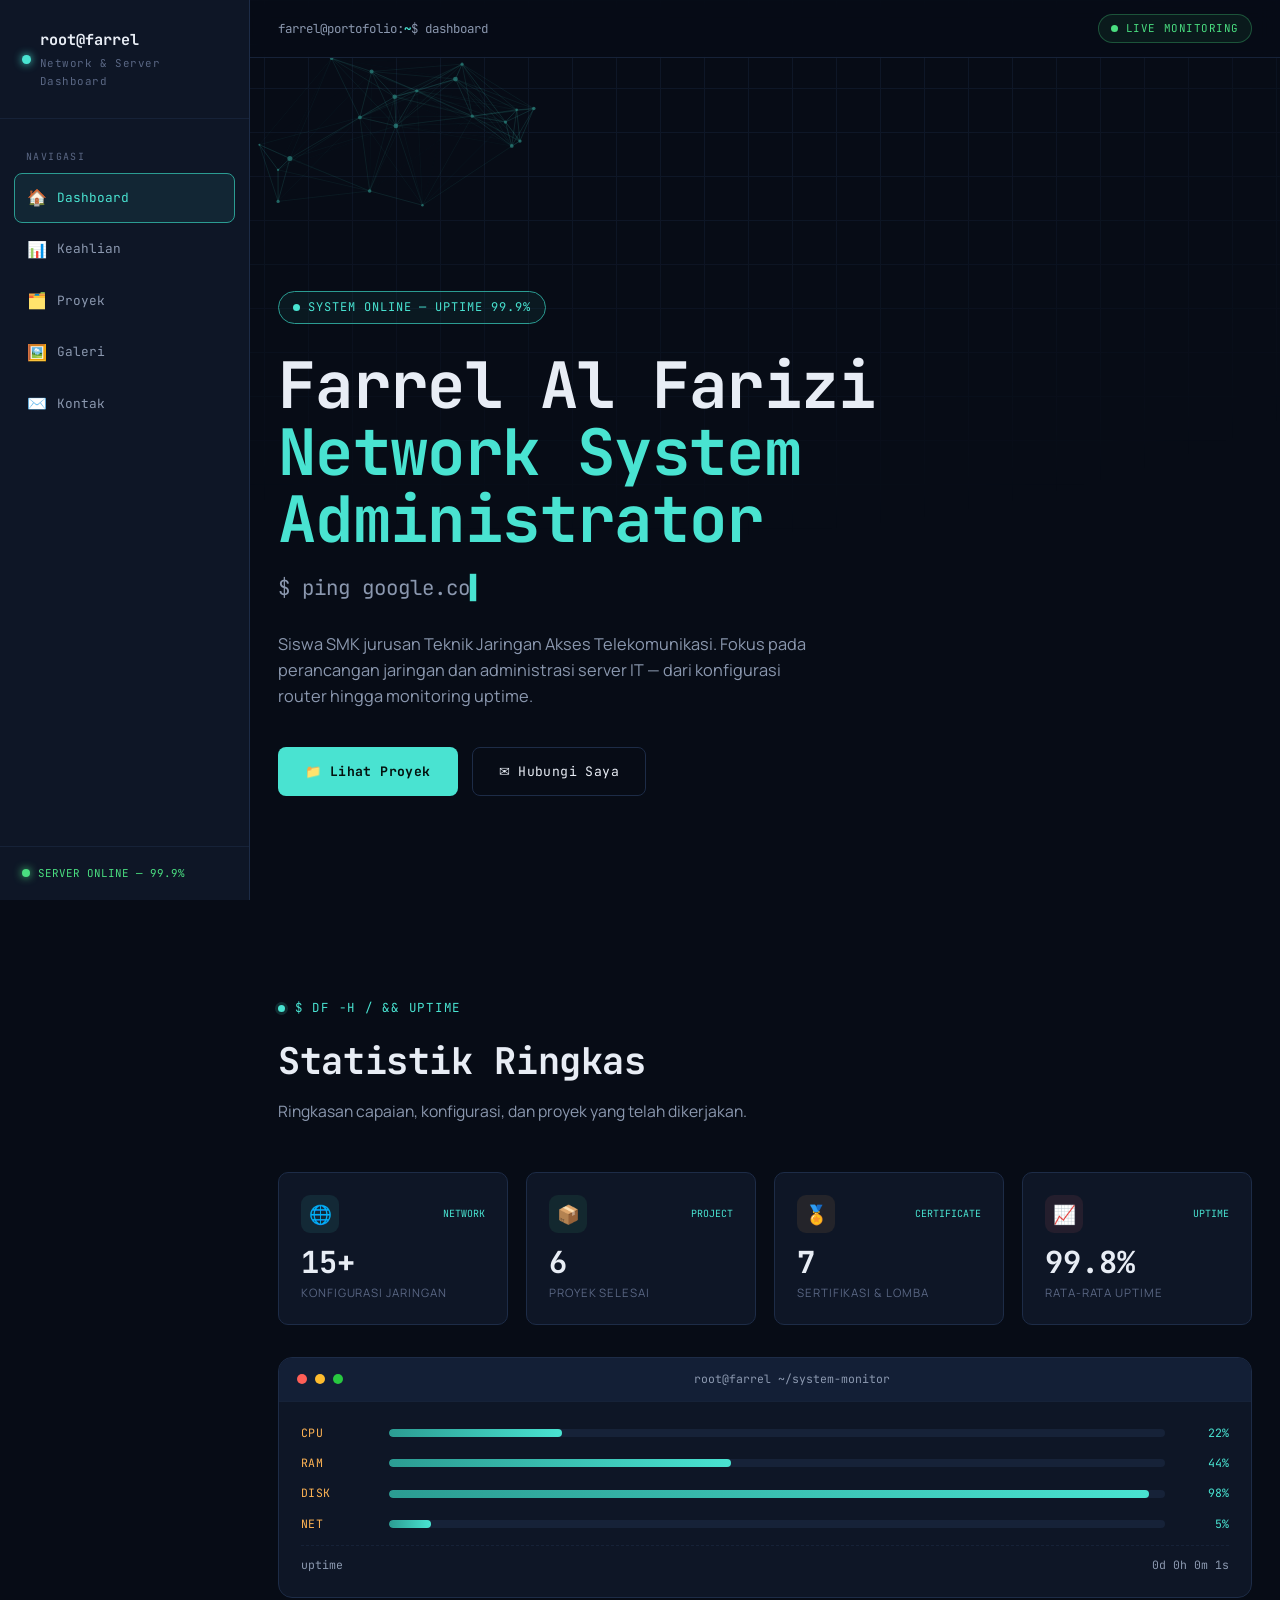
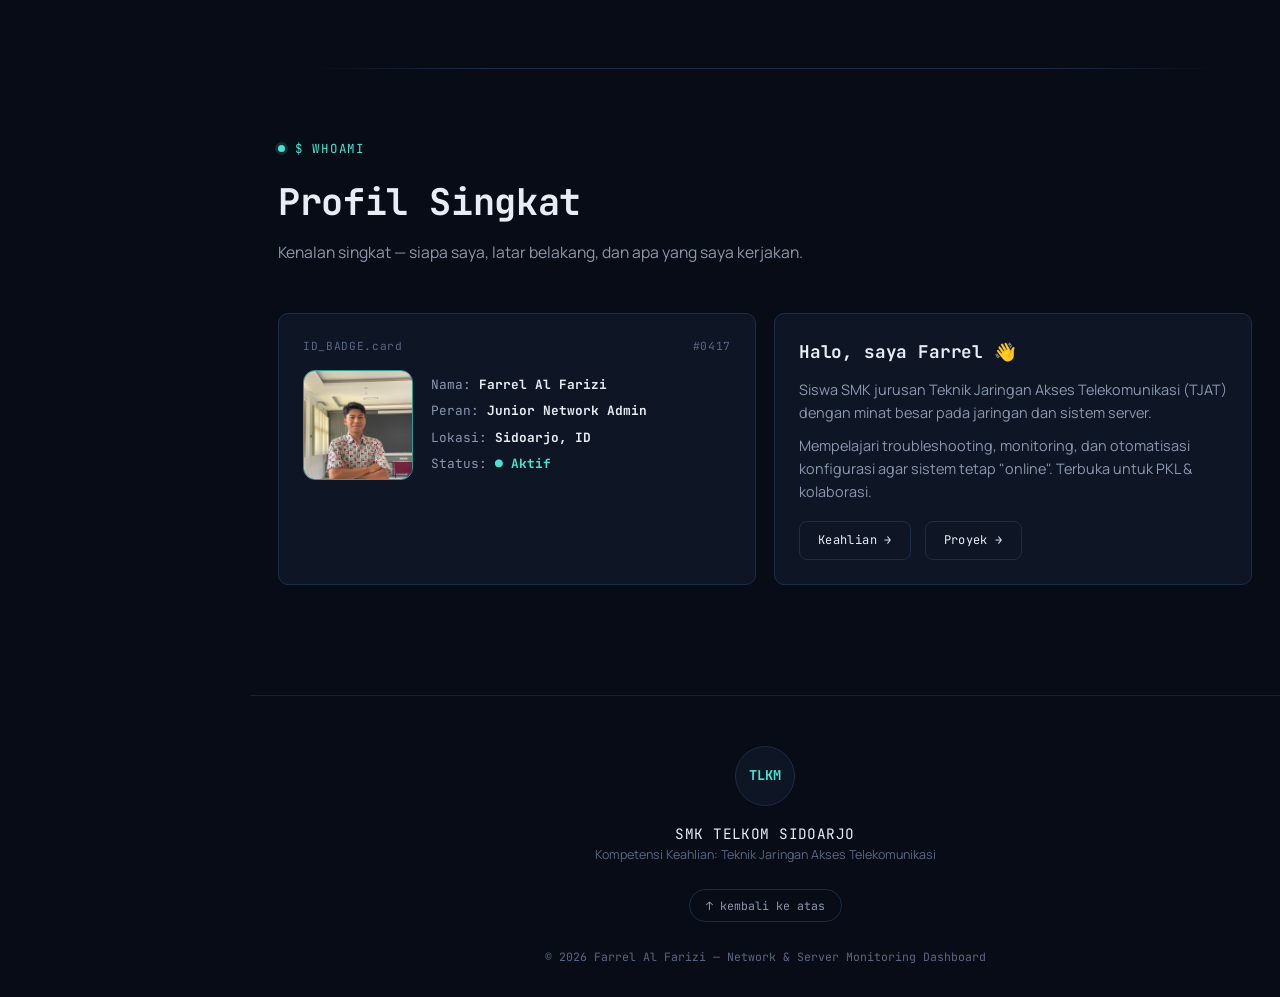
==== commit 20f56a7b: "rename to index.html" ====
--- a/index.html
+++ b/index.html
@@ -3,1045 +3,193 @@
 <head>
 <meta charset="UTF-8">
 <meta name="viewport" content="width=device-width, initial-scale=1.0">
-<title>Farrel Al Farizi — Network & System Administrator</title>
+<title>Farrel Al Farizi — Network & System Administrator | Dashboard</title>
 <link rel="preconnect" href="https://fonts.googleapis.com">
 <link rel="preconnect" href="https://fonts.gstatic.com" crossorigin>
 <link href="https://fonts.googleapis.com/css2?family=JetBrains+Mono:wght@400;500;600;700;800&family=Manrope:wght@400;500;600;700;800&display=swap" rel="stylesheet">
-<style>
-  :root{
-    --bg:#070c16;
-    --bg-panel:#0e1626;
-    --bg-panel-2:#131f36;
-    --border:#1d2c47;
-    --border-soft:#162238;
-    --text:#e8edf5;
-    --text-dim:#8b98af;
-    --text-faint:#5a6784;
-    --cyan:#49e3d1;
-    --cyan-dim:#2b9c92;
-    --amber:#ffb454;
-    --red:#ff6b6b;
-    --mono:'JetBrains Mono', monospace;
-    --sans:'Manrope', sans-serif;
-    --radius:10px;
-  }
-  *{margin:0;padding:0;box-sizing:border-box;}
-  html{scroll-behavior:smooth;}
-  body{
-    background:var(--bg);
-    color:var(--text);
-    font-family:var(--sans);
-    line-height:1.6;
-    overflow-x:hidden;
-  }
-  ::selection{background:var(--cyan);color:#04120f;}
-
-  /* ---------- background grid texture ---------- */
-  .grid-bg{
-    position:fixed; inset:0; z-index:0; pointer-events:none;
-    background-image:
-      linear-gradient(var(--border-soft) 1px, transparent 1px),
-      linear-gradient(90deg, var(--border-soft) 1px, transparent 1px);
-    background-size:44px 44px;
-    -webkit-mask-image: radial-gradient(ellipse 80% 60% at 50% 0%, #000 40%, transparent 100%);
-    mask-image: radial-gradient(ellipse 80% 60% at 50% 0%, #000 40%, transparent 100%);
-    opacity:.5;
-  }
-
-  a{color:inherit; text-decoration:none;}
-  ul{list-style:none;}
-  img{max-width:100%; display:block;}
-  section{position:relative; z-index:1;}
-
-  .container{max-width:1120px; margin:0 auto; padding:0 28px;}
-  .eyebrow{
-    font-family:var(--mono);
-    font-size:.78rem;
-    letter-spacing:.14em;
-    color:var(--cyan);
-    text-transform:uppercase;
-    display:flex; align-items:center; gap:10px;
-    margin-bottom:14px;
-  }
-  .eyebrow::before{
-    content:'';
-    width:7px;height:7px;border-radius:50%;
-    background:var(--cyan);
-    box-shadow:0 0 0 3px rgba(73,227,209,.15);
-  }
-  h1,h2,h3{font-family:var(--mono); font-weight:700; letter-spacing:-.01em;}
-  .section-title{
-    font-size:clamp(1.6rem, 3vw, 2.3rem);
-    color:var(--text);
-    margin-bottom:8px;
-  }
-  .section-sub{
-    color:var(--text-dim);
-    font-size:.98rem;
-    max-width:560px;
-    margin-bottom:48px;
-  }
-  .section-pad{padding:110px 0;}
-  .divider{
-    height:1px;
-    background:linear-gradient(90deg, transparent, var(--border) 20%, var(--border) 80%, transparent);
-  }
-
-  /* ---------- reveal on scroll ---------- */
-  .reveal{opacity:0; transform:translateY(24px); transition:opacity .7s ease, transform .7s ease;}
-  .reveal.in{opacity:1; transform:translateY(0);}
-
-  /* ---------- NAV ---------- */
-  header.nav{
-    position:fixed; top:0; left:0; right:0; z-index:100;
-    background:rgba(7,12,22,.78);
-    backdrop-filter:blur(10px);
-    border-bottom:1px solid var(--border-soft);
-  }
-  .nav-inner{
-    max-width:1120px; margin:0 auto; padding:16px 28px;
-    display:flex; align-items:center; justify-content:space-between;
-  }
-  .nav-logo{
-    font-family:var(--mono); font-weight:700; font-size:.95rem;
-    display:flex; align-items:center; gap:8px; color:var(--text);
-  }
-  .nav-logo .dot{width:8px;height:8px;border-radius:50%;background:var(--cyan); box-shadow:0 0 8px var(--cyan);}
-  .nav-links{display:flex; gap:6px;}
-  .nav-links a{
-    font-family:var(--mono); font-size:.78rem; letter-spacing:.03em;
-    color:var(--text-dim); padding:8px 14px; border-radius:6px;
-    transition:color .2s, background .2s;
-  }
-  .nav-links a:hover{color:var(--text); background:var(--bg-panel-2);}
-  .nav-links a.active{color:var(--cyan); background:rgba(73,227,209,.08);}
-  .nav-toggle{display:none; flex-direction:column; gap:5px; background:none; border:none; cursor:pointer; padding:6px;}
-  .nav-toggle span{width:22px; height:2px; background:var(--text);}
-  .nav-mobile{
-    display:none; flex-direction:column; gap:2px; padding:10px 28px 18px;
-    border-top:1px solid var(--border-soft);
-  }
-  .nav-mobile.open{display:flex;}
-  .nav-mobile a{font-family:var(--mono); font-size:.85rem; color:var(--text-dim); padding:10px 0;}
-
-  /* ---------- HERO ---------- */
-  .hero{
-    min-height:100vh; display:flex; align-items:center;
-    padding-top:90px;
-    position:relative;
-  }
-  #netCanvas{position:absolute; inset:0; z-index:0; opacity:.55;}
-  .hero-inner{position:relative; z-index:2; width:100%;}
-  .status-pill{
-    display:inline-flex; align-items:center; gap:8px;
-    font-family:var(--mono); font-size:.75rem; letter-spacing:.08em;
-    color:var(--cyan); border:1px solid var(--cyan-dim);
-    background:rgba(73,227,209,.06);
-    padding:6px 14px; border-radius:999px; margin-bottom:28px;
-  }
-  .status-pill .blink{
-    width:7px;height:7px;border-radius:50%; background:var(--cyan);
-    animation:pulse 1.6s infinite;
-  }
-  @keyframes pulse{
-    0%,100%{box-shadow:0 0 0 0 rgba(73,227,209,.5);}
-    50%{box-shadow:0 0 0 6px rgba(73,227,209,0);}
-  }
-  .hero h1{
-    font-size:clamp(2.3rem, 6vw, 4.4rem);
-    line-height:1.05;
-    color:var(--text);
-    margin-bottom:18px;
-  }
-  .hero h1 .accent{color:var(--cyan);}
-  .hero .role-line{
-    font-family:var(--mono); font-size:clamp(1rem,2vw,1.3rem);
-    color:var(--text-dim); margin-bottom:26px; min-height:1.6em;
-  }
-  .role-line .cursor{color:var(--cyan); animation:blink 1s step-end infinite;}
-  @keyframes blink{50%{opacity:0;}}
-  .hero p.desc{
-    max-width:540px; color:var(--text-dim); font-size:1.02rem; margin-bottom:38px;
-  }
-  .btn-row{display:flex; gap:14px; flex-wrap:wrap;}
-  .btn{
-    font-family:var(--mono); font-size:.82rem; letter-spacing:.03em;
-    padding:13px 26px; border-radius:8px; cursor:pointer; border:1px solid transparent;
-    transition:transform .18s ease, background .2s, border-color .2s;
-    display:inline-flex; align-items:center; gap:8px;
-  }
-  .btn:hover{transform:translateY(-2px);}
-  .btn-primary{background:var(--cyan); color:#04120f; font-weight:700;}
-  .btn-primary:hover{background:#5cf0dd;}
-  .btn-ghost{border-color:var(--border); color:var(--text);}
-  .btn-ghost:hover{border-color:var(--cyan-dim); color:var(--cyan);}
-
-  .hero-stats{
-    display:flex; gap:40px; margin-top:64px; flex-wrap:wrap;
-  }
-  .hero-stats div{font-family:var(--mono);}
-  .hero-stats .num{font-size:1.6rem; color:var(--cyan); font-weight:700;}
-  .hero-stats .lbl{font-size:.72rem; color:var(--text-faint); letter-spacing:.08em; text-transform:uppercase;}
-
-  .scroll-hint{
-    position:absolute; bottom:34px; left:50%; transform:translateX(-50%);
-    font-family:var(--mono); font-size:.7rem; color:var(--text-faint);
-    display:flex; flex-direction:column; align-items:center; gap:8px;
-    letter-spacing:.1em;
-  }
-  .scroll-hint .line{width:1px; height:34px; background:linear-gradient(var(--cyan), transparent); animation:scrolldown 1.8s infinite;}
-  @keyframes scrolldown{0%{opacity:0; transform:scaleY(0); transform-origin:top;} 40%{opacity:1; transform:scaleY(1); transform-origin:top;} 60%{opacity:1; transform:scaleY(1); transform-origin:bottom;} 100%{opacity:0; transform:scaleY(0); transform-origin:bottom;}}
-
-  /* ---------- PROFIL ---------- */
-  .profil-grid{
-    display:grid; grid-template-columns:340px 1fr; gap:60px; align-items:start;
-  }
-  .id-card{
-    background:var(--bg-panel); border:1px solid var(--border); border-radius:14px;
-    padding:22px; position:relative; overflow:hidden;
-  }
-  .id-card::before{
-    content:''; position:absolute; top:0; left:0; right:0; height:3px;
-    background:linear-gradient(90deg, var(--cyan), transparent);
-  }
-  .id-card-head{
-    display:flex; justify-content:space-between; align-items:center;
-    font-family:var(--mono); font-size:.7rem; color:var(--text-faint);
-    margin-bottom:16px; letter-spacing:.06em;
-  }
-  .photo-frame{
-    width:100%; aspect-ratio:1/1; border-radius:10px;
-    background:
-      repeating-linear-gradient(135deg, var(--bg-panel-2) 0 2px, var(--border-soft) 2px 4px);
-    border:1px dashed var(--border);
-    display:flex; align-items:center; justify-content:center; flex-direction:column; gap:10px;
-    color:var(--text-faint); font-family:var(--mono); font-size:.72rem; text-align:center; padding:20px;
-    overflow:hidden; position:relative;
-  }
-  .photo-frame svg{width:38px; height:38px; opacity:.6;}
-  .photo-frame img{
-    width:100%; height:100%; object-fit:cover; border-radius:9px;
-    display:block;
-  }
-  .photo-frame.has-photo{
-    border-style:solid; border-color:var(--cyan-dim); padding:0; background:none;
-  }
-  .photo-placeholder-text{display:flex; flex-direction:column; align-items:center; gap:10px;}
-  .photo-frame.has-photo .photo-placeholder-text{display:none;}
-  .photo-scanline{
-    position:absolute; inset:0; pointer-events:none;
-    background:linear-gradient(180deg, transparent 0%, rgba(73,227,209,.06) 50%, transparent 100%);
-    background-size:100% 6px;
-  }
-  .id-card-body{margin-top:18px; font-family:var(--mono); font-size:.8rem;}
-  .id-row{display:flex; justify-content:space-between; padding:9px 0; border-bottom:1px solid var(--border-soft); color:var(--text-dim);}
-  .id-row span:last-child{color:var(--text);}
-  .id-row:last-child{border-bottom:none;}
-
-  .profil-text h3{font-size:1.4rem; color:var(--text); margin-bottom:16px;}
-  .profil-text p{color:var(--text-dim); margin-bottom:16px; max-width:560px;}
-  .config-box{
-    background:var(--bg-panel); border:1px solid var(--border); border-radius:var(--radius);
-    padding:20px 24px; margin-top:28px; font-family:var(--mono); font-size:.83rem;
-  }
-  .config-box .line{color:var(--text-dim); padding:4px 0;}
-  .config-box .key{color:var(--amber);}
-  .config-box .val{color:var(--cyan);}
-
-  /* ---------- SKILLS ---------- */
-  .skill-cats{display:grid; grid-template-columns:repeat(auto-fit,minmax(250px,1fr)); gap:22px;}
-  .skill-card{
-    background:var(--bg-panel); border:1px solid var(--border); border-radius:var(--radius);
-    padding:24px; transition:border-color .25s, transform .25s;
-  }
-  .skill-card:hover{border-color:var(--cyan-dim); transform:translateY(-4px);}
-  .skill-card .cat-head{display:flex; align-items:center; gap:10px; margin-bottom:18px;}
-  .skill-card .cat-head .icon{
-    width:34px;height:34px;border-radius:8px; background:rgba(73,227,209,.09);
-    display:flex; align-items:center; justify-content:center; color:var(--cyan); font-size:1.05rem;
-  }
-  .skill-card .cat-head h4{font-size:.92rem; color:var(--text); font-family:var(--mono);}
-  .skill-item{margin-bottom:14px;}
-  .skill-item:last-child{margin-bottom:0;}
-  .skill-item .top-row{display:flex; justify-content:space-between; font-size:.78rem; margin-bottom:6px;}
-  .skill-item .top-row span:first-child{color:var(--text-dim);}
-  .skill-item .top-row span:last-child{color:var(--text-faint); font-family:var(--mono);}
-  .bar-track{height:5px; background:var(--border-soft); border-radius:4px; overflow:hidden;}
-  .bar-fill{height:100%; width:0%; border-radius:4px; background:linear-gradient(90deg, var(--cyan-dim), var(--cyan)); transition:width 1.1s cubic-bezier(.2,.8,.2,1);}
-
-  /* ---------- TOOLS ---------- */
-  .tools-grid{display:grid; grid-template-columns:repeat(auto-fill,minmax(150px,1fr)); gap:16px;}
-  .tool-badge{
-    background:var(--bg-panel); border:1px solid var(--border); border-radius:var(--radius);
-    padding:22px 16px; text-align:center; transition:transform .2s, border-color .2s, background .2s;
-    cursor:default;
-  }
-  .tool-badge:hover{transform:translateY(-5px); border-color:var(--cyan-dim); background:var(--bg-panel-2);}
-  .tool-badge .glyph{font-size:1.6rem; margin-bottom:10px;}
-  .tool-badge .name{font-family:var(--mono); font-size:.78rem; color:var(--text);}
-  .tool-badge .tag{font-size:.66rem; color:var(--text-faint); margin-top:4px;}
-
-  /* ---------- EXPERIENCE TIMELINE ---------- */
-  .timeline{position:relative; padding-left:34px;}
-  .timeline::before{
-    content:''; position:absolute; left:6px; top:6px; bottom:6px; width:1px;
-    background:linear-gradient(var(--cyan-dim), var(--border) 90%);
-  }
-  .tl-item{position:relative; padding-bottom:44px;}
-  .tl-item:last-child{padding-bottom:0;}
-  .tl-item::before{
-    content:''; position:absolute; left:-34px; top:4px; width:12px; height:12px;
-    border-radius:50%; background:var(--bg); border:2px solid var(--cyan);
-  }
-  .tl-meta{
-    font-family:var(--mono); font-size:.72rem; color:var(--amber); letter-spacing:.06em;
-    margin-bottom:6px; display:flex; gap:10px; align-items:center;
-  }
-  .tl-item h4{font-size:1.05rem; color:var(--text); margin-bottom:8px; font-family:var(--sans); font-weight:700;}
-  .tl-item p{color:var(--text-dim); font-size:.92rem; margin-bottom:12px; max-width:600px;}
-  .tl-tags{display:flex; gap:8px; flex-wrap:wrap;}
-  .tl-tags span{
-    font-family:var(--mono); font-size:.68rem; color:var(--cyan);
-    border:1px solid var(--cyan-dim); background:rgba(73,227,209,.05);
-    padding:4px 10px; border-radius:6px;
-  }
-
-  /* ---------- ORGANISASI ---------- */
-  .org-grid{display:grid; grid-template-columns:repeat(auto-fit,minmax(310px,1fr)); gap:20px;}
-  .org-card{
-    background:var(--bg-panel); border:1px solid var(--border); border-radius:var(--radius);
-    padding:0; overflow:hidden; transition:border-color .25s, transform .25s;
-  }
-  .org-card:hover{border-color:var(--cyan-dim); transform:translateY(-4px);}
-  .org-image{
-    width:100%; aspect-ratio:16/9; position:relative; overflow:hidden;
-    background:repeating-linear-gradient(135deg, var(--bg-panel-2) 0 2px, var(--border-soft) 2px 4px);
-    border-bottom:1px dashed var(--border);
-    display:flex; align-items:center; justify-content:center;
-  }
-  .org-image img{width:100%; height:100%; object-fit:cover; display:block;}
-  .org-image .org-img-placeholder{
-    display:flex; flex-direction:column; align-items:center; gap:8px; text-align:center;
-    color:var(--text-faint); font-family:var(--mono); font-size:.68rem; padding:14px;
-  }
-  .org-image .org-img-placeholder svg{width:26px; height:26px; opacity:.55;}
-  .org-image.has-photo{border-bottom-color:var(--cyan-dim);}
-  .org-image.has-photo .org-img-placeholder{display:none;}
-  .org-body{padding:24px;}
-  .org-head{display:flex; gap:14px; align-items:flex-start; margin-bottom:14px;}
-  .org-icon{
-    width:40px; height:40px; border-radius:9px; background:rgba(73,227,209,.09);
-    display:flex; align-items:center; justify-content:center; font-size:1.15rem; flex-shrink:0;
-  }
-  .org-head h4{font-family:var(--sans); font-weight:700; font-size:.98rem; color:var(--text); margin-bottom:4px;}
-  .org-period{font-family:var(--mono); font-size:.7rem; color:var(--amber); letter-spacing:.05em;}
-  .org-card p{color:var(--text-dim); font-size:.88rem; margin-bottom:14px;}
-
-  /* ---------- GALLERY ---------- */
-  .gallery-grid{display:grid; grid-template-columns:repeat(auto-fill,minmax(230px,1fr)); gap:18px;}
-  .gal-item{
-    aspect-ratio:4/3; border-radius:var(--radius); border:1px solid var(--border);
-    background:linear-gradient(135deg, var(--bg-panel), var(--bg-panel-2));
-    display:flex; flex-direction:column; align-items:center; justify-content:center; gap:10px;
-    cursor:pointer; position:relative; overflow:hidden; transition:transform .25s, border-color .25s;
-  }
-  .gal-photo{
-    position: absolute; inset: 0; width: 100%; height: 100%;
-    object-fit: cover; display: block; border-radius: var(--radius);
-  }
-  .gal-item.has-photo svg,
-  .gal-item.has-photo .gal-label{display: none;}
-  .gal-item:hover{transform:translateY(-4px); border-color:var(--cyan-dim);}
-  .gal-item svg{width:30px;height:30px; color:var(--text-faint);}
-  .gal-item .gal-label{font-family:var(--mono); font-size:.72rem; color:var(--text-dim); text-align:center; padding:0 16px;}
-  .gal-item .gal-type{
-    position:absolute; top:10px; left:10px; font-family:var(--mono); font-size:.62rem;
-    color:var(--cyan); border:1px solid var(--cyan-dim); padding:2px 8px; border-radius:5px;
-    background:rgba(7,12,22,.7);
-  }
-  .filter-row{display:flex; gap:10px; margin-bottom:32px; flex-wrap:wrap;}
-  .filter-btn{
-    font-family:var(--mono); font-size:.74rem; padding:8px 16px; border-radius:999px;
-    border:1px solid var(--border); color:var(--text-dim); cursor:pointer; background:transparent;
-    transition:all .2s;
-  }
-  .filter-btn.active, .filter-btn:hover{border-color:var(--cyan); color:var(--cyan); background:rgba(73,227,209,.06);}
-
-  /* lightbox */
-  .lightbox{
-    position:fixed; inset:0; background:rgba(4,7,13,.9); backdrop-filter:blur(6px);
-    display:none; align-items:center; justify-content:center; z-index:1000; padding:30px;
-  }
-  .lightbox.open{display:flex;}
-  .lightbox-box{
-    background:var(--bg-panel); border:1px solid var(--border); border-radius:14px;
-    max-width:520px; width:100%; padding:34px; text-align:center; position:relative;
-  }
-  .lightbox-box svg{width:44px;height:44px; color:var(--cyan); margin-bottom:16px;}
-  .lightbox-box h4{font-family:var(--mono); color:var(--text); margin-bottom:10px;}
-  .lightbox-box p{color:var(--text-dim); font-size:.85rem;}
-  .lightbox-close{
-    position:absolute; top:16px; right:16px; background:none; border:none; color:var(--text-faint);
-    font-size:1.3rem; cursor:pointer;
-  }
-
-  /* ---------- CLOSING ---------- */
-  .closing{
-    background:var(--bg-panel); border:1px solid var(--border); border-radius:18px;
-    padding:60px 44px; text-align:center; position:relative; overflow:hidden;
-  }
-  .closing::after{
-    content:''; position:absolute; inset:0;
-    background:radial-gradient(circle at 50% 0%, rgba(73,227,209,.09), transparent 60%);
-    pointer-events:none;
-  }
-  .closing h2{font-size:clamp(1.5rem,3vw,2.1rem); margin-bottom:18px; position:relative;}
-  .closing p{color:var(--text-dim); max-width:600px; margin:0 auto 32px; position:relative; font-size:1rem;}
-  .contact-row{display:flex; gap:14px; justify-content:center; flex-wrap:wrap; position:relative;}
-
-  /* ---------- FOOTER ---------- */
-  footer{padding:60px 0 34px; border-top:1px solid var(--border-soft); margin-top:40px;}
-  .footer-inner{display:flex; flex-direction:column; align-items:center; gap:20px; text-align:center;}
-  .school-badge{
-    width:64px; height:64px; border-radius:50%; border:1px solid var(--border);
-    background:var(--bg-panel); display:flex; align-items:center; justify-content:center;
-    font-family:var(--mono); font-weight:700; color:var(--cyan); font-size:.9rem;
-  }
-  footer .school-name{font-family:var(--mono); color:var(--text); font-size:.9rem; letter-spacing:.03em;}
-  footer .school-sub{color:var(--text-faint); font-size:.78rem;}
-  footer .copyright{color:var(--text-faint); font-size:.72rem; font-family:var(--mono); margin-top:10px;}
-  .back-top{
-    margin-top:8px; font-family:var(--mono); font-size:.72rem; color:var(--text-dim);
-    border:1px solid var(--border); padding:8px 16px; border-radius:999px; cursor:pointer; background:none;
-  }
-  .back-top:hover{color:var(--cyan); border-color:var(--cyan-dim);}
-
-  @media (max-width:820px){
-    .profil-grid{grid-template-columns:1fr;}
-    .nav-links{display:none;}
-    .nav-toggle{display:flex;}
-    .hero-stats{gap:26px;}
-  }
-</style>
+<link rel="stylesheet" href="style.css">
 </head>
 <body>
 
 <div class="grid-bg"></div>
 
-<!-- ================= NAV ================= -->
-<header class="nav">
-  <div class="nav-inner">
-    <div class="nav-logo"><span class="dot"></span>root@portofolio:~$</div>
-    <nav class="nav-links" id="navLinks">
-      <a href="#beranda">beranda</a>
-      <a href="#profil">profil</a>
-      <a href="#teknologi">teknologi</a>
-      <a href="#tools">tools</a>
-      <a href="#pengalaman">pengalaman</a>
-      <a href="#organisasi">organisasi</a>
-      <a href="#galeri">galeri</a>
-      <a href="#kontak">kontak</a>
+<div class="layout">
+
+  <!-- ================= SIDEBAR ================= -->
+  <aside class="sidebar" id="sidebar">
+    <div class="sidebar-head">
+      <div class="sidebar-logo">
+        <span class="dot"></span>
+        <div>root@farrel<small>Network &amp; Server Dashboard</small></div>
+      </div>
+    </div>
+    <nav class="sidebar-nav">
+      <div class="nav-label">Navigasi</div>
+      <a href="index.html" class="active"><span class="ic">🏠</span>Dashboard</a>
+      <a href="skills.html"><span class="ic">📊</span>Keahlian</a>
+      <a href="projects.html"><span class="ic">🗂️</span>Proyek</a>
+      <a href="gallery.html"><span class="ic">🖼️</span>Galeri</a>
+      <a href="contact.html"><span class="ic">✉️</span>Kontak</a>
     </nav>
-    <button class="nav-toggle" id="navToggle" aria-label="Buka menu"><span></span><span></span><span></span></button>
-  </div>
-  <div class="nav-mobile" id="navMobile">
-    <a href="#beranda">beranda</a>
-    <a href="#profil">profil</a>
-    <a href="#teknologi">teknologi</a>
-    <a href="#tools">tools</a>
-    <a href="#pengalaman">pengalaman</a>
-    <a href="#organisasi">organisasi</a>
-    <a href="#galeri">galeri</a>
-    <a href="#kontak">kontak</a>
-  </div>
-</header>
+    <div class="sidebar-foot">
+      <div class="status"><span class="dot-s"></span>SERVER ONLINE — 99.9%</div>
+    </div>
+  </aside>
 
-<!-- ================= 1. HERO / PENGENALAN ================= -->
-<section class="hero" id="beranda">
-  <canvas id="netCanvas"></canvas>
-  <div class="container hero-inner">
-    <div class="status-pill"><span class="blink"></span>SYSTEM ONLINE — UPTIME 99.9%</div>
-    <h1>Farrel Al Farizi<br><span class="accent">Bidang</span>
-     <span class="accent">Network System Administrator</span></h>
-    <div class="role-line">$ <span id="typeTarget"></span><span class="cursor">▌</span></div>
-    <p class="desc">Siswa SMK jurusan Teknik Jaringan Akses Telekomunikasi. Fokus pada perancangan jaringan dan administrasi server IT — dari konfigurasi router hingga monitoring uptime.</p>
-    <div class="btn-row">
-      <a href="#pengalaman" class="btn btn-primary">Lihat Pengalaman</a>
-      <a href="#kontak" class="btn btn-ghost">Hubungi Saya</a>
+  <!-- ================= MAIN ================= -->
+  <main class="main">
+
+    <!-- topbar -->
+    <div class="topbar">
+      <button class="menu-btn" id="menuBtn">☰</button>
+      <div class="crumb">farrel@portofolio:<b>~</b>$ <span>dashboard</span></div>
+      <div class="spacer"></div>
+      <div class="live"><span class="blink"></span>LIVE MONITORING</div>
     </div>
-    <div class="hero-stats">
-      <div><div class="num">15+</div><div class="lbl">Konfigurasi Jaringan</div></div>
-      <div><div class="num">6</div><div class="lbl">Proyek Selesai</div></div>
-      <div><div class="num">3</div><div class="lbl">Sertifikasi</div></div>
-      <div><div class="num">99.9%</div><div class="lbl">Rata-rata Uptime</div></div>
-    </div>
-  </div>
-  <div class="scroll-hint"><span>SCROLL</span><span class="line"></span></div>
-</section>
 
-<!-- ================= 2. PROFIL WAJAH ================= -->
-<section class="section-pad" id="profil">
-  <div class="container">
-    <div class="eyebrow">$ whoami</div>
-    <h2 class="section-title reveal">Profil</h2>
-    <p class="section-sub reveal">Kenalan singkat — siapa saya, latar belakang, dan apa yang saya kerjakan sehari-hari.</p>
-
-    <div class="profil-grid">
-      <div class="id-card reveal">
-        <div class="id-card-head"><span>ID_BADGE.card</span><span>#0417</span></div>
-        <div class="photo-frame" id="photoFrame">
-          <img id="profilePhoto" src="data diri.jpeg" alt="Foto profil Farrel al Farizi"
-           onload="document.getElementById('photoFrame').classList.add('has-photo')"
-           onerror="this.style.display='none'">
-        <div class="photo-scanline"></div>
-        <div class="photo-placeholder-text">
-         <svg viewBox="0 0 24 24" fill="none" stroke="currentColor" stroke-width="1.5"><circle cx="12" cy="8" r="4"/><path d="M4 21c0-4.4 3.6-7 8-7s8 2.6 8 7"/></svg>
-           Belum ada foto.<br>Simpan foto sebagai <b style="color:var(--text-dim)">foto-profil.jpg</b><br>di folder yang sama dengan file ini<br>(disarankan rasio 1:1, min. 500x500px)
+    <!-- ============ HERO ============ -->
+    <section class="hero" id="beranda">
+      <canvas id="netCanvas"></canvas>
+      <div class="container hero-inner">
+        <div class="status-pill"><span class="blink"></span>SYSTEM ONLINE — UPTIME 99.9%</div>
+        <h1>Farrel Al Farizi<br><span class="accent">Network System Administrator</span></h1>
+        <div class="role-line">$ <span id="typeTarget"></span><span class="cursor">▌</span></div>
+        <p class="desc">Siswa SMK jurusan Teknik Jaringan Akses Telekomunikasi. Fokus pada perancangan jaringan dan administrasi server IT — dari konfigurasi router hingga monitoring uptime.</p>
+        <div class="btn-row">
+          <a href="projects.html" class="btn btn-primary">📁 Lihat Proyek</a>
+          <a href="contact.html" class="btn btn-ghost">✉ Hubungi Saya</a>
         </div>
       </div>
-        <div class="id-card-body">
-          <div class="id-row"><span>Nama</span><span>Farrel al Farizi</span></div>
-          <div class="id-row"><span>Peran</span><span>Junior Network Administrator</span></div>
-          <div class="id-row"><span>Lokasi</span><span>Sidoarjo, ID</span></div>
-          <div class="id-row"><span>Status</span><span style="color:var(--cyan)">● Aktif</span></div>
+    </section>
+
+    <!-- ============ STATS OVERVIEW ============ -->
+    <section class="section-pad" id="statistik" style="padding-top:40px;">
+      <div class="container">
+        <div class="eyebrow">$ df -h / && uptime</div>
+        <h2 class="section-title reveal">Statistik Ringkas</h2>
+        <p class="section-sub reveal">Ringkasan capaian, konfigurasi, dan proyek yang telah dikerjakan.</p>
+
+        <div class="stat-grid">
+          <div class="stat-card reveal">
+            <div class="stat-top"><div class="stat-ic">🌐</div><div class="stat-tag">NETWORK</div></div>
+            <div class="stat-num" data-count="15" data-suffix="+">0</div>
+            <div class="stat-lbl">Konfigurasi Jaringan</div>
+          </div>
+          <div class="stat-card reveal">
+            <div class="stat-top"><div class="stat-ic green">📦</div><div class="stat-tag">PROJECT</div></div>
+            <div class="stat-num" data-count="6">0</div>
+            <div class="stat-lbl">Proyek Selesai</div>
+          </div>
+          <div class="stat-card reveal">
+            <div class="stat-top"><div class="stat-ic amber">🏅</div><div class="stat-tag">CERTIFICATE</div></div>
+            <div class="stat-num" data-count="7">0</div>
+            <div class="stat-lbl">Sertifikasi &amp; Lomba</div>
+          </div>
+          <div class="stat-card reveal">
+            <div class="stat-top"><div class="stat-ic red">📈</div><div class="stat-tag">UPTIME</div></div>
+            <div class="stat-num" data-count="99.9" data-decimal="1" data-suffix="%">0</div>
+            <div class="stat-lbl">Rata-rata Uptime</div>
+          </div>
+        </div>
+
+        <!-- live monitor widget -->
+        <div class="monitor reveal" style="margin-top:32px;">
+          <div class="monitor-head">
+            <span class="t-dot r"></span><span class="t-dot y"></span><span class="t-dot g"></span>
+            <span class="t-title">root@farrel ~/system-monitor</span>
+          </div>
+          <div class="monitor-body">
+            <div class="metric-row"><span class="m-name">CPU</span><div class="m-bar"><i></i></div><span class="m-val">0%</span></div>
+            <div class="metric-row"><span class="m-name">RAM</span><div class="m-bar"><i></i></div><span class="m-val">0%</span></div>
+            <div class="metric-row"><span class="m-name">DISK</span><div class="m-bar"><i></i></div><span class="m-val">0%</span></div>
+            <div class="metric-row"><span class="m-name">NET</span><div class="m-bar"><i></i></div><span class="m-val">0%</span></div>
+            <div class="uptime-line"><span>uptime</span><span class="u-val">0d 0h 0m 0s</span></div>
+          </div>
         </div>
       </div>
+    </section>
 
-      <div class="profil-text reveal">
-        <h3>Halo, saya Farrel Al Farizi👋</h3>
-        <p>Saya adalah siswa SMK jurusan Teknik Jaringan Akses Telekomunikasi (TJAT) dengan minat besar pada dunia jaringan dan sistem server. Sejak kelas 11, saya aktif berbagai hal seperti lomba, organisasi, dan juga porjek jaringan untuk mengembangkan diri dalam dunia digital.</p>
-        <p>Saya belajar bahwa jaringan yang stabil adalah fondasi dari semua sistem digital — karena itu saya senang mendalami troubleshooting, monitoring, dan otomatisasi konfigurasi agar sistem tetap "online" kapan pun dibutuhkan.</p>
-        <p>Pengalaman selama di smk telkom sidoarjo mulai dari akademik maupun non akademik. dari pengalaman berorganisasi sampai dengan pengalaman saya saat melakukan Digital Talent Program selama satu tahun. </p>
-        <div class="config-box">
-          <div class="line"><span class="key">pendidikan</span>: <span class="val">SMK — Teknik Jaringan Akses Telekomunikasi</span></div>
-          <div class="line"><span class="key">Bidang</span>: <span class="val">Network System Administrator</span></div>
-          <div class="line"><span class="key">status</span>: <span class="val">Terbuka untuk PKL </span></div>
-          <div class="line"><span class="key">bahasa</span>: <span class="val">Indonesia, English (basic)</span></div>
+    <div class="container"><div class="divider"></div></div>
+
+    <!-- ============ PROFIL RINGKAS ============ -->
+    <section class="section-pad" id="profil">
+      <div class="container">
+        <div class="eyebrow">$ whoami</div>
+        <h2 class="section-title reveal">Profil Singkat</h2>
+        <p class="section-sub reveal">Kenalan singkat — siapa saya, latar belakang, dan apa yang saya kerjakan.</p>
+
+        <div class="stat-grid" style="grid-template-columns:repeat(auto-fit,minmax(300px,1fr));">
+          <div class="card card-pad reveal">
+            <div class="id-card-head" style="font-family:var(--mono);font-size:.7rem;color:var(--text-faint);letter-spacing:.06em;margin-bottom:14px;display:flex;justify-content:space-between;">
+              <span>ID_BADGE.card</span><span>#0417</span>
+            </div>
+            <div style="display:flex;gap:18px;align-items:center;">
+              <div style="width:110px;height:110px;border-radius:12px;overflow:hidden;border:1px solid var(--cyan-dim);flex-shrink:0;">
+                <img src="data diri.jpeg" alt="Foto Farrel" style="width:100%;height:100%;object-fit:cover;">
+              </div>
+              <div style="font-family:var(--mono);font-size:.8rem;color:var(--text-dim);">
+                <div style="margin-bottom:6px;">Nama: <b style="color:var(--text)">Farrel Al Farizi</b></div>
+                <div style="margin-bottom:6px;">Peran: <b style="color:var(--text)">Junior Network Admin</b></div>
+                <div style="margin-bottom:6px;">Lokasi: <b style="color:var(--text)">Sidoarjo, ID</b></div>
+                <div>Status: <b style="color:var(--cyan)">● Aktif</b></div>
+              </div>
+            </div>
+          </div>
+
+          <div class="card card-pad reveal">
+            <h3 style="font-size:1.1rem;margin-bottom:12px;">Halo, saya Farrel 👋</h3>
+            <p style="color:var(--text-dim);font-size:.9rem;margin-bottom:10px;">Siswa SMK jurusan Teknik Jaringan Akses Telekomunikasi (TJAT) dengan minat besar pada jaringan dan sistem server.</p>
+            <p style="color:var(--text-dim);font-size:.9rem;">Mempelajari troubleshooting, monitoring, dan otomatisasi konfigurasi agar sistem tetap "online". Terbuka untuk PKL &amp; kolaborasi.</p>
+            <div class="btn-row" style="margin-top:18px;">
+              <a href="skills.html" class="btn btn-ghost" style="padding:9px 18px;font-size:.75rem;">Keahlian →</a>
+              <a href="projects.html" class="btn btn-ghost" style="padding:9px 18px;font-size:.75rem;">Proyek →</a>
+            </div>
+          </div>
         </div>
       </div>
-    </div>
-  </div>
-</section>
+    </section>
 
-<div class="container"><div class="divider"></div></div>
+    <!-- ============ FOOTER ============ -->
+    <footer>
+      <div class="container footer-inner">
+        <div class="school-badge">TLKM</div>
+        <div>
+          <div class="school-name">SMK TELKOM SIDOARJO</div>
+          <div class="school-sub">Kompetensi Keahlian: Teknik Jaringan Akses Telekomunikasi</div>
+        </div>
+        <button class="back-top" id="backTop">↑ kembali ke atas</button>
+        <div class="copyright">© 2026 Farrel Al Farizi — Network &amp; Server Monitoring Dashboard</div>
+      </div>
+    </footer>
 
-<!-- ================= 3. TEKNOLOGI YANG DIKUASAI ================= -->
-<section class="section-pad" id="teknologi">
-  <div class="container">
-    <div class="eyebrow">$ skills --list</div>
-    <h2 class="section-title reveal">Teknologi yang Dikuasai</h2>
-    <p class="section-sub reveal">Kompetensi Bidang Yang Dikuasai </p>
-
-    <div class="skill-cats">
-      <div class="skill-card reveal">
-        <div class="cat-head"><div class="icon">🌐</div><h4>NETWORKING</h4></div>
-        <div class="skill-item"><div class="top-row"><span>TCP/IP & Subnetting</span><span>80%</span></div><div class="bar-track"><div class="bar-fill" data-w="80"></div></div></div>
-        <div class="skill-item"><div class="top-row"><span>Routing & Switching</span><span>80%</span></div><div class="bar-track"><div class="bar-fill" data-w="80"></div></div></div>
-        <div class="skill-item"><div class="top-row"><span>VLAN & VPN</span><span>65%</span></div><div class="bar-track"><div class="bar-fill" data-w="65"></div></div></div>
-      </div>
-
-      <div class="skill-card reveal">
-        <div class="cat-head"><div class="icon">🖥️</div><h4>SERVER & OS</h4></div>
-        <div class="skill-item"><div class="top-row"><span>Linux Server (Ubuntu & Debian)</span><span>85%</span></div><div class="bar-track"><div class="bar-fill" data-w="85"></div></div></div>
-        <div class="skill-item"><div class="top-row"><span>Windows Server</span><span>30%</span></div><div class="bar-track"><div class="bar-fill" data-w="30"></div></div></div>
-        <div class="skill-item"><div class="top-row"><span>Virtualisasi (Proxmox/VMware)</span><span>40%</span></div><div class="bar-track"><div class="bar-fill" data-w="40"></div></div></div>
-      </div>
-
-      <div class="skill-card reveal">
-        <div class="cat-head"><div class="icon">🛡️</div><h4>SECURITY</h4></div>
-        <div class="skill-item"><div class="top-row"><span>Firewall Configuration</span><span>30%</span></div><div class="bar-track"><div class="bar-fill" data-w="30"></div></div></div>
-        <div class="skill-item"><div class="top-row"><span>Network Monitoring</span><span>88%</span></div><div class="bar-track"><div class="bar-fill" data-w="88"></div></div></div>
-        <div class="skill-item"><div class="top-row"><span>Dasar Keamanan Siber</span><span>20%</span></div><div class="bar-track"><div class="bar-fill" data-w="20"></div></div></div>
-      </div>
-
-      <div class="skill-card reveal">
-        <div class="cat-head"><div class="icon">🧑‍🔧</div><h4>NETWORK INSTALLATION</h4></div>
-        <div class="skill-item"><div class="top-row"><span>Pemasangan Wifi Pelanggan</span><span>75%</span></div><div class="bar-track"><div class="bar-fill" data-w="75"></div></div></div>
-        <div class="skill-item"><div class="top-row"><span>Fiber To The Home</span><span>50%</span></div><div class="bar-track"><div class="bar-fill" data-w="50"></div></div></div>
-        <div class="skill-item"><div class="top-row"><span>Konfigurasi Perangkat</span><span>80%</span></div><div class="bar-track"><div class="bar-fill" data-w="80"></div></div></div>
-      </div>
-
-      <div class="skill-card reveal">
-        <div class="cat-head"><div class="icon">👤</div><h4>SOFT SKIL</h4></div>
-        <div class="skill-item"><div class="top-row"><span>Public speaking</span><span>85%</span></div><div class="bar-track"><div class="bar-fill" data-w="85"></div></div></div>
-        <div class="skill-item"><div class="top-row"><span>Teamwork</span><span>90%</span></div><div class="bar-track"><div class="bar-fill" data-w="90"></div></div></div>
-        <div class="skill-item"><div class="top-row"><span>Leadership</span><span>85%</span></div><div class="bar-track"><div class="bar-fill" data-w="85"></div></div></div>
-      </div>
-    </div>
-  </div>
-</section>
-
-<div class="container"><div class="divider"></div></div>
-
-<!-- ================= 4. TOOLS YANG DIPAKAI ================= -->
-<section class="section-pad" id="tools">
-  <div class="container">
-    <div class="eyebrow">$ which tools</div>
-    <h2 class="section-title reveal">Tools yang Dipakai</h2>
-    <p class="section-sub reveal">Perangkat lunak dan platform yang biasa digunakan dalam pekerjaan sehari-hari.</p>
-
-    <div class="tools-grid">
-      <div class="tool-badge reveal"><div class="glyph">📡</div><div class="name">MikroTik</div><div class="tag">RouterOS</div></div>
-      <div class="tool-badge reveal"><div class="glyph">🔀</div><div class="name">Cisco Packet Tracer</div><div class="tag">Simulasi</div></div>
-      <div class="tool-badge reveal"><div class="glyph">🔍</div><div class="name">Winscp</div><div class="tag">File Sender</div></div>
-      <div class="tool-badge reveal"><div class="glyph">☁️</div><div class="name">Proxmox VE</div><div class="tag">Virtualisasi</div></div>
-      <div class="tool-badge reveal"><div class="glyph">🐧</div><div class="name">Ubuntu Server</div><div class="tag">Linux OS</div></div>
-      <div class="tool-badge reveal"><div class="glyph">🔑</div><div class="name">PuTTY</div><div class="tag">SSH Client</div></div>
-    </div>
-  </div>
-</section>
-
-<div class="container"><div class="divider"></div></div>
-
-<!-- ================= 5. PENGALAMAN & PROJEK ================= -->
-<section class="section-pad" id="pengalaman">
-  <div class="container">
-    <div class="eyebrow">$ tail -f pengalaman.log</div>
-    <h2 class="section-title reveal">Pengalaman & Projek</h2>
-    <p class="section-sub reveal">Catatan aktivitas — dari praktik kerja lapangan hingga proyek jaringan mandiri.</p>
-
-    <div class="timeline">
-      <div class="tl-item reveal">
-        <div class="tl-meta">2024 - Projek</div>
-        <h4>Pembuatan Inovasi Lampu Otomatisasi</h4>
-        <p>Melakukan Pembelajaran Tentang Inovasi Lampu Untuk Rumah Pintar</p>
-        <div class="tl-tags"><span>ROBOT</span><span>Application</span><span>Inttalation</span></div>
-      </div>
-      <div class="tl-item reveal">
-        <div class="tl-meta">2025 - PROJEK SEKOLAH</div>
-        <h4>Rancang Bangun Jaringan LAN Laboratorium Komputer</h4>
-        <p>Merancang Dan Menentukan jaringan dengan menggunakan topologi area sekolah dengan mengembangkan vlan dan Server.</p>
-        <div class="tl-tags"><span>VLAN</span><span>Cisco Packet Tracer</span><span>Configurstion</span></div>
-      </div>
-      <div class="tl-item reveal">
-        <div class="tl-meta">2025 - PROJEK MANDIRI</div>
-        <h4>Server Monitoring Dashboard Cockpit</h4>
-        <p>Membangun sistem monitoring uptime dan resource server menggunakan Cockpit di atas Ubuntu Server dan penjelasan aplikasi yang di gunakan.</p>
-        <div class="tl-tags"><span>Cackti</span><span>Ubuntu Server</span><span>Automation</span></div>
-      </div>
-      <div class="tl-item reveal">
-        <div class="tl-meta">2025 - SERTIFIKASI LOMBA</div>
-        <h4>juara harapan 1 lomba NETWORKING tingkat nasional </h4>
-        <p>Mnejuarai lomba dengan keahlian bidang jaringan cisco dan juga configuration.</p>
-        <div class="tl-tags"><span>LAN/WAN</span><span>Sertifikat</span></div>
-      </div>
-      <div class="tl-item reveal">
-       <div class="tl-meta">2025 - PROJEK BIDANG PEMINATAN</div>
-       <h4>Melakukan dan mengembangkan jaringan mikrotik dan juga sistem server Ubuntu</h4>
-       <p>Projek dari pembuatan rangkaian Jaringan dan monitoring menggunakan server untuk belajar dalam troubleshooting dan installation network Mikrotik & Ubuntu</p>
-       <div class="tl-tags"><span>Mikrotik</span><span>Ubuntu</span></div>
-      </div>
-      <div class="tl-item reveal">
-       <div class="tl-meta">2025 - SEMINAR IOT UNTUK INDUSTRI</div>
-       <h4>Mengikuti Seminar Untuk Mengembangkan minat dan pengetahuan</h4>
-       <p>Mengikuti dan mempelajari bidang dan pengembangan dunia robotik atau otomatisasi di dunia INDUSTRI</p>
-       <div class="tl-tags"><span>Seminar</span><span>IOT</span><span>INDUSTRI TECHNOLOGY</span></div>
-      </div>
-    </div>
-  </div>
-</section>
-
-<div class="container"><div class="divider"></div></div>
-
-<!-- ================= 5b. PENGALAMAN ORGANISASI ================= -->
-<section class="section-pad" id="organisasi">
-  <div class="container">
-    <div class="eyebrow">$ groups farrel</div>
-    <h2 class="section-title reveal">Pengalaman Organisasi</h2>
-    <p class="section-sub reveal">Keterlibatan di luar akademik — melatih kepemimpinan, kerjasma tim, dan koordinasi acara.</p>
-
-    <div class="org-grid">
-      <div class="org-card reveal">
-        <div class="org-image" id="orgImg1">
-          <img src="logo mpk.png" alt="Dokumentasi Ekstrakurikuler Jaringan & IT Club"
-               onload="document.getElementById('orgImg1').classList.add('has-photo')"
-               onerror="this.style.display='none'">
-          <div class="org-img-placeholder">
-            <svg viewBox="0 0 24 24" fill="none" stroke="currentColor" stroke-width="1.5"><rect x="3" y="5" width="18" height="14" rx="2"/><circle cx="8.5" cy="10.5" r="1.5"/><path d="M21 15l-5-5-9 9"/></svg>
-            <br><b style="color:var(--text-dim)">mpk</b> 
-          </div>
-        </div>
-        <div class="org-body">
-        <div class="org-head">
-          <div class="org-icon">⚖️</div>
-          <div>
-            <h4>Anggota Majelis Perwakilan Kelas ( MPK )</h4>
-            <div class="org-period">2025 - 2026</div>
-          </div>
-        </div>
-        <p>Menjadi penengah anatara siswa dengan osis untuk menyampaikan aspirasi dari siswa siswi SMK TELKOM SIDOARJO</p>
-        <div class="tl-tags"><span>Kepemimpinan</span><span>kerja sama tim</span></div>
-        </div>
-      </div>
-
-      <div class="org-card reveal">
-        <div class="org-image" id="orgImg2">
-          <img src="logo osis.png" alt="Dokumentasi OSIS Sie. Teknologi Informasi"
-               onload="document.getElementById('orgImg2').classList.add('has-photo')"
-               onerror="this.style.display='none'">
-          <div class="org-img-placeholder">
-            <svg viewBox="0 0 24 24" fill="none" stroke="currentColor" stroke-width="1.5"><rect x="3" y="5" width="18" height="14" rx="2"/><circle cx="8.5" cy="10.5" r="1.5"/><path d="M21 15l-5-5-9 9"/></svg>
-            Ganti dengan gambar<br><b style="color:var(--text-dim)">organisasi-2.jpg</b> (rasio 16:9)
-          </div>
-        </div>
-        <div class="org-body">
-        <div class="org-head">
-          <div class="org-icon">👥</div>
-          <div>
-            <h4>Anggota OSIS — Ketua Sie Keamanan & Ketertiban</h4>
-            <div class="org-period">2025 — 2026</div>
-          </div>
-        </div>
-        <p>Bertanggung jawab atas amanah yang di emban dan melakukankanya dengan sepenuh hati</p>
-        <div class="tl-tags"><span>Leadership</span><span>Kerja Tim</span><span>Critical thinking</span></div>
-        </div>
-      </div>
-
-      <div class="org-card reveal">
-        <div class="org-image" id="orgImg3">
-          <img src="logo komdis.png" alt="Dokumentasi Panitia Gelar Karya Sekolah"
-               onload="document.getElementById('orgImg3').classList.add('has-photo')"
-               onerror="this.style.display='none'">
-          <div class="org-img-placeholder">
-            <svg viewBox="0 0 24 24" fill="none" stroke="currentColor" stroke-width="1.5"><rect x="3" y="5" width="18" height="14" rx="2"/><circle cx="8.5" cy="10.5" r="1.5"/><path d="M21 15l-5-5-9 9"/></svg>
-            Ganti dengan gambar<br><b style="color:var(--text-dim)">organisasi-3.jpg</b> (rasio 16:9)
-          </div>
-        </div>
-        <div class="org-body">
-        <div class="org-head">
-          <div class="org-icon">🤝</div>
-          <div>
-            <h4>Ketua Komisi Disiplin - SMK Telkom Sidoarjo</h4>
-            <div class="org-period">2026</div>
-          </div>
-        </div>
-        <p>Mengatur dan melakukan koordinasi tim untuk organisasi yang lebihbaik kedepanya</p>
-        <div class="tl-tags"><span>Leadership</span><span>Responsibility</span><span>Berintegritas</span></div>
-        </div>
-      </div>
-      </div>
-    </div>
-  </div>
-</section>
-
-<div class="container"><div class="divider"></div></div>
-
-<!-- ================= 6. GALERI (PROJEK, PENGALAMAN, SERTIFIKAT) ================= -->
-<section class="section-pad" id="galeri">
-  <div class="container">
-    <div class="eyebrow">$ ls ./galeri</div>
-    <h2 class="section-title reveal">Galeri</h2>
-    <p class="section-sub reveal">Dokumentasi visual proyek, kegiatan PKL, dan sertifikat. Klik gambar untuk melihat detail.</p>
-
-    <div class="filter-row reveal">
-      <button class="filter-btn active" data-filter="all">Semua</button>
-      <button class="filter-btn" data-filter="projek">Projek</button>
-      <button class="filter-btn" data-filter="pengalaman">Pengalaman</button>
-      <button class="filter-btn" data-filter="sertifikat">Sertifikat</button>
-    </div>
-
-    <div class="gallery-grid" id="galleryGrid">
-      <div class="gal-item reveal" data-cat="projek" data-title="Web perusahaan" data-desc="web perushaan Jaringan." data-img="web perusahaan.png">
-       <span class="gal-type">PROJEK</span>
-       <img class="gal-photo" src="web perusahaan.png" alt="Web Perusahaan jaringan"
-         onload="this.closest('.gal-item').classList.add('has-photo')"
-         onerror="this.style.display='none'">
-       <svg viewBox="0 0 24 24" fill="none" stroke="currentColor" stroke-width="1.5">...</svg>
-       <div class="gal-label">Web Perushaan jaringan</div>
-      </div>
-      <div class="gal-item reveal" data-cat="projek" data-title="Dashboard Monitoring IOT & AI" data-desc="Tampilan dashboard klasifikasi data." data-img="projek iot.png">
-        <span class="gal-type">PROJEK</span>
-        <img class="gal-photo" src="projek iot.png" alt="projek iot & AI"
-         onload="this.closest('.gal-item').classList.add('has-photo')"
-         onerror="this.style.display='none'">
-        <svg viewBox="0 0 24 24" fill="none" stroke="currentColor" stroke-width="1.5"><path d="M3 12h4l3 8 4-16 3 8h4"/></svg>
-        <div class="gal-label">Dashboard Monitoring IOT & AI</div>
-      </div>
-      <div class="gal-item reveal" data-cat="projek" data-title="Kegiatan PKL di CV seruni jaya media" data-desc="Dokumentasi hasil kerja pemasangan kabel" data-img="projek pemasangan.png">
-        <span class="gal-type">PROJEK</span>
-        <img cllass="gal-photo" src="projek pemasangan.png" alt="projek pemasangan"
-         onload="this.closest('.gal-item').classList.add('has-photo')"
-         onerror="this.style.display='none'">
-        <svg viewBox="0 0 24 24" fill="none" stroke="currentColor" stroke-width="1.5"><circle cx="12" cy="8" r="4"/><path d="M4 21c0-4.4 3.6-7 8-7s8 2.6 8 7"/></svg>
-        <div class="gal-label">Dokumentasi Pemasangan Kabel FTTH</div>
-      </div>
-      <div class="gal-item reveal" data-cat="sertifikat" data-title="Sertifikat lomba NETWORKING" data-desc="Sertifikat kejuaraan bidang jaringan." data-img="sertifikat lomba jaringan IDN.jpeg">
-        <span class="gal-type">SERTIFIKAT</span>
-        <img cllass="gal-photo" src="sertifikat lomba jaringan IDN.jpeg" alt="sertifikat lomba"
-          onload="this.closest('.gal-item').classList.add('has-photo')"
-          onerror="this.style.display='none'">
-        <svg viewBox="0 0 24 24" fill="none" stroke="currentColor" stroke-width="1.5"><circle cx="12" cy="9" r="6"/><path d="M8.5 14.5 7 22l5-3 5 3-1.5-7.5"/></svg>
-        <div class="gal-label">Sertifikat Lomba Jaringan</div>
-      </div>
-      <div class="gal-item reveal" data-cat="sertifikat" data-title="sertifikat pelatihan" data-desc="sertifikat pelatihan" data-img="sertifikat docker.jpeg">
-        <span class="gal-type">PROJEK</span>
-        <img cllass="gal-photo" src="sertifikat docker.jpeg" alt="sertifikat pelatihan"
-          onload="this.closest('.gal-item').classList.add('has-photo')"
-          onerror="this.style.display='none'">
-        <svg viewBox="0 0 24 24" fill="none" stroke="currentColor" stroke-width="1.5"><path d="M4 6h16M4 12h16M4 18h16"/></svg>
-        <div class="gal-label">sertifikat Pelatihan</div>
-      </div>
-      <div class="gal-item reveal" data-cat="sertifikat" data-title="Sertifikat Pelatihan linux" data-desc="Sertifikat pelatihan linux adinusa" data-img="sertifikat linux.jpeg">
-        <span class="gal-type">SERTIFIKAT</span>
-        <img cllas="gal-photo" src="sertifikat linux.jpeg" alt="sertifikat linux"
-         onload="this.closest('.gal-item').classList.add('has-photo')"
-         onerror="this.style.display='none'">
-        <svg viewBox="0 0 24 24" fill="none" stroke="currentColor" stroke-width="1.5"><circle cx="12" cy="9" r="6"/><path d="M8.5 14.5 7 22l5-3 5 3-1.5-7.5"/></svg>
-        <div class="gal-label">Sertifikat Pelatihan</div>
-      </div>
-      <div class="gal-item reveal" data-cat="sertifikat" data-title="sertifikat seminar" data-desc="sertifikat pelatihan iot untuk industri digital" data-img="seminar iot.jpeg">
-        <span class="gal-type">SERTIFIKAT</span>
-        <img cllass="gal-photo" src="seminar iot.jpeg" alt="sertifikat seminat" 
-         onload="this.closest('.gal-item').classList.add('has-photo')"
-         onerror="this.style.display='none'">
-        <svg viewbox="0 0 24 24" fill="none" stroke="currentColor" stroke-width="1.5"><circle cx="12" cy="9" r="6"/><path d="M8.5 14.5 7 2215-3 5 3-1.5-7.5"/></svg>
-        <div class="gal-label">sertifikat Seminar</div>
-      </div>
-      <div class="gal-item reveal" data-cat="projek" data-title="projek digital talent program" data-desc="projek instalasi jaringan" data-img="projek instalasi.png">
-        <span class="gal-type">PROJEK</span>
-        <img cllas="gal-photo" src="projek instalasi.png" alt="projek instalasi Jaringan"
-          onload="this.closest('.gal-item').classList.add('has-photo')"
-          onerror="this.style.display='none'">
-        <svg viewbox="0 0 24 24" fill="none" stroke="currentColor" stroke-width="1.5"><circle cx="12" cy="9" r="6"/><path d="M8.5 14.5 7 2251-3 5 3-1.5-7.5"/></svg>
-        <div class="gal-label">projek instalasi</div>
-      </div>
-      <div class="gal-item reveal" data-cat="projek" data-title="projek pembuatan nextcloud" data-desc="projek nexcloud dengan ubuntu" data-img="pembuatan nextcloud.png">
-        <span class="gal-type">PROJEK</span>
-        <img cllas="gal-photo" src="pembuatan nextcloud.png" alt="projek nextcloud dengan ubuntu"
-          onload="this.closest('.gal-item').classList.add('has-photo')"
-          onerror="this.style.display='none'">
-        <svg viewbox="0 0 24 24" fill="none" stroke="currentColor" stroke-width="1.5"><circle cx="12" cy="9" r="6"/><path d="M8.5 14.5 7 2251-3 5 3-1.5-7.5"/></svg>
-        <div class="gal-label">projek nexcloud</div>
-      </div>
-      <div class="gal-item reveal" data-cat="sertifikat" data-title="sertifikat seminar" data-desc="sertifikat EJLS 2026" data-img="sertifikat ejls.jpeg">
-        <span class="gal-type">SERTIFIKAT</span>
-        <img class="gal-photo" src="sertifikat ejls.jpeg" alt="sertifikat ejls 2026"
-         onload="this.closest('.gal-item').classList.add('has-photo')"
-         onerror="this.style.display='none'">
-        <svg viewbox="0 0 24 24" fill="none" stroke="currentColor" stroke-width="1.5"><circle cx="12" cy="9" r="6"/><path d="M8.5 14.5 7 2251-3 5 3-1.5-7.5"/></svg>
-        <div class="gal-label">sertifikat ejls</div> 
-      </div>
-      <div class="gal-item reveal" data-cat="sertifikat" data-title="sertifikat olimpiade" data-desc="sertifikat olimpiade"  data-img="sertifikat olimpiade.jpeg">
-        <span class="gal-type">SERTIFIKAT</span>
-        <img class="gal-photo" src="sertifikat olimpiade.jpeg" alt="sertifikat olimpiade" 
-         onload="this.closest('.gal-item').classList.add('has-photo')"
-         onerror="this.style.display='none'">
-        <svg viewbox="0 0 24 24" fill="none" stroke="currentColor" stroke-width="1.5"><circle cx="12" cy="9" r="6"/><path d="M8.5 14.5 7 2251-3 5 3-1.5-7.5"/></svg> 
-        <div class="gal-label">sertifikat olimpiade</div>
-      </div>
-      <div class="gal-item reveal" data-cat="pengalaman" data-title="pengalaman pra pkl" data-desc="Pengalaman pkl di industri jaringan" data-img="pemasangan  jaringan.png">
-        <span class="gal-type">PENGALAMAN</span>
-        <img class="gal-photo" src="pemasangan  jaringan.png" alt="pengalaman pemasangan jaringan" 
-          onload="this.closest('.gal-item').classList.add('has-photo')"
-         onerror="this.style.display='none'">
-        <svg viewbox="0 0 24 24" fill="none" stroke="currentColor" stroke-width="1.5"><circle cx="12" cy="9" r="6"/><path d="M8.5 14.5 7 2251-3 5 3-1.5-7.5"/></svg>
-        <div class="gal-label">pengalaman dengan industri jaringan</div>
-      </div>
-      <div class="gal-item reveal" data-cat="pengalaman" data-title="pengalaman dunia jaringan" data-desc="pengalaman dunia jaringan" data-img="projek instalasi jaringan.jpeg">
-        <span class="gal-type">PENGALAMAN</span>
-        <img class="gal-photo" src="Projek instalasi jaringan.jpeg" alt="pengalaman jaringaN"
-         onload="this.closest('.gal-item').classList.add('has-photo')"
-         onerror="this.style.display='none'">
-        <svg viewbox="0 0 24 24" fill="none" stroke="currentColor" stroke-width="1.5"><circle cx="12" cy="9" r="6"/><circle d="M8.5 14.5 7 2251-3 5 3-1.5-7.5"/></svg>
-        <div class="gal-label">pengalaman selama industri jaringan</div>
-      </div>
-    </div>
-  </div>
-</section>
-
-<!-- ================= 7. AKHIR PENJELASAN (CLOSING) ================= -->
-<section class="section-pad" id="kontak">
-  <div class="container">
-    <div class="closing reveal">
-      <div class="eyebrow" style="justify-content:center;">$ echo "terima kasih"</div>
-      <h2>Mari Terhubung & Berkolaborasi</h2>
-      <p>Saya selalu terbuka untuk kesempatan PKL, magang, maupun diskusi seputar jaringan dan administrasi server. Jika Anda membutuhkan seseorang yang teliti dalam menjaga sistem tetap stabil dan aman, jangan ragu menghubungi saya.</p>
-      <div class="contact-row">
-        <a href="mailto:ahmadfarrel544@gmail.com" class="btn btn-primary">✉ ahmadfarrel544@gmail.com</a>
-        <a href="https://canva.link/yfz1afcbm7g6ur5" target="_blank" class="btn btn-ghost">📄 Unduh CV</a>
-        <a href="https://www.linkedin.com/in/farrel-al-farizi-3a0b05365" target="_blank" class="btn btn-ghost">farrel - LinkedIn</a>
-        <a href="https://www.instagram.com/frrlal1?igsh=MTd1ZzZhemx5d2dseA==" target="_blank" class="btn btn-ghost"> Instagram </a>
-        <a href="https://wa.me/6281911008788" target="_blank" class="btn btn-primary">📞 Whatsapp</a>
-      </div>
-    </div>
-  </div>
-</section>
-
-<!-- ================= 8. PENUTUP DENGAN LOGO SEKOLAH ================= -->
-<footer>
-  <div class="container footer-inner">
-    <div class="school-badge">TLKM</div>
-    <div>
-      <div class="school-name">SMK TELKOM SIDOARJO</div>
-      <div class="school-sub">Kompetensi Keahlian: Teknik Jaringan Akses Telekomunikasi</div>
-    </div>
-    <button class="back-top" id="backTop">↑ kembali ke atas</button>
-    <div class="copyright">© 2026 Farrel al farizi — dibuat untuk mengetahui keahlian dan kreatifitas.</div>
-  </div>
-</footer>
-
-<!-- ================= LIGHTBOX ================= -->
-<div class="lightbox" id="lightbox">
-  <div class="lightbox-box">
-    <button class="lightbox-close" id="lightboxClose">✕</button>
-    <img id="lbImage" src="" alt="" style="width: 100%; border-radius:8px; margin-bottom:16; display:none;">
-    <h4 id="lbTitle">Judul</h4>
-    <p id="lbDesc">Deskripsi</p>
-  </div>
+  </main>
 </div>
 
+<script src="main.js"></script>
 <script>
-/* ---------- mobile nav ---------- */
-const navToggle = document.getElementById('navToggle');
-const navMobile = document.getElementById('navMobile');
-navToggle.addEventListener('click', () => navMobile.classList.toggle('open'));
-navMobile.querySelectorAll('a').forEach(a => a.addEventListener('click', () => navMobile.classList.remove('open')));
-
-/* ---------- scrollspy ---------- */
-const sections = document.querySelectorAll('section[id]');
-const navAnchors = document.querySelectorAll('.nav-links a');
-const spyObserver = new IntersectionObserver((entries) => {
-  entries.forEach(entry => {
-    if (entry.isIntersecting) {
-      navAnchors.forEach(a => a.classList.remove('active'));
-      const match = document.querySelector(`.nav-links a[href="#${entry.target.id}"]`);
-      if (match) match.classList.add('active');
-    }
-  });
-}, { rootMargin: '-45% 0px -45% 0px' });
-sections.forEach(s => spyObserver.observe(s));
-
-/* ---------- reveal on scroll ---------- */
-const revealObserver = new IntersectionObserver((entries) => {
-  entries.forEach(entry => {
-    if (entry.isIntersecting) {
-      entry.target.classList.add('in');
-      revealObserver.unobserve(entry.target);
-    }
-  });
-}, { threshold: 0.15 });
-document.querySelectorAll('.reveal').forEach(el => revealObserver.observe(el));
-
-/* ---------- skill bars fill on scroll ---------- */
-const barObserver = new IntersectionObserver((entries) => {
-  entries.forEach(entry => {
-    if (entry.isIntersecting) {
-      entry.target.style.width = entry.target.dataset.w + '%';
-      barObserver.unobserve(entry.target);
-    }
-  });
-}, { threshold: 0.4 });
-document.querySelectorAll('.bar-fill').forEach(el => barObserver.observe(el));
-
-/* ---------- typing effect hero ---------- */
-const typeTarget = document.getElementById('typeTarget');
-const phrases = ['ping google.com', 'systemctl status network', 'menjaga uptime tetap 99.9%', 'mengamankan jaringan sekolah'];
-let pIndex = 0, cIndex = 0, deleting = false;
-function typeLoop(){
-  const current = phrases[pIndex];
-  if(!deleting){
-    cIndex++;
-    typeTarget.textContent = current.slice(0, cIndex);
-    if(cIndex === current.length){ deleting = true; setTimeout(typeLoop, 1400); return; }
-  } else {
-    cIndex--;
-    typeTarget.textContent = current.slice(0, cIndex);
-    if(cIndex === 0){ deleting = false; pIndex = (pIndex+1) % phrases.length; }
-  }
-  setTimeout(typeLoop, deleting ? 35 : 65);
+/* ---------- counting animation for stat numbers ---------- */
+function initCounters(){
+  const nums = document.querySelectorAll('.stat-num[data-count]');
+  const obs = new IntersectionObserver((entries)=>{
+    entries.forEach(e=>{
+      if(!e.isIntersecting) return;
+      const el = e.target;
+      const target = parseFloat(el.dataset.count);
+      const dec = parseInt(el.dataset.decimal||'0');
+      const suffix = el.dataset.suffix||'';
+      const dur = 1200, start = performance.now();
+      (function tick(now){
+        const p = Math.min(1,(now-start)/dur);
+        const ease = 1 - Math.pow(1-p,3);
+        el.textContent = (target*ease).toFixed(dec) + suffix;
+        if(p<1) requestAnimationFrame(tick);
+      })(start);
+      obs.unobserve(el);
+    });
+  },{threshold:0.5});
+  nums.forEach(n=>obs.observe(n));
 }
-typeLoop();
-
-/* ---------- gallery filter ---------- */
-const filterBtns = document.querySelectorAll('.filter-btn');
-const galItems = document.querySelectorAll('.gal-item');
-filterBtns.forEach(btn => {
-  btn.addEventListener('click', () => {
-    filterBtns.forEach(b => b.classList.remove('active'));
-    btn.classList.add('active');
-    const f = btn.dataset.filter;
-    galItems.forEach(item => {
-      item.style.display = (f === 'all' || item.dataset.cat === f) ? 'flex' : 'none';
-    });
-  });
-});
-
-/* ---------- lightbox ---------- */
-const lightbox = document.getElementById('lightbox');
-const lbTitle = document.getElementById('lbTitle');
-const lbDesc = document.getElementById('lbDesc');
-const lbImage = document.getElementById('lbImage');
-galItems.forEach(item => {
-  item.addEventListener('click', () => {
-    lbTitle.textContent = item.dataset.title;
-    lbDesc.textContent = item.dataset.desc;
-    const imgSrc = item.dataset.img;
-    if (imgSrc) {
-      lbImage.src = imgSrc;
-      lbImage.style.display = 'block';
-    } else {
-      lbImage.style.display = 'none';
-    }
-    lightbox.classList.add('open');
-  });
-});
-document.getElementById('lightboxClose').addEventListener('click', () => lightbox.classList.remove('open'));
-lightbox.addEventListener('click', (e) => { if(e.target === lightbox) lightbox.classList.remove('open'); });
-
-/* ---------- back to top ---------- */
-document.getElementById('backTop').addEventListener('click', () => window.scrollTo({top:0, behavior:'smooth'}));
-
-/* ---------- network canvas animation (signature element) ---------- */
-const canvas = document.getElementById('netCanvas');
-const ctx = canvas.getContext('2d');
-let w, h, nodes = [];
-function resizeCanvas(){
-  w = canvas.width = canvas.offsetWidth;
-  h = canvas.height = canvas.offsetHeight;
-}
-function initNodes(){
-  const count = Math.max(22, Math.floor(w/70));
-  nodes = Array.from({length: count}, () => ({
-    x: Math.random()*w, y: Math.random()*h,
-    vx: (Math.random()-0.5)*0.35, vy: (Math.random()-0.5)*0.35,
-    r: Math.random()*1.6+1
-  }));
-}
-function animateNet(){
-  ctx.clearRect(0,0,w,h);
-  nodes.forEach(n => {
-    n.x += n.vx; n.y += n.vy;
-    if(n.x < 0 || n.x > w) n.vx *= -1;
-    if(n.y < 0 || n.y > h) n.vy *= -1;
-  });
-  for(let i=0;i<nodes.length;i++){
-    for(let j=i+1;j<nodes.length;j++){
-      const dx = nodes[i].x - nodes[j].x, dy = nodes[i].y - nodes[j].y;
-      const dist = Math.sqrt(dx*dx + dy*dy);
-      if(dist < 140){
-        ctx.strokeStyle = `rgba(73,227,209,${(1 - dist/140)*0.35})`;
-        ctx.lineWidth = 1;
-        ctx.beginPath();
-        ctx.moveTo(nodes[i].x, nodes[i].y);
-        ctx.lineTo(nodes[j].x, nodes[j].y);
-        ctx.stroke();
-      }
-    }
-  }
-  nodes.forEach(n => {
-    ctx.beginPath();
-    ctx.arc(n.x, n.y, n.r, 0, Math.PI*2);
-    ctx.fillStyle = 'rgba(73,227,209,0.8)';
-    ctx.fill();
-  });
-  requestAnimationFrame(animateNet);
-}
-function setupCanvas(){
-  resizeCanvas(); initNodes();
-}
-window.addEventListener('resize', setupCanvas);
-setupCanvas();
-animateNet();
+initCounters();
 </script>
 </body>
 </html>
--- a/style.css
+++ b/style.css
@@ -0,0 +1,283 @@
+/* ============================================================
+   DASHBOARD PORTOFOLIO — Network & Server Monitoring
+   Desain sistem bersama untuk semua halaman dashboard
+   ============================================================ */
+:root{
+  --bg:#070c16;
+  --bg-panel:#0e1626;
+  --bg-panel-2:#131f36;
+  --border:#1d2c47;
+  --border-soft:#162238;
+  --text:#e8edf5;
+  --text-dim:#8b98af;
+  --text-faint:#5a6784;
+  --cyan:#49e3d1;
+  --cyan-dim:#2b9c92;
+  --amber:#ffb454;
+  --red:#ff6b6b;
+  --green:#4ade80;
+  --mono:'JetBrains Mono', monospace;
+  --sans:'Manrope', sans-serif;
+  --radius:10px;
+  --sidebar-w:250px;
+}
+*{margin:0;padding:0;box-sizing:border-box;}
+html{scroll-behavior:smooth;}
+body{
+  background:var(--bg);
+  color:var(--text);
+  font-family:var(--sans);
+  line-height:1.6;
+  overflow-x:hidden;
+}
+::selection{background:var(--cyan);color:#04120f;}
+a{color:inherit;text-decoration:none;}
+ul{list-style:none;}
+img{max-width:100%;display:block;}
+button{font-family:inherit;}
+
+/* ---------- background grid ---------- */
+.grid-bg{
+  position:fixed;inset:0;z-index:0;pointer-events:none;
+  background-image:
+    linear-gradient(var(--border-soft) 1px, transparent 1px),
+    linear-gradient(90deg, var(--border-soft) 1px, transparent 1px);
+  background-size:44px 44px;
+  -webkit-mask-image:radial-gradient(ellipse 80% 60% at 50% 0%,#000 40%,transparent 100%);
+  mask-image:radial-gradient(ellipse 80% 60% at 50% 0%,#000 40%,transparent 100%);
+  opacity:.5;
+}
+
+/* ---------- layout ---------- */
+.layout{display:flex;min-height:100vh;position:relative;z-index:1;}
+.main{flex:1;margin-left:var(--sidebar-w);min-width:0;}
+
+.container{max-width:1120px;margin:0 auto;padding:0 28px;}
+
+.eyebrow{
+  font-family:var(--mono);font-size:.78rem;letter-spacing:.14em;
+  color:var(--cyan);text-transform:uppercase;display:flex;align-items:center;gap:10px;margin-bottom:14px;
+}
+.eyebrow::before{content:'';width:7px;height:7px;border-radius:50%;background:var(--cyan);box-shadow:0 0 0 3px rgba(73,227,209,.15);}
+h1,h2,h3,.mono{font-family:var(--mono);font-weight:700;letter-spacing:-.01em;}
+.section-title{font-size:clamp(1.6rem,3vw,2.3rem);color:var(--text);margin-bottom:8px;}
+.section-sub{color:var(--text-dim);font-size:.98rem;max-width:620px;margin-bottom:48px;}
+.section-pad{padding:70px 0;}
+.divider{height:1px;background:linear-gradient(90deg,transparent,var(--border) 20%,var(--border) 80%,transparent);margin:0 28px;}
+
+.reveal{opacity:0;transform:translateY(24px);transition:opacity .7s ease,transform .7s ease;}
+.reveal.in{opacity:1;transform:translateY(0);}
+
+/* ---------- sidebar ---------- */
+.sidebar{
+  position:fixed;top:0;left:0;bottom:0;width:var(--sidebar-w);
+  background:var(--bg-panel);border-right:1px solid var(--border);
+  display:flex;flex-direction:column;z-index:200;
+}
+.sidebar-head{padding:28px 22px;border-bottom:1px solid var(--border-soft);}
+.sidebar-logo{
+  font-family:var(--mono);font-weight:700;font-size:.95rem;color:var(--text);
+  display:flex;align-items:center;gap:9px;
+}
+.sidebar-logo .dot{width:9px;height:9px;border-radius:50%;background:var(--cyan);box-shadow:0 0 9px var(--cyan);animation:blinkdot 1.6s infinite;}
+@keyframes blinkdot{0%,100%{opacity:1;}50%{opacity:.4;}}
+.sidebar-logo small{display:block;font-weight:400;font-size:.68rem;color:var(--text-faint);letter-spacing:.05em;margin-top:3px;}
+.sidebar-nav{flex:1;padding:20px 14px;overflow-y:auto;}
+.sidebar-nav .nav-label{font-family:var(--mono);font-size:.62rem;letter-spacing:.14em;color:var(--text-faint);text-transform:uppercase;padding:10px 12px 6px;}
+.sidebar-nav a{
+  display:flex;align-items:center;gap:12px;padding:11px 12px;margin:2px 0;
+  font-family:var(--mono);font-size:.8rem;color:var(--text-dim);border-radius:8px;
+  border:1px solid transparent;transition:all .2s;
+}
+.sidebar-nav a:hover{color:var(--text);background:var(--bg-panel-2);}
+.sidebar-nav a.active{color:var(--cyan);background:rgba(73,227,209,.08);border-color:var(--cyan-dim);}
+.sidebar-nav a .ic{width:18px;text-align:center;font-size:1rem;}
+.sidebar-foot{padding:18px 22px;border-top:1px solid var(--border-soft);}
+.sidebar-foot .status{display:flex;align-items:center;gap:8px;font-family:var(--mono);font-size:.68rem;color:var(--green);}
+.sidebar-foot .status .dot-s{width:8px;height:8px;border-radius:50%;background:var(--green);box-shadow:0 0 8px var(--green);}
+
+/* ---------- topbar ---------- */
+.topbar{
+  position:sticky;top:0;z-index:150;background:rgba(7,12,22,.82);
+  backdrop-filter:blur(10px);border-bottom:1px solid var(--border-soft);
+  display:flex;align-items:center;gap:14px;padding:14px 28px;
+}
+.topbar .menu-btn{display:none;background:none;border:1px solid var(--border);color:var(--text);border-radius:8px;padding:6px 10px;cursor:pointer;font-family:var(--mono);font-size:.8rem;}
+.topbar .crumb{font-family:var(--mono);font-size:.78rem;color:var(--text-dim);}
+.topbar .crumb b{color:var(--cyan);}
+.topbar .spacer{flex:1;}
+.topbar .live{
+  display:inline-flex;align-items:center;gap:8px;font-family:var(--mono);font-size:.68rem;
+  color:var(--green);border:1px solid rgba(74,222,128,.3);background:rgba(74,222,128,.07);
+  padding:5px 12px;border-radius:999px;letter-spacing:.05em;
+}
+.topbar .live .blink{width:7px;height:7px;border-radius:50%;background:var(--green);animation:pulse 1.6s infinite;}
+
+/* ---------- buttons ---------- */
+.btn-row{display:flex;gap:14px;flex-wrap:wrap;}
+.btn{
+  font-family:var(--mono);font-size:.82rem;letter-spacing:.03em;padding:13px 26px;border-radius:8px;
+  cursor:pointer;border:1px solid transparent;transition:transform .18s ease,background .2s,border-color .2s;
+  display:inline-flex;align-items:center;gap:8px;
+}
+.btn:hover{transform:translateY(-2px);}
+.btn-primary{background:var(--cyan);color:#04120f;font-weight:700;}
+.btn-primary:hover{background:#5cf0dd;}
+.btn-ghost{border-color:var(--border);color:var(--text);}
+.btn-ghost:hover{border-color:var(--cyan-dim);color:var(--cyan);}
+
+/* ---------- card ---------- */
+.card{background:var(--bg-panel);border:1px solid var(--border);border-radius:var(--radius);}
+.card-pad{padding:24px;}
+
+/* ---------- stat cards ---------- */
+.stat-grid{display:grid;grid-template-columns:repeat(auto-fit,minmax(210px,1fr));gap:18px;}
+.stat-card{
+  background:var(--bg-panel);border:1px solid var(--border);border-radius:var(--radius);
+  padding:22px;position:relative;overflow:hidden;transition:border-color .25s,transform .25s;
+}
+.stat-card:hover{border-color:var(--cyan-dim);transform:translateY(-4px);}
+.stat-card .stat-top{display:flex;justify-content:space-between;align-items:center;margin-bottom:14px;}
+.stat-card .stat-ic{width:38px;height:38px;border-radius:9px;background:rgba(73,227,209,.09);display:flex;align-items:center;justify-content:center;font-size:1.15rem;}
+.stat-card .stat-ic.amber{background:rgba(255,180,84,.09);}
+.stat-card .stat-ic.green{background:rgba(74,222,128,.09);}
+.stat-card .stat-ic.red{background:rgba(255,107,107,.09);}
+.stat-card .stat-num{font-family:var(--mono);font-size:1.9rem;font-weight:700;color:var(--text);line-height:1;}
+.stat-card .stat-lbl{font-size:.72rem;color:var(--text-faint);letter-spacing:.08em;text-transform:uppercase;margin-top:6px;}
+.stat-card .stat-tag{font-family:var(--mono);font-size:.62rem;color:var(--cyan);}
+
+/* ---------- skills ---------- */
+.skill-cats{display:grid;grid-template-columns:repeat(auto-fit,minmax(250px,1fr));gap:22px;}
+.skill-card{background:var(--bg-panel);border:1px solid var(--border);border-radius:var(--radius);padding:24px;transition:border-color .25s,transform .25s;}
+.skill-card:hover{border-color:var(--cyan-dim);transform:translateY(-4px);}
+.skill-card .cat-head{display:flex;align-items:center;gap:10px;margin-bottom:18px;}
+.skill-card .cat-head .icon{width:34px;height:34px;border-radius:8px;background:rgba(73,227,209,.09);display:flex;align-items:center;justify-content:center;color:var(--cyan);font-size:1.05rem;}
+.skill-card .cat-head h4{font-size:.92rem;color:var(--text);font-family:var(--mono);}
+.skill-item{margin-bottom:14px;}
+.skill-item:last-child{margin-bottom:0;}
+.skill-item .top-row{display:flex;justify-content:space-between;font-size:.78rem;margin-bottom:6px;}
+.skill-item .top-row span:first-child{color:var(--text-dim);}
+.skill-item .top-row span:last-child{color:var(--text-faint);font-family:var(--mono);}
+.bar-track{height:6px;background:var(--border-soft);border-radius:4px;overflow:hidden;}
+.bar-fill{height:100%;width:0%;border-radius:4px;background:linear-gradient(90deg,var(--cyan-dim),var(--cyan));transition:width 1.1s cubic-bezier(.2,.8,.2,1);}
+
+/* ---------- tools ---------- */
+.tools-grid{display:grid;grid-template-columns:repeat(auto-fill,minmax(150px,1fr));gap:16px;}
+.tool-badge{background:var(--bg-panel);border:1px solid var(--border);border-radius:var(--radius);padding:22px 16px;text-align:center;transition:transform .2s,border-color .2s,background .2s;cursor:default;}
+.tool-badge:hover{transform:translateY(-5px);border-color:var(--cyan-dim);background:var(--bg-panel-2);}
+.tool-badge .glyph{font-size:1.6rem;margin-bottom:10px;}
+.tool-badge .name{font-family:var(--mono);font-size:.78rem;color:var(--text);}
+.tool-badge .tag{font-size:.66rem;color:var(--text-faint);margin-top:4px;}
+
+/* ---------- timeline ---------- */
+.timeline{position:relative;padding-left:34px;}
+.timeline::before{content:'';position:absolute;left:6px;top:6px;bottom:6px;width:1px;background:linear-gradient(var(--cyan-dim),var(--border) 90%);}
+.tl-item{position:relative;padding-bottom:44px;}
+.tl-item:last-child{padding-bottom:0;}
+.tl-item::before{content:'';position:absolute;left:-34px;top:4px;width:12px;height:12px;border-radius:50%;background:var(--bg);border:2px solid var(--cyan);}
+.tl-meta{font-family:var(--mono);font-size:.72rem;color:var(--amber);letter-spacing:.06em;margin-bottom:6px;display:flex;gap:10px;align-items:center;}
+.tl-item h4{font-size:1.05rem;color:var(--text);margin-bottom:8px;font-family:var(--sans);font-weight:700;}
+.tl-item p{color:var(--text-dim);font-size:.92rem;margin-bottom:12px;max-width:600px;}
+.tl-tags{display:flex;gap:8px;flex-wrap:wrap;}
+.tl-tags span{font-family:var(--mono);font-size:.68rem;color:var(--cyan);border:1px solid var(--cyan-dim);background:rgba(73,227,209,.05);padding:4px 10px;border-radius:6px;}
+
+/* ---------- organisasi ---------- */
+.org-grid{display:grid;grid-template-columns:repeat(auto-fit,minmax(310px,1fr));gap:20px;}
+.org-card{background:var(--bg-panel);border:1px solid var(--border);border-radius:var(--radius);padding:0;overflow:hidden;transition:border-color .25s,transform .25s;}
+.org-card:hover{border-color:var(--cyan-dim);transform:translateY(-4px);}
+.org-image{width:100%;aspect-ratio:16/9;position:relative;overflow:hidden;background:repeating-linear-gradient(135deg,var(--bg-panel-2) 0 2px,var(--border-soft) 2px 4px);border-bottom:1px dashed var(--border);display:flex;align-items:center;justify-content:center;}
+.org-image img{width:100%;height:100%;object-fit:cover;display:block;}
+.org-image .org-img-placeholder{display:flex;flex-direction:column;align-items:center;gap:8px;text-align:center;color:var(--text-faint);font-family:var(--mono);font-size:.68rem;padding:14px;}
+.org-image .org-img-placeholder svg{width:26px;height:26px;opacity:.55;}
+.org-image.has-photo{border-bottom-color:var(--cyan-dim);}
+.org-image.has-photo .org-img-placeholder{display:none;}
+.org-body{padding:24px;}
+.org-head{display:flex;gap:14px;align-items:flex-start;margin-bottom:14px;}
+.org-icon{width:40px;height:40px;border-radius:9px;background:rgba(73,227,209,.09);display:flex;align-items:center;justify-content:center;font-size:1.15rem;flex-shrink:0;}
+.org-head h4{font-family:var(--sans);font-weight:700;font-size:.98rem;color:var(--text);margin-bottom:4px;}
+.org-period{font-family:var(--mono);font-size:.7rem;color:var(--amber);letter-spacing:.05em;}
+.org-card p{color:var(--text-dim);font-size:.88rem;margin-bottom:14px;}
+
+/* ---------- gallery ---------- */
+.filter-row{display:flex;gap:10px;margin-bottom:32px;flex-wrap:wrap;}
+.filter-btn{font-family:var(--mono);font-size:.74rem;padding:8px 16px;border-radius:999px;border:1px solid var(--border);color:var(--text-dim);cursor:pointer;background:transparent;transition:all .2s;}
+.filter-btn.active,.filter-btn:hover{border-color:var(--cyan);color:var(--cyan);background:rgba(73,227,209,.06);}
+.gallery-grid{display:grid;grid-template-columns:repeat(auto-fill,minmax(230px,1fr));gap:18px;}
+.gal-item{aspect-ratio:4/3;border-radius:var(--radius);border:1px solid var(--border);background:linear-gradient(135deg,var(--bg-panel),var(--bg-panel-2));display:flex;flex-direction:column;align-items:center;justify-content:center;gap:10px;cursor:pointer;position:relative;overflow:hidden;transition:transform .25s,border-color .25s;}
+.gal-photo{position:absolute;inset:0;width:100%;height:100%;object-fit:cover;display:block;border-radius:var(--radius);}
+.gal-item.has-photo svg,.gal-item.has-photo .gal-label{display:none;}
+.gal-item:hover{transform:translateY(-4px);border-color:var(--cyan-dim);}
+.gal-item svg{width:30px;height:30px;color:var(--text-faint);}
+.gal-item .gal-label{font-family:var(--mono);font-size:.72rem;color:var(--text-dim);text-align:center;padding:0 16px;}
+.gal-item .gal-type{position:absolute;top:10px;left:10px;font-family:var(--mono);font-size:.62rem;color:var(--cyan);border:1px solid var(--cyan-dim);padding:2px 8px;border-radius:5px;background:rgba(7,12,22,.7);}
+
+/* ---------- lightbox ---------- */
+.lightbox{position:fixed;inset:0;background:rgba(4,7,13,.9);backdrop-filter:blur(6px);display:none;align-items:center;justify-content:center;z-index:1000;padding:30px;}
+.lightbox.open{display:flex;}
+.lightbox-box{background:var(--bg-panel);border:1px solid var(--border);border-radius:14px;max-width:560px;width:100%;padding:34px;text-align:center;position:relative;}
+.lightbox-box img{width:100%;border-radius:8px;margin-bottom:16px;display:none;}
+.lightbox-box h4{font-family:var(--mono);color:var(--text);margin-bottom:10px;}
+.lightbox-box p{color:var(--text-dim);font-size:.85rem;}
+.lightbox-close{position:absolute;top:16px;right:16px;background:none;border:none;color:var(--text-faint);font-size:1.3rem;cursor:pointer;}
+
+/* ---------- monitor widget ---------- */
+.monitor{
+  background:var(--bg-panel);border:1px solid var(--border);border-radius:14px;overflow:hidden;
+}
+.monitor-head{display:flex;align-items:center;gap:8px;padding:12px 18px;border-bottom:1px solid var(--border-soft);background:var(--bg-panel-2);}
+.monitor-head .t-dot{width:10px;height:10px;border-radius:50%;}
+.monitor-head .t-dot.r{background:#ff5f57;}
+.monitor-head .t-dot.y{background:#febc2e;}
+.monitor-head .t-dot.g{background:#28c840;}
+.monitor-head .t-title{flex:1;text-align:center;font-family:var(--mono);font-size:.72rem;color:var(--text-dim);}
+.monitor-body{padding:22px;font-family:var(--mono);font-size:.8rem;}
+.metric-row{display:flex;align-items:center;gap:12px;margin-bottom:12px;}
+.metric-row .m-name{width:76px;color:var(--amber);font-size:.72rem;letter-spacing:.04em;}
+.metric-row .m-bar{flex:1;height:8px;background:var(--border-soft);border-radius:4px;overflow:hidden;}
+.metric-row .m-bar i{display:block;height:100%;width:0;border-radius:4px;background:linear-gradient(90deg,var(--cyan-dim),var(--cyan));transition:width 1s ease;}
+.metric-row .m-val{width:52px;text-align:right;color:var(--cyan);font-size:.72rem;}
+.uptime-line{display:flex;justify-content:space-between;font-size:.72rem;color:var(--text-dim);padding-top:10px;border-top:1px dashed var(--border-soft);}
+
+/* ---------- hero ---------- */
+.hero{min-height:100vh;display:flex;align-items:center;padding-top:70px;position:relative;}
+#netCanvas{position:absolute;inset:0;z-index:0;opacity:.5;}
+.hero-inner{position:relative;z-index:2;width:100%;}
+.status-pill{display:inline-flex;align-items:center;gap:8px;font-family:var(--mono);font-size:.75rem;letter-spacing:.08em;color:var(--cyan);border:1px solid var(--cyan-dim);background:rgba(73,227,209,.06);padding:6px 14px;border-radius:999px;margin-bottom:28px;}
+.status-pill .blink{width:7px;height:7px;border-radius:50%;background:var(--cyan);animation:pulse 1.6s infinite;}
+@keyframes pulse{0%,100%{box-shadow:0 0 0 0 rgba(73,227,209,.5);}50%{box-shadow:0 0 0 6px rgba(73,227,209,0);}}
+.hero h1{font-size:clamp(2.2rem,5.5vw,4rem);line-height:1.05;color:var(--text);margin-bottom:18px;}
+.hero h1 .accent{color:var(--cyan);}
+.hero .role-line{font-family:var(--mono);font-size:clamp(1rem,2vw,1.3rem);color:var(--text-dim);margin-bottom:26px;min-height:1.6em;}
+.role-line .cursor{color:var(--cyan);animation:blinkc 1s step-end infinite;}
+@keyframes blinkc{50%{opacity:0;}}
+.hero p.desc{max-width:540px;color:var(--text-dim);font-size:1.02rem;margin-bottom:38px;}
+
+/* ---------- closing / contact ---------- */
+.closing{background:var(--bg-panel);border:1px solid var(--border);border-radius:18px;padding:60px 44px;text-align:center;position:relative;overflow:hidden;}
+.closing::after{content:'';position:absolute;inset:0;background:radial-gradient(circle at 50% 0%,rgba(73,227,209,.09),transparent 60%);pointer-events:none;}
+.closing h2{font-size:clamp(1.5rem,3vw,2.1rem);margin-bottom:18px;position:relative;}
+.closing p{color:var(--text-dim);max-width:600px;margin:0 auto 32px;position:relative;font-size:1rem;}
+.contact-row{display:flex;gap:14px;justify-content:center;flex-wrap:wrap;position:relative;}
+
+/* ---------- footer ---------- */
+footer{padding:50px 0 30px;border-top:1px solid var(--border-soft);margin-top:40px;}
+.footer-inner{display:flex;flex-direction:column;align-items:center;gap:16px;text-align:center;}
+.school-badge{width:60px;height:60px;border-radius:50%;border:1px solid var(--border);background:var(--bg-panel);display:flex;align-items:center;justify-content:center;font-family:var(--mono);font-weight:700;color:var(--cyan);font-size:.85rem;}
+footer .school-name{font-family:var(--mono);color:var(--text);font-size:.9rem;letter-spacing:.03em;}
+footer .school-sub{color:var(--text-faint);font-size:.78rem;}
+footer .copyright{color:var(--text-faint);font-size:.72rem;font-family:var(--mono);margin-top:10px;}
+.back-top{margin-top:8px;font-family:var(--mono);font-size:.72rem;color:var(--text-dim);border:1px solid var(--border);padding:8px 16px;border-radius:999px;cursor:pointer;background:none;}
+.back-top:hover{color:var(--cyan);border-color:var(--cyan-dim);}
+
+/* ---------- responsive ---------- */
+@media (max-width:900px){
+  .sidebar{transform:translateX(-100%);transition:transform .3s ease;}
+  .sidebar.open{transform:translateX(0);}
+  .main{margin-left:0;}
+  .topbar .menu-btn{display:block;}
+  .hero{padding-top:50px;}
+}
+@media (max-width:640px){
+  .section-pad{padding:50px 0;}
+  .closing{padding:40px 24px;}
+}
